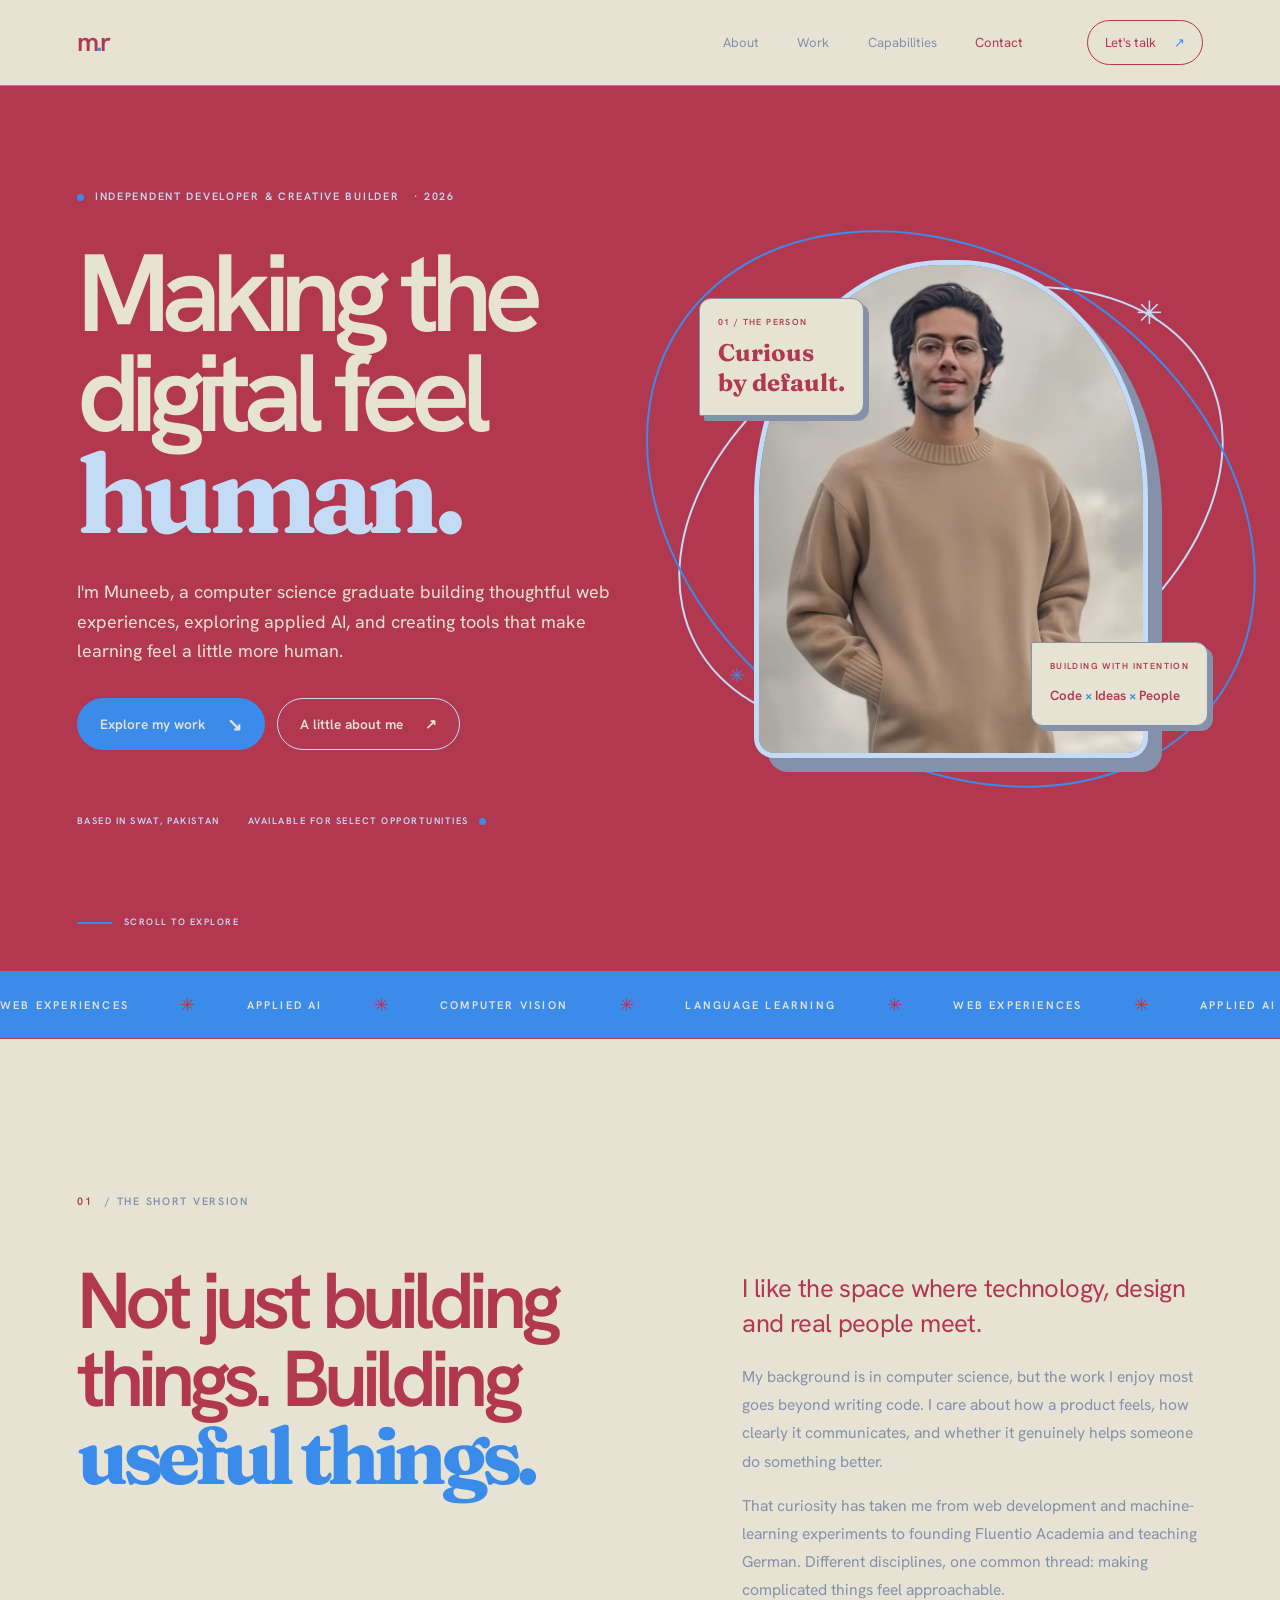
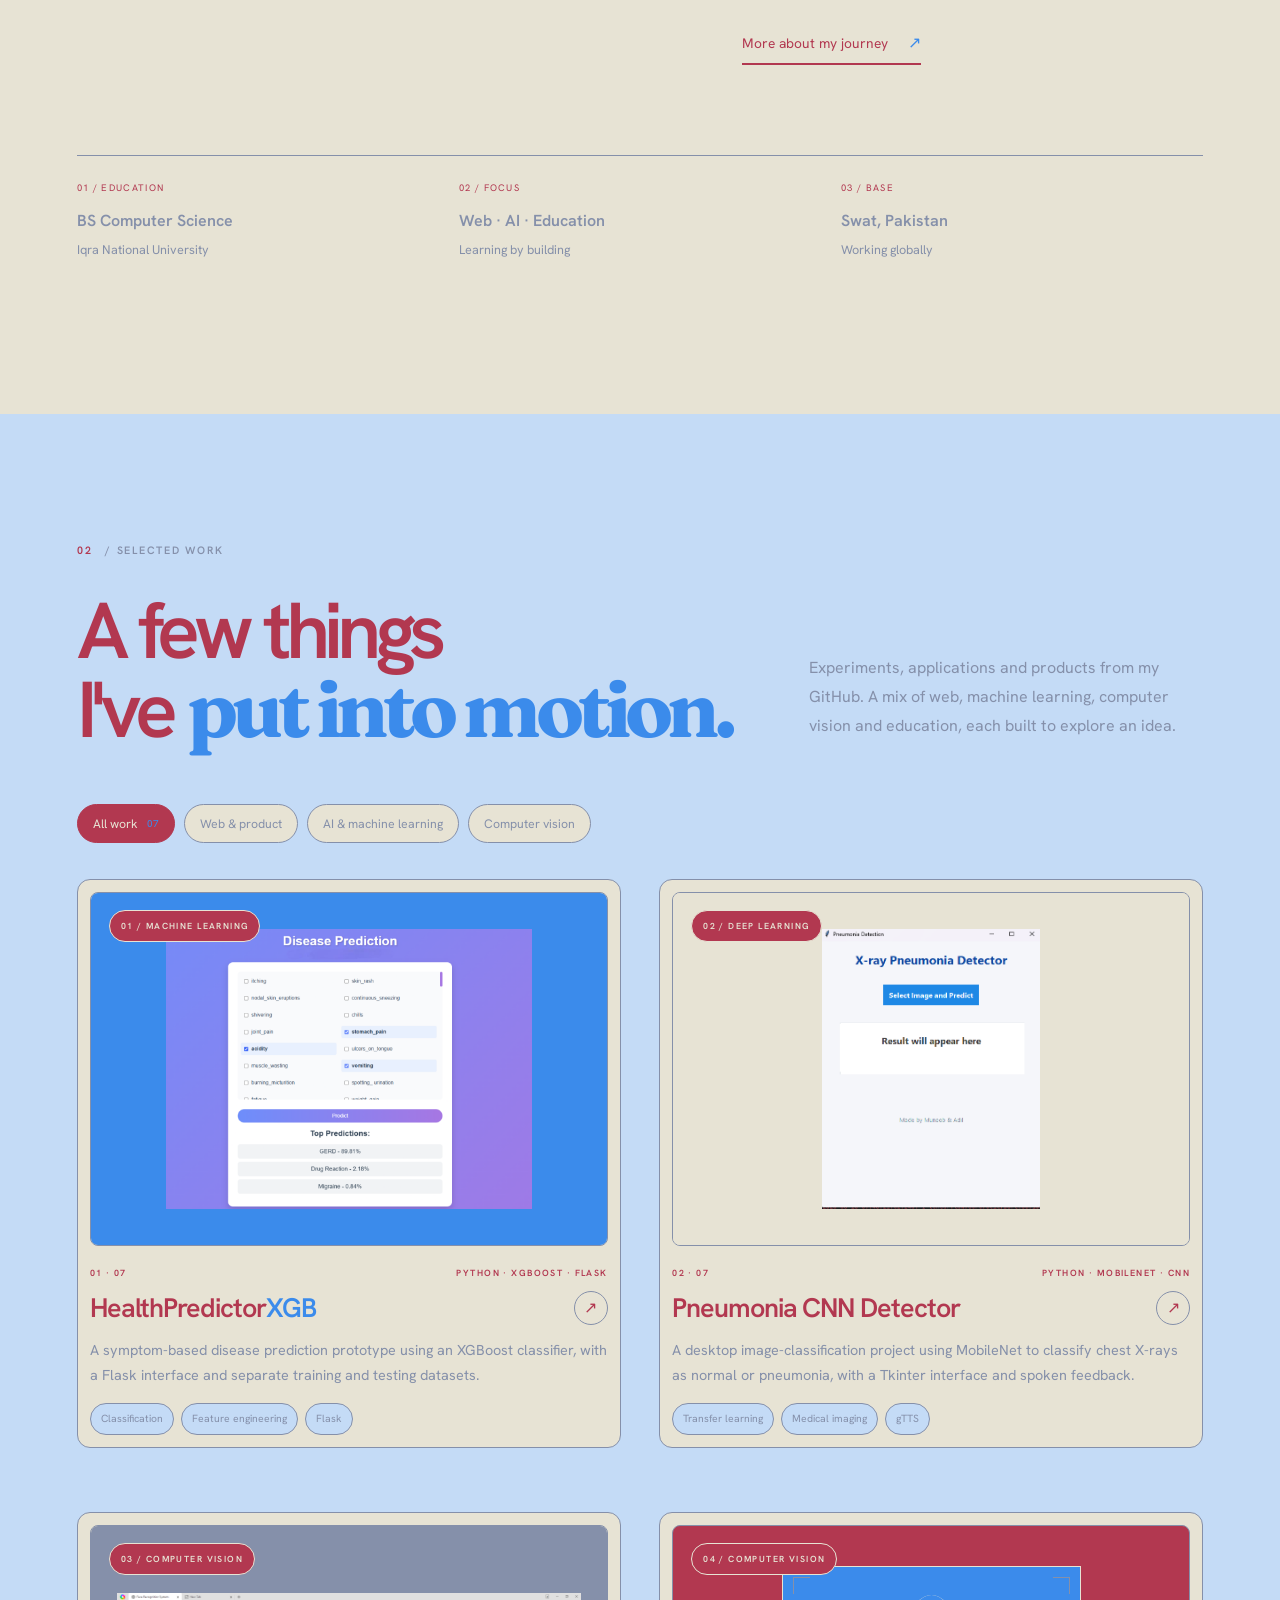
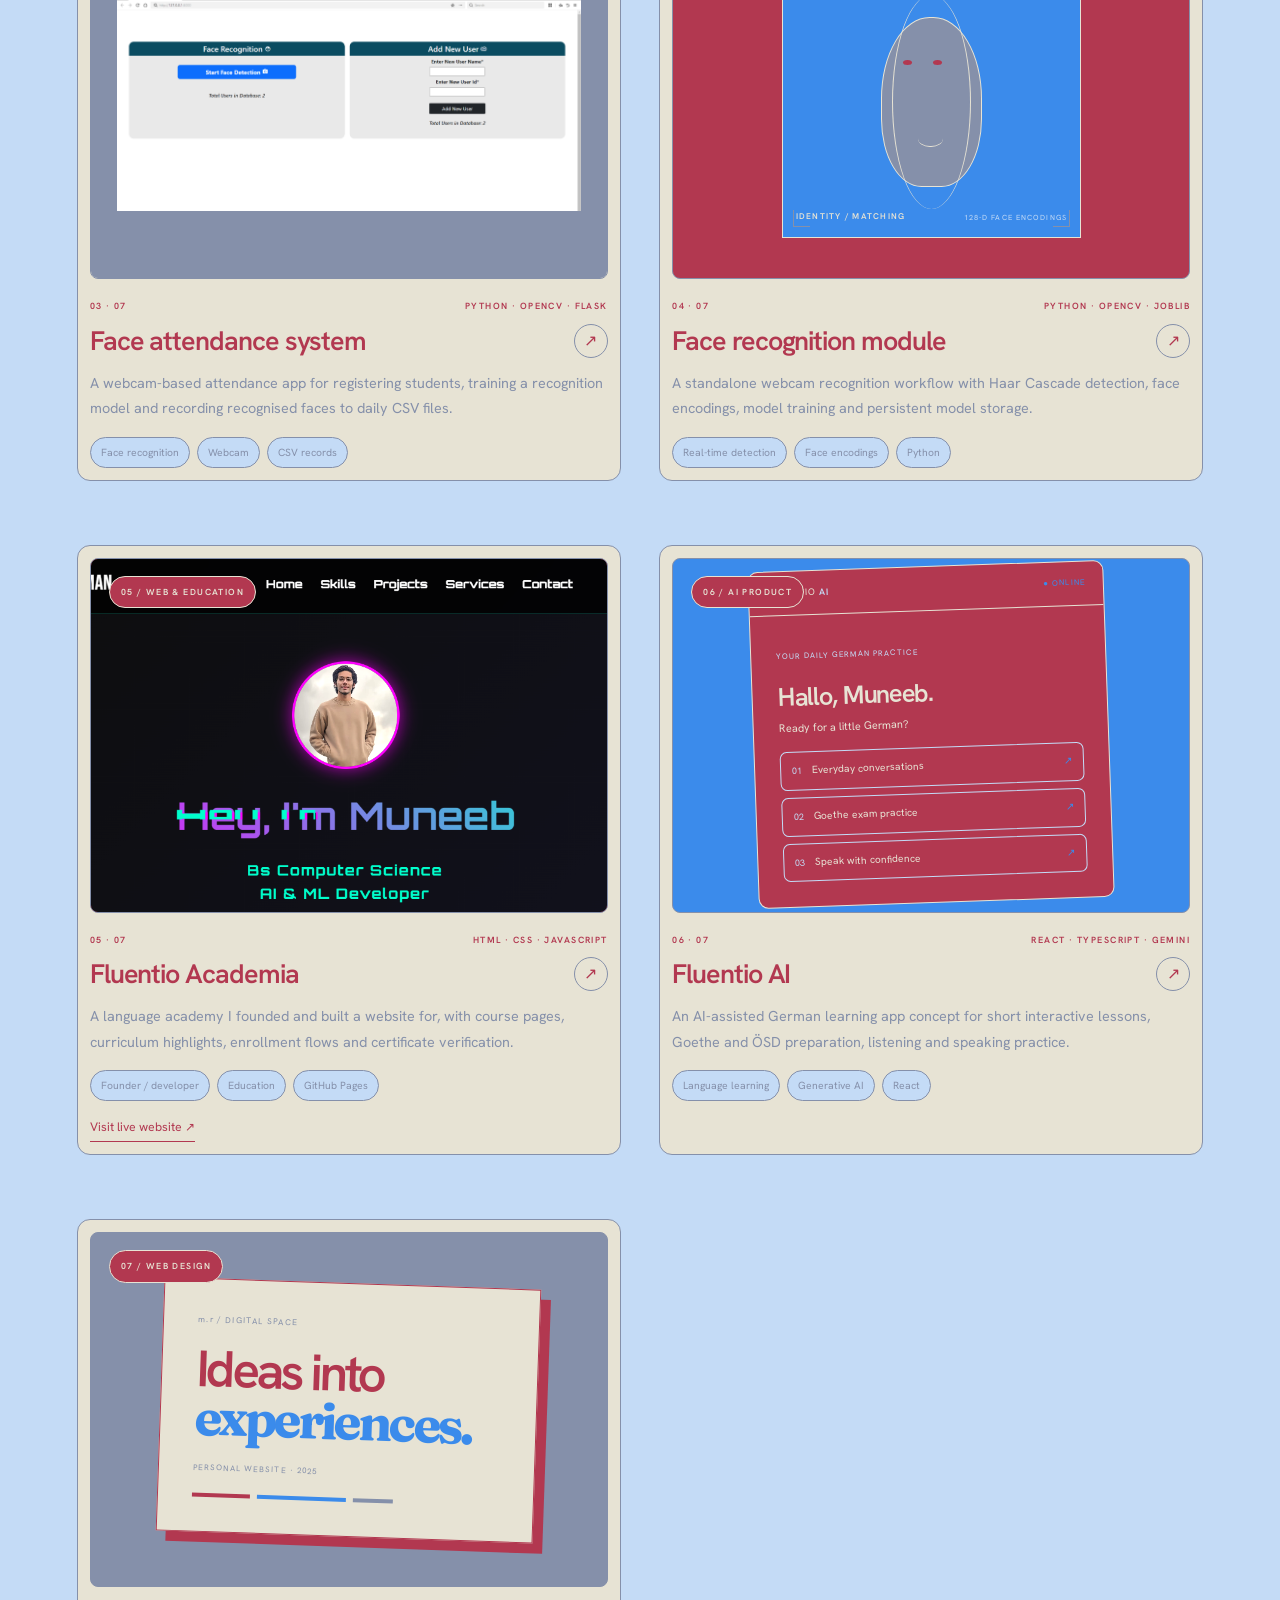
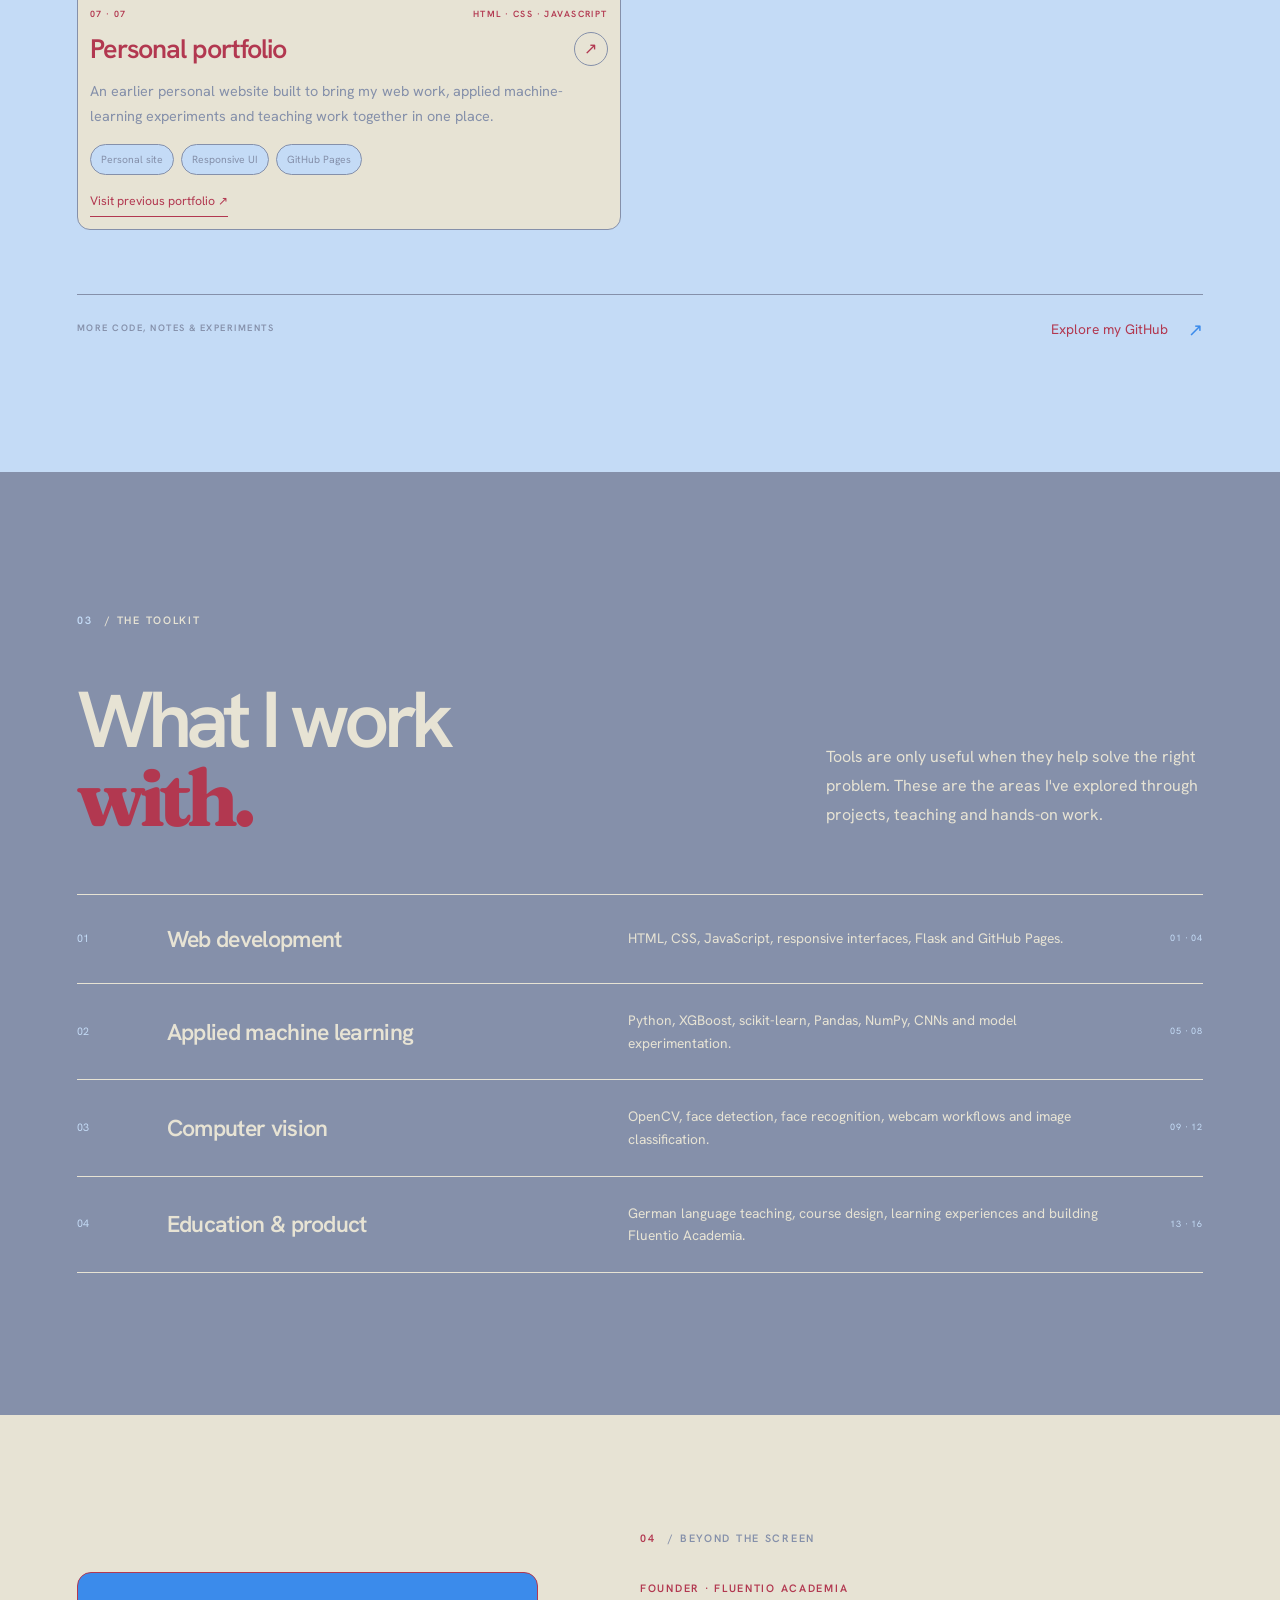
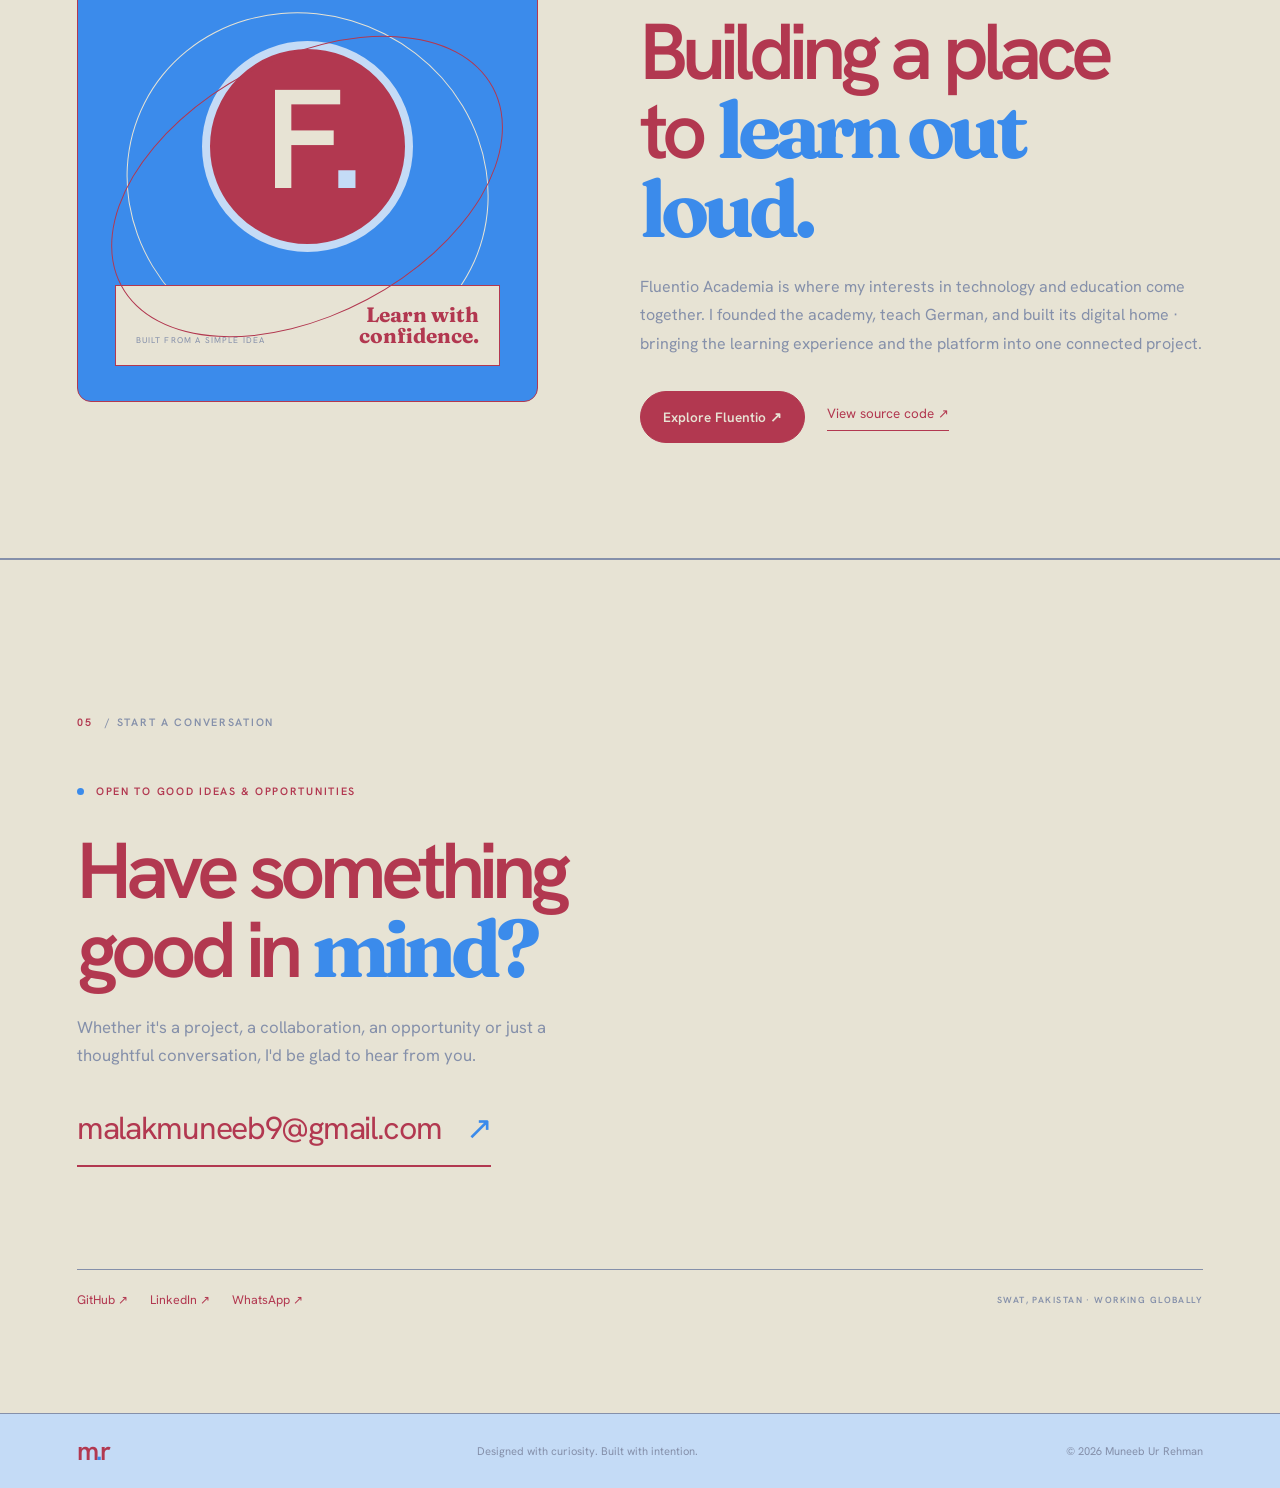
==== index.html @ 6ffa57eb "Remove em dashes and italic markup" ====
<!doctype html>
<html lang="en">
<head>
  <meta charset="utf-8">
  <meta name="viewport" content="width=device-width, initial-scale=1">
  <meta name="theme-color" content="#B23850">
  <title>Muneeb Ur Rehman · Developer, Builder & Educator</title>
  <meta name="description" content="Muneeb Ur Rehman is a developer, builder and educator working across web experiences, applied machine learning, computer vision and language learning.">
  <link rel="canonical" href="https://muneebinu.github.io/digital-me/">
  <meta name="robots" content="index,follow">
  <meta property="og:type" content="website">
  <meta property="og:title" content="Muneeb Ur Rehman · Developer, Builder & Educator">
  <meta property="og:description" content="A collection of digital products, experiments and ideas built with curiosity.">
  <meta property="og:url" content="https://muneebinu.github.io/digital-me/">
  <meta property="og:image" content="https://muneebinu.github.io/digital-me/assets/muneeb.jpg">
  <meta name="twitter:card" content="summary_large_image">
  <link rel="icon" href="favicon.svg" type="image/svg+xml">
  <link rel="preload" href="fonts/hanken-grotesk-latin-400-normal.woff2" as="font" type="font/woff2" crossorigin>
  <link rel="preload" href="fonts/hanken-grotesk-latin-600-normal.woff2" as="font" type="font/woff2" crossorigin>
  <link rel="stylesheet" href="css/main.css?v=20261109-7">
  <script type="application/ld+json">{"@context":"https://schema.org","@type":"Person","name":"Muneeb Ur Rehman","url":"https://muneebinu.github.io/digital-me/","email":"mailto:malakmuneeb9@gmail.com","jobTitle":"Web Developer","knowsAbout":["Web development","Machine learning","Computer vision","German language teaching"],"founder":{"@type":"Organization","name":"Fluentio Academia","url":"https://muneebinu.github.io/Fluentio-Academia/"},"sameAs":["https://github.com/muneebinu","https://www.linkedin.com/in/muneeb-ur-rehman-043624352/"]}</script>
  <script defer src="js/main.js?v=20261109-2"></script>
</head>
<body>
  <a class="skip-link" href="#main">Skip to content</a>
  <div class="noise" aria-hidden="true"></div>
  <header class="site-header">
    <a class="wordmark" href="#home" aria-label="Muneeb Ur Rehman home">m<span>.</span>r</a>
    <nav class="desktop-nav" aria-label="Main navigation">
      <a href="#about">About</a><a href="#work">Work</a><a href="#capabilities">Capabilities</a><a href="#contact">Contact</a>
    </nav>
    <a class="header-cta" href="#contact">Let's talk <span aria-hidden="true">↗</span></a>
    <button class="menu-toggle" type="button" aria-label="Open navigation" aria-expanded="false"><span></span><span></span></button>
  </header>
  <div class="mobile-menu" hidden>
    <a href="#about">About <span>01</span></a><a href="#work">Work <span>02</span></a><a href="#capabilities">Capabilities <span>03</span></a><a href="#contact">Contact <span>04</span></a>
  </div>

  <main id="main">
    <section class="hero section-shell" id="home">
      <div class="hero-copy">
        <p class="eyebrow"><span class="live-dot"></span> INDEPENDENT DEVELOPER & CREATIVE BUILDER <span class="eyebrow-index">· 2026</span></p>
        <h1>Making the<br>digital feel <span class="accent">human.</span></h1>
        <p class="hero-intro">I'm Muneeb, a computer science graduate building thoughtful web experiences, exploring applied AI, and creating tools that make learning feel a little more human.</p>
        <div class="hero-actions">
          <a class="button button-primary" href="#work">Explore my work <span>↘</span></a>
          <a class="button button-quiet" href="#about">A little about me <span>↗</span></a>
        </div>
        <div class="hero-footnote"><span>BASED IN SWAT, PAKISTAN</span><span>AVAILABLE FOR SELECT OPPORTUNITIES <i></i></span></div>
      </div>
      <div class="hero-visual" aria-label="Portrait of Muneeb Ur Rehman">
        <div class="visual-orbit orbit-one"></div><div class="visual-orbit orbit-two"></div>
        <div class="portrait-frame"><img src="assets/muneeb.jpg" alt="Muneeb Ur Rehman" fetchpriority="high"></div>
        <div class="portrait-tag tag-top"><span>01 / THE PERSON</span><b>Curious<br>by default.</b></div>
        <div class="portrait-tag tag-bottom"><span>BUILDING WITH INTENTION</span><b>Code <i>×</i> Ideas <i>×</i> People</b></div>
        <span class="visual-cross cross-one">✳</span><span class="visual-cross cross-two">✳</span>
      </div>
      <div class="hero-scroll"><span></span> SCROLL TO EXPLORE</div>
    </section>

    <div class="marquee" aria-label="Areas of interest"><div class="marquee-track">
      <span>WEB EXPERIENCES</span><i>✳</i><span>APPLIED AI</span><i>✳</i><span>COMPUTER VISION</span><i>✳</i><span>LANGUAGE LEARNING</span><i>✳</i><span>WEB EXPERIENCES</span><i>✳</i><span>APPLIED AI</span><i>✳</i><span>COMPUTER VISION</span><i>✳</i><span>LANGUAGE LEARNING</span><i>✳</i>
    </div></div>

    <section class="about section-shell" id="about">
      <div class="section-label"><span>01</span> / THE SHORT VERSION</div>
      <div class="about-grid">
        <h2>Not just building<br>things. Building<br><span class="accent">useful things.</span></h2>
        <div class="about-copy">
          <p class="about-lead">I like the space where technology, design and real people meet.</p>
          <p>My background is in computer science, but the work I enjoy most goes beyond writing code. I care about how a product feels, how clearly it communicates, and whether it genuinely helps someone do something better.</p>
          <p>That curiosity has taken me from web development and machine-learning experiments to founding Fluentio Academia and teaching German. Different disciplines, one common thread: making complicated things feel approachable.</p>
          <a class="inline-link" href="https://www.linkedin.com/in/muneeb-ur-rehman-043624352/" target="_blank" rel="noreferrer">More about my journey <span>↗</span></a>
        </div>
      </div>
      <div class="about-facts">
        <div><span>01 / EDUCATION</span><b>BS Computer Science</b><small>Iqra National University</small></div>
        <div><span>02 / FOCUS</span><b>Web · AI · Education</b><small>Learning by building</small></div>
        <div><span>03 / BASE</span><b>Swat, Pakistan</b><small>Working globally</small></div>
      </div>
    </section>

    <section class="work section-shell" id="work">
      <div class="work-heading">
        <div><div class="section-label"><span>02</span> / SELECTED WORK</div><h2>A few things<br>I've <span class="accent">put into motion.</span></h2></div>
        <p>Experiments, applications and products from my GitHub. A mix of web, machine learning, computer vision and education, each built to explore an idea.</p>
      </div>
      <div class="filter-row" role="group" aria-label="Filter projects">
        <button class="filter is-active" type="button" data-filter="all" aria-pressed="true">All work <span>07</span></button>
        <button class="filter" type="button" data-filter="web" aria-pressed="false">Web & product</button>
        <button class="filter" type="button" data-filter="ai" aria-pressed="false">AI & machine learning</button>
        <button class="filter" type="button" data-filter="vision" aria-pressed="false">Computer vision</button>
      </div>

      <div class="project-grid">
        <article class="project-card project-feature" data-category="ai">
          <a class="project-visual visual-health" href="https://github.com/muneebinu/HealthPredictorXGB" target="_blank" rel="noreferrer" aria-label="Open HealthPredictorXGB repository">
            <img src="assets/disese.png" alt="HealthPredictorXGB disease prediction application screenshot" loading="lazy">
            <span class="visual-label">01 / MACHINE LEARNING</span><span class="visual-arrow">↗</span>
          </a>
          <div class="project-meta"><span>01 · 07</span><span>PYTHON · XGBOOST · FLASK</span></div>
          <div class="project-title-row"><h3>HealthPredictor<span>XGB</span></h3><a href="https://github.com/muneebinu/HealthPredictorXGB" target="_blank" rel="noreferrer" aria-label="View HealthPredictorXGB on GitHub">↗</a></div>
          <p>A symptom-based disease prediction prototype using an XGBoost classifier, with a Flask interface and separate training and testing datasets.</p>
          <div class="project-tags"><span>Classification</span><span>Feature engineering</span><span>Flask</span></div>
        </article>

        <article class="project-card" data-category="ai">
          <a class="project-visual visual-pneumonia" href="https://github.com/muneebinu/Pneumonia-CNN-Detector" target="_blank" rel="noreferrer" aria-label="Open Pneumonia CNN Detector repository">
            <img src="assets/Pnemunia.png" alt="Pneumonia CNN detector project screenshot" loading="lazy">
            <span class="visual-label">02 / DEEP LEARNING</span><span class="visual-arrow">↗</span>
          </a>
          <div class="project-meta"><span>02 · 07</span><span>PYTHON · MOBILENET · CNN</span></div>
          <div class="project-title-row"><h3>Pneumonia CNN Detector</h3><a href="https://github.com/muneebinu/Pneumonia-CNN-Detector" target="_blank" rel="noreferrer" aria-label="View Pneumonia CNN Detector on GitHub">↗</a></div>
          <p>A desktop image-classification project using MobileNet to classify chest X-rays as normal or pneumonia, with a Tkinter interface and spoken feedback.</p>
          <div class="project-tags"><span>Transfer learning</span><span>Medical imaging</span><span>gTTS</span></div>
        </article>

        <article class="project-card" data-category="vision">
          <a class="project-visual visual-face" href="https://github.com/muneebinu/Face-detection-model" target="_blank" rel="noreferrer" aria-label="Open face attendance repository">
            <img src="assets/face.png" alt="Face recognition attendance system screenshot" loading="lazy">
            <span class="visual-label">03 / COMPUTER VISION</span><span class="visual-arrow">↗</span>
          </a>
          <div class="project-meta"><span>03 · 07</span><span>PYTHON · OPENCV · FLASK</span></div>
          <div class="project-title-row"><h3>Face attendance system</h3><a href="https://github.com/muneebinu/Face-detection-model" target="_blank" rel="noreferrer" aria-label="View face attendance system on GitHub">↗</a></div>
          <p>A webcam-based attendance app for registering students, training a recognition model and recording recognised faces to daily CSV files.</p>
          <div class="project-tags"><span>Face recognition</span><span>Webcam</span><span>CSV records</span></div>
        </article>

        <article class="project-card" data-category="vision">
          <div class="project-visual visual-recognition" aria-label="Abstract face recognition system visual">
            <div class="recognition-art"><div class="scan-grid"></div><div class="scan-face"><i></i></div><span class="scan-corner corner-a"></span><span class="scan-corner corner-b"></span><span class="scan-corner corner-c"></span><span class="scan-corner corner-d"></span><b>IDENTITY / MATCHING</b><small>128-D FACE ENCODINGS</small></div>
            <span class="visual-label">04 / COMPUTER VISION</span>
          </div>
          <div class="project-meta"><span>04 · 07</span><span>PYTHON · OPENCV · JOBLIB</span></div>
          <div class="project-title-row"><h3>Face recognition module</h3><a href="https://github.com/muneebinu/Face-Detection-2" target="_blank" rel="noreferrer" aria-label="View face recognition module on GitHub">↗</a></div>
          <p>A standalone webcam recognition workflow with Haar Cascade detection, face encodings, model training and persistent model storage.</p>
          <div class="project-tags"><span>Real-time detection</span><span>Face encodings</span><span>Python</span></div>
        </article>

        <article class="project-card project-feature" data-category="web">
          <a class="project-visual visual-fluentio" href="https://muneebinu.github.io/Fluentio-Academia/" target="_blank" rel="noreferrer" aria-label="Open Fluentio Academia live website">
            <img src="assets/webs.png" alt="Website screenshot from Muneeb's web projects" loading="lazy">
            <span class="visual-label">05 / WEB & EDUCATION</span><span class="visual-arrow">↗</span>
          </a>
          <div class="project-meta"><span>05 · 07</span><span>HTML · CSS · JAVASCRIPT</span></div>
          <div class="project-title-row"><h3>Fluentio Academia</h3><a href="https://github.com/muneebinu/Fluentio-Academia" target="_blank" rel="noreferrer" aria-label="View Fluentio Academia source on GitHub">↗</a></div>
          <p>A language academy I founded and built a website for, with course pages, curriculum highlights, enrollment flows and certificate verification.</p>
          <div class="project-tags"><span>Founder / developer</span><span>Education</span><span>GitHub Pages</span></div>
          <a class="project-live" href="https://muneebinu.github.io/Fluentio-Academia/" target="_blank" rel="noreferrer">Visit live website ↗</a>
        </article>

        <article class="project-card" data-category="web ai">
          <div class="project-visual visual-fluentio-ai" aria-label="Fluentio AI language learning product concept visual">
            <div class="ai-app">
              <div class="ai-app-top"><span>FLUENTIO <b>AI</b></span><i>● ONLINE</i></div>
              <div class="ai-app-content"><small>YOUR DAILY GERMAN PRACTICE</small><strong>Hallo, Muneeb.</strong><p>Ready for a little German?</p><div class="ai-lesson"><span>01</span><b>Everyday conversations</b><i>↗</i></div><div class="ai-lesson"><span>02</span><b>Goethe exam practice</b><i>↗</i></div><div class="ai-lesson"><span>03</span><b>Speak with confidence</b><i>↗</i></div></div>
            </div>
            <span class="visual-label">06 / AI PRODUCT</span>
          </div>
          <div class="project-meta"><span>06 · 07</span><span>REACT · TYPESCRIPT · GEMINI</span></div>
          <div class="project-title-row"><h3>Fluentio AI</h3><a href="https://github.com/muneebinu/Fluentio-Ai" target="_blank" rel="noreferrer" aria-label="View Fluentio AI on GitHub">↗</a></div>
          <p>An AI-assisted German learning app concept for short interactive lessons, Goethe and ÖSD preparation, listening and speaking practice.</p>
          <div class="project-tags"><span>Language learning</span><span>Generative AI</span><span>React</span></div>
        </article>

        <article class="project-card" data-category="web">
          <div class="project-visual visual-portfolio" aria-label="Personal portfolio website preview">
            <div class="portfolio-art"><span>m.r / DIGITAL SPACE</span><strong>Ideas into<br><span class="accent">experiences.</span></strong><small>PERSONAL WEBSITE · 2025</small><div class="portfolio-lines"><i></i><i></i><i></i></div></div>
            <span class="visual-label">07 / WEB DESIGN</span>
          </div>
          <div class="project-meta"><span>07 · 07</span><span>HTML · CSS · JAVASCRIPT</span></div>
          <div class="project-title-row"><h3>Personal portfolio</h3><a href="https://github.com/muneebinu/muneebinu.github.io" target="_blank" rel="noreferrer" aria-label="View previous portfolio source on GitHub">↗</a></div>
          <p>An earlier personal website built to bring my web work, applied machine-learning experiments and teaching work together in one place.</p>
          <div class="project-tags"><span>Personal site</span><span>Responsive UI</span><span>GitHub Pages</span></div>
          <a class="project-live" href="https://muneebinu.github.io/" target="_blank" rel="noreferrer">Visit previous portfolio ↗</a>
        </article>
      </div>
      <div class="work-outro"><span>MORE CODE, NOTES & EXPERIMENTS</span><a href="https://github.com/muneebinu" target="_blank" rel="noreferrer">Explore my GitHub <b>↗</b></a></div>
    </section>

    <section class="capabilities section-shell" id="capabilities">
      <div class="section-label"><span>03</span> / THE TOOLKIT</div>
      <div class="capabilities-head"><h2>What I work<br><span class="accent">with.</span></h2><p>Tools are only useful when they help solve the right problem. These are the areas I've explored through projects, teaching and hands-on work.</p></div>
      <div class="capability-list">
        <div class="capability"><span>01</span><h3>Web development</h3><p>HTML, CSS, JavaScript, responsive interfaces, Flask and GitHub Pages.</p><b>01 · 04</b></div>
        <div class="capability"><span>02</span><h3>Applied machine learning</h3><p>Python, XGBoost, scikit-learn, Pandas, NumPy, CNNs and model experimentation.</p><b>05 · 08</b></div>
        <div class="capability"><span>03</span><h3>Computer vision</h3><p>OpenCV, face detection, face recognition, webcam workflows and image classification.</p><b>09 · 12</b></div>
        <div class="capability"><span>04</span><h3>Education & product</h3><p>German language teaching, course design, learning experiences and building Fluentio Academia.</p><b>13 · 16</b></div>
      </div>
    </section>

    <section class="founder section-shell">
      <div class="founder-art">
        <div class="founder-orb"></div><div class="founder-monogram">F<span>.</span></div>
        <div class="founder-caption"><span>BUILT FROM A SIMPLE IDEA</span><b>Learn with<br>confidence.</b></div>
      </div>
      <div class="founder-copy">
        <div class="section-label"><span>04</span> / BEYOND THE SCREEN</div>
        <p class="founder-kicker">FOUNDER · FLUENTIO ACADEMIA</p>
        <h2>Building a place<br>to <span class="accent">learn out loud.</span></h2>
        <p>Fluentio Academia is where my interests in technology and education come together. I founded the academy, teach German, and built its digital home · bringing the learning experience and the platform into one connected project.</p>
        <div class="founder-links"><a class="button button-primary" href="https://muneebinu.github.io/Fluentio-Academia/" target="_blank" rel="noreferrer">Explore Fluentio ↗</a><a class="text-link" href="https://github.com/muneebinu/Fluentio-Academia" target="_blank" rel="noreferrer">View source code ↗</a></div>
      </div>
    </section>

    <section class="contact section-shell" id="contact">
      <div class="section-label"><span>05</span> / START A CONVERSATION</div>
      <p class="contact-kicker"><span class="live-dot"></span> OPEN TO GOOD IDEAS & OPPORTUNITIES</p>
      <h2>Have something<br>good in <span class="accent">mind?</span></h2>
      <p class="contact-copy">Whether it's a project, a collaboration, an opportunity or just a thoughtful conversation, I'd be glad to hear from you.</p>
      <a class="contact-email" href="mailto:malakmuneeb9@gmail.com">malakmuneeb9@gmail.com <span>↗</span></a>
      <div class="contact-bottom">
        <div class="social-links"><a href="https://github.com/muneebinu" target="_blank" rel="noreferrer">GitHub ↗</a><a href="https://www.linkedin.com/in/muneeb-ur-rehman-043624352/" target="_blank" rel="noreferrer">LinkedIn ↗</a><a href="https://wa.me/923189150911" target="_blank" rel="noreferrer">WhatsApp ↗</a></div>
        <span>SWAT, PAKISTAN · WORKING GLOBALLY</span>
      </div>
    </section>
  </main>
  <footer class="site-footer"><a class="wordmark" href="#home">m<span>.</span>r</a><span>Designed with curiosity. Built with intention.</span><span>© <span id="year">2026</span> Muneeb Ur Rehman</span></footer>
</body>
</html>
---- css/main.css ----
@font-face{font-family:Hanken;src:url(../fonts/hanken-grotesk-latin-400-normal.woff2) format("woff2");font-weight:400;font-display:swap}
@font-face{font-family:Hanken;src:url(../fonts/hanken-grotesk-latin-600-normal.woff2) format("woff2");font-weight:600;font-display:swap}
@font-face{font-family:Fraunces;src:url(../fonts/fraunces-latin-700-normal.woff2) format("woff2");font-weight:700;font-display:swap}
:root{color-scheme:light;--ruby:#B23850;--sky:#3B8BEB;--cream:#E7E3D4;--ice:#C4DBF6;--slate:#8590AA;--display:Fraunces,Georgia,serif;--body:Hanken,Arial,sans-serif;--pad:clamp(1.2rem,6vw,6.5rem);--max:1440px;--ease:cubic-bezier(.2,.75,.2,1)}
*{box-sizing:border-box}html{scroll-behavior:smooth;scroll-padding-top:100px;background:var(--cream)}body{margin:0;background:var(--cream);color:var(--slate);font:400 16px/1.65 var(--body);overflow-x:hidden}
::selection{background:var(--ruby);color:var(--cream)}a{color:inherit;text-decoration:none}button{font:inherit}img{display:block;max-width:100%}
.skip-link{position:absolute;top:-60px;left:16px;z-index:100;padding:12px 18px;background:var(--ruby);color:var(--cream);border-radius:8px}.skip-link:focus{top:16px}
.site-header{height:86px;position:sticky;top:0;z-index:50;display:flex;align-items:center;justify-content:space-between;padding:0 var(--pad);border-bottom:1px solid var(--slate);background:var(--cream);transition:background .3s,border-color .3s}.site-header.is-scrolled{background:var(--ice);border-color:var(--slate)}
.wordmark{font-size:1.65rem;font-weight:600;letter-spacing:-.09em;line-height:1;color:var(--ruby)}.wordmark span{color:var(--sky)}
.desktop-nav{display:flex;align-items:center;gap:clamp(1.4rem,3vw,3.2rem);margin-left:auto;margin-right:clamp(2rem,5vw,5rem)}.desktop-nav a{font-size:.82rem;color:var(--slate);transition:color .25s}.desktop-nav a:hover,.desktop-nav a[aria-current=location]{color:var(--ruby)}
.header-cta{display:flex;align-items:center;gap:18px;padding:11px 17px;border:1px solid var(--ruby);border-radius:999px;font-size:.82rem;color:var(--ruby);transition:background .25s,color .25s}.header-cta span{color:var(--sky)}.header-cta:hover{background:var(--ruby);color:var(--cream)}
.menu-toggle{display:none;border:1px solid var(--slate);background:transparent;border-radius:50%;width:46px;height:46px;padding:13px;cursor:pointer}.menu-toggle span{display:block;height:1px;background:var(--ruby);margin:6px 0;transition:transform .25s}
.mobile-menu{position:fixed;top:86px;left:0;right:0;z-index:49;padding:18px var(--pad) 28px;background:var(--ice);border-bottom:1px solid var(--slate);color:var(--slate)}.mobile-menu a{display:flex;justify-content:space-between;padding:15px 0;border-bottom:1px solid var(--slate);font-size:1.2rem}.mobile-menu span{font-size:.7rem;color:var(--ruby)}
.section-shell{width:100%;max-width:var(--max);margin:0 auto;padding-left:var(--pad);padding-right:var(--pad)}
.hero{min-height:calc(100svh - 86px);position:relative;display:grid;grid-template-columns:minmax(0,1.05fr) minmax(360px,.95fr);align-items:center;gap:clamp(2rem,5vw,6rem);padding-top:clamp(4.5rem,8vw,8rem);padding-bottom:clamp(7rem,11vw,10rem);background:var(--ruby);color:var(--cream)}
.hero-copy{position:relative;z-index:2}.eyebrow,.section-label,.hero-footnote,.hero-scroll,.visual-label,.portrait-tag>span,.project-meta,.work-outro>span,.contact-kicker,.contact-bottom>span,.founder-kicker{font-size:.67rem;font-weight:600;letter-spacing:.16em;text-transform:uppercase}
.eyebrow{display:flex;align-items:center;gap:11px;margin:0 0 2.3rem;color:var(--ice)}.live-dot,.hero-footnote i{width:7px;height:7px;display:inline-block;border-radius:50%;background:var(--sky);flex:none}.eyebrow-index{color:var(--ice);margin-left:4px}
h1,h2,h3,p{margin-top:0}.hero h1{font-size:clamp(4.5rem,8.6vw,9.2rem);font-weight:600;letter-spacing:-.085em;line-height:.91;margin:0 0 2rem;color:var(--cream)}.hero h1 .accent{font-family:var(--display);font-weight:700;letter-spacing:-.06em;color:var(--ice);font-style:normal}
.hero-intro{max-width:540px;color:var(--cream);font-size:clamp(1.05rem,1.4vw,1.28rem);line-height:1.65;margin-bottom:2rem}.hero-actions{display:flex;flex-wrap:wrap;gap:12px;margin-bottom:clamp(3rem,5vw,5.5rem)}
.button{display:inline-flex;align-items:center;justify-content:center;gap:22px;min-height:52px;padding:0 22px;border-radius:999px;font-size:.85rem;font-weight:600;transition:transform .3s var(--ease),background .3s,color .3s}.button:hover{transform:translateY(-3px)}
.button-primary{background:var(--sky);color:var(--cream);border:1px solid var(--sky)}.button-primary:hover{background:var(--cream);border-color:var(--cream);color:var(--ruby)}.button-primary span{font-size:1.1rem}.button-quiet{border:1px solid var(--ice);color:var(--cream)}.button-quiet:hover{background:var(--ice);color:var(--ruby)}
.hero-footnote{display:flex;flex-wrap:wrap;gap:14px 28px;font-size:.59rem;color:var(--ice)}.hero-footnote span:last-child{display:flex;align-items:center;gap:10px}
.hero-visual{min-height:570px;position:relative;display:grid;place-items:center;isolation:isolate}.portrait-frame{position:relative;z-index:2;width:min(78%,410px);aspect-ratio:.79;overflow:hidden;border-radius:48% 48% 20px 20px;border:5px solid var(--ice);background:var(--sky);box-shadow:14px 14px 0 var(--slate)}.portrait-frame::after{content:none}.portrait-frame img{width:100%;height:100%;object-fit:cover;object-position:center 35%;filter:none}
.visual-orbit{position:absolute;z-index:0;border:2px solid var(--ice);border-radius:50%;transform:rotate(-28deg)}.orbit-one{width:115%;height:70%}.orbit-two{width:130%;height:88%;border-color:var(--sky);transform:rotate(35deg)}
.portrait-tag{position:absolute;z-index:3;padding:16px 18px;border:1px solid var(--slate);background:var(--cream);color:var(--ruby);box-shadow:5px 5px 0 var(--slate)}.portrait-tag>span{display:block;font-size:.55rem;color:var(--ruby);margin-bottom:9px}.portrait-tag b{font-size:1rem;line-height:1.2;font-weight:600}
.tag-top{top:13%;left:0;border-radius:12px 12px 12px 2px}.tag-top b{font-family:var(--display);font-size:1.5rem}.tag-bottom{right:-1%;bottom:12%;border-radius:2px 12px 12px 12px}.tag-bottom b{font-size:.83rem}.tag-bottom i{font-style:normal;color:var(--sky)}
.visual-cross{position:absolute;color:var(--ice);font-size:2rem;animation:float 7s ease-in-out infinite}.cross-one{top:11%;right:8%}.cross-two{bottom:18%;left:6%;font-size:1.2rem;color:var(--sky);animation-delay:-3s}
.hero-scroll{position:absolute;left:var(--pad);bottom:2.5rem;display:flex;align-items:center;gap:12px;font-size:.58rem;color:var(--ice)}.hero-scroll span{display:block;width:35px;height:2px;background:var(--sky)}
@keyframes float{0%,100%{transform:translateY(0) rotate(0)}50%{transform:translateY(-12px) rotate(40deg)}}
.marquee{overflow:hidden;border-top:1px solid var(--ruby);border-bottom:1px solid var(--ruby);background:var(--sky)}.marquee-track{width:max-content;display:flex;align-items:center;gap:clamp(1.5rem,4vw,4rem);padding:19px 0;animation:marquee 34s linear infinite}.marquee-track span{font-size:.69rem;letter-spacing:.2em;font-weight:600;color:var(--cream);white-space:nowrap}.marquee-track i{font-style:normal;color:var(--ruby);font-size:1.1rem}@keyframes marquee{to{transform:translateX(-50%)}}
.section-label{display:flex;align-items:center;gap:13px;color:var(--slate);margin-bottom:clamp(2rem,4vw,3.5rem)}.section-label span{color:var(--ruby)}
.about{padding-top:clamp(6rem,12vw,11rem);padding-bottom:clamp(6rem,12vw,11rem);background:var(--cream);color:var(--slate)}.about-grid{display:grid;grid-template-columns:1.1fr .9fr;gap:clamp(2rem,8vw,9rem);align-items:start}
.about h2,.work h2,.capabilities h2,.founder h2,.contact h2{font-size:clamp(3.3rem,6.2vw,6.8rem);line-height:.98;letter-spacing:-.075em;font-weight:600;margin:0;color:var(--ruby)}.about h2 .accent,.work h2 .accent,.capabilities h2 .accent,.founder h2 .accent,.contact h2 .accent{color:var(--sky);font-family:var(--display);font-weight:700;font-style:normal}
.about-copy{padding-top:.6rem;max-width:550px}.about-lead{font-size:clamp(1.35rem,2vw,1.85rem);line-height:1.35;letter-spacing:-.025em;color:var(--ruby);margin-bottom:1.4rem}.about-copy p:not(.about-lead){color:var(--slate);font-size:.98rem;line-height:1.8}
.inline-link{display:inline-flex;align-items:center;gap:20px;margin-top:.6rem;padding-bottom:7px;border-bottom:2px solid var(--ruby);font-size:.86rem;color:var(--ruby)}.inline-link span{font-size:1rem;color:var(--sky)}
.about-facts{display:grid;grid-template-columns:repeat(3,1fr);gap:20px;margin-top:clamp(3rem,7vw,6rem);padding-top:25px;border-top:1px solid var(--slate)}.about-facts div{display:flex;flex-direction:column;gap:5px}.about-facts span{font-size:.59rem;letter-spacing:.14em;color:var(--ruby);margin-bottom:7px}.about-facts b{font-size:1rem;font-weight:600;color:var(--slate)}.about-facts small{font-size:.79rem;color:var(--slate)}
.work{padding-top:clamp(6rem,10vw,9rem);padding-bottom:clamp(6rem,10vw,9rem);background:var(--ice);color:var(--slate)}.work-heading{display:grid;grid-template-columns:1.1fr .65fr;gap:4rem;align-items:end;margin-bottom:3.5rem}.work-heading .section-label{margin-bottom:2rem}.work-heading>p{color:var(--slate);max-width:410px;margin:0 0 .5rem;line-height:1.8}
.filter-row{display:flex;flex-wrap:wrap;gap:9px;margin-bottom:2.2rem}.filter{display:flex;align-items:center;gap:9px;min-height:39px;padding:0 15px;border:1px solid var(--slate);border-radius:999px;background:var(--cream);color:var(--slate);font-size:.77rem;cursor:pointer;transition:background .25s,color .25s}.filter:hover,.filter.is-active{border-color:var(--ruby);background:var(--ruby);color:var(--cream)}.filter span{font-size:.62rem;color:var(--sky)}
.project-grid{display:grid;grid-template-columns:repeat(2,minmax(0,1fr));gap:clamp(2.5rem,5vw,5rem) clamp(1.25rem,3vw,3rem)}.project-card{min-width:0;padding:12px;background:var(--cream);border:1px solid var(--slate);border-radius:13px;transition:transform .25s}.project-card:hover{transform:translateY(-4px)}.project-card.is-hidden{display:none}
.project-visual{position:relative;display:block;aspect-ratio:1.46;overflow:hidden;border:1px solid var(--slate);border-radius:8px;background:var(--sky);isolation:isolate}.project-visual img{width:100%;height:100%;object-fit:cover;transition:transform .8s var(--ease);filter:none}.project-card:hover .project-visual img{transform:scale(1.035)}
.visual-health{background:var(--sky)}.visual-health img{object-fit:contain;padding:7%;background:var(--sky)}.visual-pneumonia{background:var(--cream)}.visual-pneumonia img{object-fit:contain;padding:7%;background:var(--cream)}.visual-face{background:var(--slate)}.visual-face img{object-fit:contain;padding:5%;background:var(--slate)}.visual-fluentio{background:var(--ruby)}.visual-fluentio img{object-fit:cover;object-position:top center}
.visual-label{position:absolute;top:17px;left:18px;z-index:2;padding:8px 11px;border:1px solid var(--cream);border-radius:999px;background:var(--ruby);font-size:.55rem;color:var(--cream)}.visual-arrow{position:absolute;right:16px;bottom:15px;z-index:2;display:grid;place-items:center;width:40px;height:40px;border-radius:50%;background:var(--sky);color:var(--cream);font-size:1.1rem;transform:translateY(7px);opacity:0;transition:all .3s}.project-card:hover .visual-arrow{opacity:1;transform:translateY(0)}
.project-meta{display:flex;justify-content:space-between;gap:12px;margin:20px 0 10px;font-size:.56rem;color:var(--ruby)}.project-title-row{display:flex;align-items:center;justify-content:space-between;gap:15px}.project-title-row h3{margin:0;font-size:clamp(1.35rem,2.1vw,2rem);letter-spacing:-.04em;font-weight:600;line-height:1.2;color:var(--ruby)}.project-title-row h3 span{color:var(--sky)}
.project-title-row>a{display:grid;place-items:center;width:34px;height:34px;border:1px solid var(--slate);border-radius:50%;color:var(--ruby);transition:all .25s;flex:none}.project-title-row>a:hover{background:var(--ruby);color:var(--cream);transform:rotate(45deg)}
.project-card>p{max-width:590px;margin:13px 0 15px;color:var(--slate);font-size:.9rem;line-height:1.75}.project-tags{display:flex;flex-wrap:wrap;gap:7px}.project-tags span{padding:6px 10px;border:1px solid var(--slate);border-radius:999px;background:var(--ice);color:var(--slate);font-size:.65rem}.project-live{display:inline-flex;margin-top:16px;padding-bottom:4px;border-bottom:1px solid var(--ruby);color:var(--ruby);font-size:.77rem}
.visual-recognition{display:grid;place-items:center;background:var(--ruby)}.recognition-art{position:relative;width:58%;height:77%;display:grid;place-items:center;border:1px solid var(--cream);background:var(--sky);overflow:hidden}.scan-grid{display:none}
.scan-face{position:relative;width:34%;height:63%;border:1px solid var(--cream);border-radius:48% 48% 40% 40%;background:var(--slate);box-shadow:none}.scan-face::before{content:"";position:absolute;top:25%;left:22%;width:9px;height:5px;border-radius:50%;background:var(--ruby);box-shadow:30px 0 var(--ruby)}.scan-face::after{content:"";position:absolute;left:37%;bottom:23%;width:25%;height:10%;border-bottom:1px solid var(--cream);border-radius:50%}.scan-face i{position:absolute;top:-14%;left:10%;width:80%;height:128%;border-left:1px solid var(--cream);border-right:1px solid var(--cream);border-radius:50%}
.recognition-art>b,.recognition-art>small{position:absolute;left:13px;bottom:13px;font-size:.52rem;letter-spacing:.15em;color:var(--cream)}.recognition-art>small{left:auto;right:13px;color:var(--ice);font-size:.46rem}.scan-corner{position:absolute;width:17px;height:17px;border-color:var(--ruby)}
.corner-a{top:10px;left:10px;border-top:1px solid;border-left:1px solid}.corner-b{top:10px;right:10px;border-top:1px solid;border-right:1px solid}.corner-c{bottom:10px;left:10px;border-bottom:1px solid;border-left:1px solid}.corner-d{bottom:10px;right:10px;border-bottom:1px solid;border-right:1px solid}
.visual-fluentio-ai{display:grid;place-items:center;background:var(--sky)}.ai-app{width:69%;min-width:230px;max-width:390px;border:1px solid var(--cream);border-radius:10px;background:var(--ruby);color:var(--cream);overflow:hidden;transform:rotate(-2deg);transition:transform .5s var(--ease)}.project-card:hover .ai-app{transform:rotate(0) translateY(-5px)}
.ai-app-top{display:flex;justify-content:space-between;padding:14px 17px;border-bottom:1px solid var(--cream);font-size:.58rem;letter-spacing:.12em;color:var(--cream)}.ai-app-top b,.ai-lesson span{color:var(--ice)}.ai-app-top i{font-style:normal;color:var(--sky);font-size:.5rem}.ai-app-content{padding:clamp(14px,2vw,25px)}
.ai-app-content>small{font-size:.49rem;letter-spacing:.12em;color:var(--ice)}.ai-app-content>strong{display:block;margin:8px 0 2px;font-size:clamp(1.2rem,2vw,1.8rem);letter-spacing:-.05em}.ai-app-content>p{font-size:.68rem;color:var(--cream);margin-bottom:14px}
.ai-lesson{display:flex;align-items:center;gap:10px;padding:10px 11px;margin-top:7px;border:1px solid var(--ice);border-radius:7px;font-size:.64rem}.ai-lesson span{color:var(--ice);font-size:.57rem}.ai-lesson b{font-weight:400}.ai-lesson i{margin-left:auto;font-style:normal;color:var(--sky)}
.visual-portfolio{display:grid;place-items:center;background:var(--slate)}.portfolio-art{position:relative;width:73%;height:72%;padding:clamp(18px,3vw,34px);display:flex;flex-direction:column;justify-content:space-between;border:1px solid var(--ruby);background:var(--cream);box-shadow:10px 10px 0 var(--ruby);transform:rotate(2deg);transition:transform .5s;color:var(--ruby)}.project-card:hover .portfolio-art{transform:rotate(0) translateY(-5px)}
.portfolio-art>span{font-size:.52rem;letter-spacing:.16em;color:var(--slate)}.portfolio-art>strong{font-size:clamp(1.8rem,4vw,3.6rem);line-height:.94;letter-spacing:-.07em}.portfolio-art .accent{font-family:var(--display);font-weight:700;color:var(--sky);font-style:normal}.portfolio-art>small{font-size:.5rem;letter-spacing:.14em;color:var(--slate)}
.portfolio-lines{display:flex;gap:7px}.portfolio-lines i{height:4px;width:19%;background:var(--ruby)}.portfolio-lines i:nth-child(2){width:29%;background:var(--sky)}.portfolio-lines i:nth-child(3){width:13%;background:var(--slate)}
.work-outro{display:flex;align-items:center;justify-content:space-between;gap:20px;margin-top:4rem;padding-top:20px;border-top:1px solid var(--slate)}.work-outro>span{font-size:.58rem;color:var(--slate)}.work-outro>a{display:flex;align-items:center;gap:20px;color:var(--ruby);font-size:.86rem}.work-outro b{font-size:1.1rem;font-weight:400;color:var(--sky)}
.capabilities{padding-top:clamp(6rem,11vw,10rem);padding-bottom:clamp(6rem,11vw,10rem);background:var(--slate);color:var(--cream)}.capabilities .section-label{color:var(--cream)}.capabilities .section-label span{color:var(--ice)}.capabilities h2{color:var(--cream)}.capabilities h2 .accent{color:var(--ruby)}
.capabilities-head{display:grid;grid-template-columns:1fr .55fr;gap:4rem;align-items:end;margin-bottom:3.5rem}.capabilities-head>p{max-width:390px;color:var(--cream);line-height:1.8;margin:0 0 .5rem}
.capability-list{border-top:1px solid var(--cream)}.capability{display:grid;grid-template-columns:65px 1fr 1.1fr 70px;align-items:center;gap:25px;padding:25px 0;border-bottom:1px solid var(--cream);transition:padding .3s,background .3s}.capability:hover{padding-left:13px;padding-right:13px;background:var(--ruby)}
.capability>span{font-size:.67rem;color:var(--ice)}.capability h3{font-size:clamp(1.15rem,1.8vw,1.6rem);font-weight:600;letter-spacing:-.03em;margin:0;color:var(--cream)}.capability p{font-size:.86rem;color:var(--cream);line-height:1.65;margin:0;max-width:490px}.capability>b{font-size:.57rem;letter-spacing:.1em;color:var(--ice);font-weight:400;text-align:right}
.founder{display:grid;grid-template-columns:.9fr 1.1fr;gap:clamp(3rem,8vw,8rem);align-items:center;padding-top:clamp(5rem,9vw,8rem);padding-bottom:clamp(5rem,9vw,8rem);border-top:1px solid var(--slate);border-bottom:1px solid var(--slate);background:var(--cream);color:var(--slate)}
.founder-art{position:relative;min-height:430px;overflow:hidden;border:1px solid var(--ruby);border-radius:14px;background:var(--sky);color:var(--cream)}.founder-art::before,.founder-art::after{content:"";position:absolute;inset:10%;border:1px solid var(--cream);border-radius:50%;transform:rotate(27deg)}.founder-art::after{inset:20% 4%;transform:rotate(-28deg);border-color:var(--ruby)}
.founder-orb{position:absolute;width:46%;aspect-ratio:1;border-radius:50%;left:27%;top:16%;background:var(--ruby);border:8px solid var(--ice);box-shadow:none;animation:orb 8s ease-in-out infinite}@keyframes orb{0%,100%{transform:translateY(0)}50%{transform:translateY(-13px)}}
.founder-monogram{position:absolute;left:50%;top:39%;transform:translate(-50%,-50%);font-size:clamp(5rem,11vw,9rem);font-weight:600;letter-spacing:-.1em;color:var(--cream);z-index:1}.founder-monogram span{color:var(--ice)}
.founder-caption{position:absolute;left:8%;right:8%;bottom:8%;display:flex;justify-content:space-between;align-items:end;gap:20px;padding:18px 20px;background:var(--cream);color:var(--ruby);border:1px solid var(--ruby)}.founder-caption>span{font-size:.52rem;letter-spacing:.14em;color:var(--slate)}.founder-caption>b{font-family:var(--display);font-size:1.3rem;line-height:1.05;text-align:right}
.founder-copy{max-width:620px}.founder-copy .section-label{margin-bottom:2rem}.founder-kicker{color:var(--ruby);margin-bottom:1rem}.founder h2{margin-bottom:1.5rem}.founder-copy>p:not(.founder-kicker){color:var(--slate);line-height:1.8}
.founder-links{display:flex;align-items:center;flex-wrap:wrap;gap:22px;margin-top:2rem}.founder .button-primary{background:var(--ruby);border-color:var(--ruby);color:var(--cream)}.founder .button-primary:hover{background:var(--sky);border-color:var(--sky);color:var(--cream)}.text-link{color:var(--ruby);font-size:.84rem;border-bottom:1px solid var(--ruby);padding-bottom:5px}
.contact{padding-top:clamp(6rem,12vw,11rem);padding-bottom:clamp(5rem,8vw,8rem);background:var(--cream);color:var(--slate);border-top:1px solid var(--slate)}.contact .section-label{color:var(--slate)}.contact-kicker{display:flex;align-items:center;gap:12px;color:var(--ruby);margin-bottom:2rem}.contact h2{color:var(--ruby)}.contact h2 .accent{color:var(--sky)}
.contact-copy{max-width:500px;color:var(--slate);font-size:1.05rem;margin:1.6rem 0 2rem}.contact-email{display:inline-flex;align-items:center;gap:24px;padding-bottom:10px;border-bottom:2px solid var(--ruby);font-size:clamp(1.1rem,3vw,2rem);letter-spacing:-.04em;color:var(--ruby)}.contact-email span{color:var(--sky)}
.contact-bottom{display:flex;align-items:center;justify-content:space-between;gap:20px;margin-top:clamp(4rem,8vw,7rem);padding-top:20px;border-top:1px solid var(--slate)}.social-links{display:flex;flex-wrap:wrap;gap:22px}.social-links a{font-size:.78rem;color:var(--ruby)}.contact-bottom>span{font-size:.56rem;color:var(--slate)}
.site-footer{display:flex;align-items:center;justify-content:space-between;gap:20px;padding:24px var(--pad);border-top:1px solid var(--slate);background:var(--ice);color:var(--slate);font-size:.7rem}.site-footer .wordmark{color:var(--ruby)}.site-footer>span:nth-child(2){color:var(--slate)}
@media(max-width:1000px){.hero{grid-template-columns:1fr .8fr;gap:1rem}.hero-visual{min-height:480px}.portrait-frame{width:82%}.tag-top{left:-3%}.tag-bottom{right:-4%}.work-heading{grid-template-columns:1fr .7fr;gap:2rem}.founder{gap:3rem}.founder-art{min-height:370px}}
@media(max-width:760px){.site-header{height:74px}.desktop-nav,.header-cta{display:none}.menu-toggle{display:block}.mobile-menu{top:74px}.hero{min-height:auto;grid-template-columns:1fr;padding-top:5rem;padding-bottom:6rem;gap:1rem}.hero h1{font-size:clamp(4.2rem,15vw,7rem)}.hero-visual{min-height:440px;margin-top:1rem}.portrait-frame{width:min(68%,330px)}.tag-top{left:5%;top:8%}.tag-bottom{right:3%;bottom:7%}.hero-scroll{bottom:2rem}.about-grid,.work-heading,.capabilities-head,.founder{grid-template-columns:1fr;gap:2rem}.about-grid{gap:2.5rem}.about h2,.work h2,.capabilities h2{font-size:clamp(3.5rem,11vw,5.5rem)}.about-facts{grid-template-columns:1fr 1fr}.about-facts div:last-child{grid-column:1/-1}.work-heading{margin-bottom:2.5rem}.work-heading>p{max-width:560px}.founder-art{min-height:340px;order:2}.founder-copy{order:1}.capabilities-head{gap:1.5rem}.capability{grid-template-columns:35px 1fr 50px;gap:13px;padding:21px 0}.capability p{grid-column:2/3;grid-row:2}.capability>b{grid-column:3;grid-row:1}.contact-bottom{align-items:flex-start;flex-direction:column}.site-footer{flex-wrap:wrap}.site-footer>span:nth-child(2){order:3;width:100%}}
@media(max-width:540px){:root{--pad:1.15rem}.hero{padding-top:4rem}.eyebrow{font-size:.54rem;letter-spacing:.1em;flex-wrap:wrap;margin-bottom:1.7rem}.hero-intro{font-size:1rem}.hero-actions{gap:9px}.button{min-height:48px;padding:0 16px;font-size:.78rem;gap:12px}.hero-visual{min-height:390px}.portrait-frame{width:72%}.portrait-tag{padding:12px}.tag-top b{font-size:1.2rem}.tag-bottom b{font-size:.72rem}.hero-footnote{font-size:.52rem;gap:12px}.about,.work,.capabilities{padding-top:5rem;padding-bottom:5rem}.about h2,.work h2,.capabilities h2{font-size:clamp(3.1rem,13vw,4.5rem)}.about-facts{gap:18px 12px}.about-facts b{font-size:.88rem}.about-facts small{font-size:.7rem}.project-grid{grid-template-columns:1fr;gap:2.7rem}.project-visual{aspect-ratio:1.38}.project-meta{font-size:.5rem}.project-title-row h3{font-size:1.45rem}.project-card>p{font-size:.86rem}.filter-row{gap:7px}.filter{min-height:35px;padding:0 11px;font-size:.69rem}.founder-art{min-height:290px}.founder h2{font-size:clamp(2.9rem,12vw,4.2rem)}.founder-links{gap:15px}.contact h2{font-size:clamp(3.7rem,14vw,6rem)}.contact-email{font-size:clamp(1.05rem,5vw,1.5rem)}.contact-bottom>span{font-size:.5rem}.work-outro{align-items:flex-start;flex-direction:column}.site-footer{font-size:.64rem}}
@media(prefers-reduced-motion:reduce){*,*::before,*::after{scroll-behavior:auto!important;animation-duration:.01ms!important;animation-iteration-count:1!important;transition-duration:.01ms!important}.js-reveal{opacity:1;transform:none}.marquee-track{animation:none}}
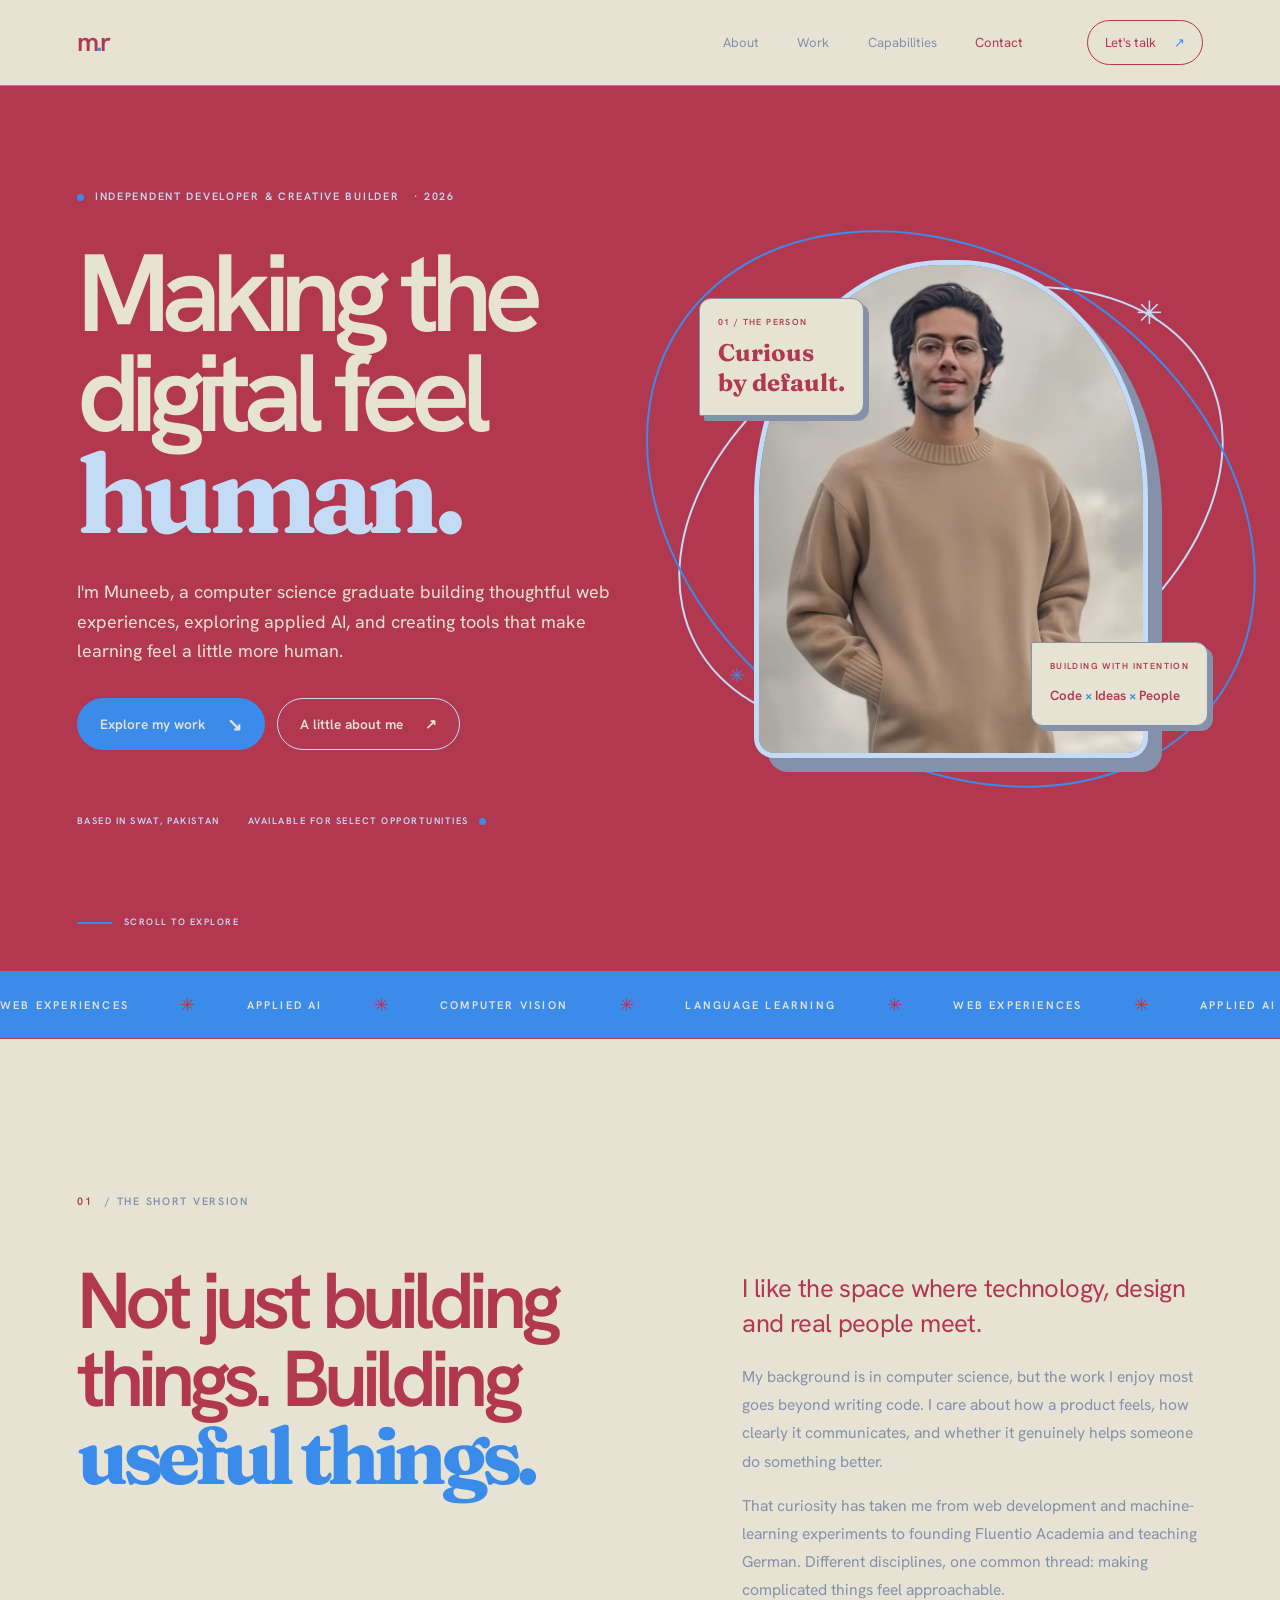
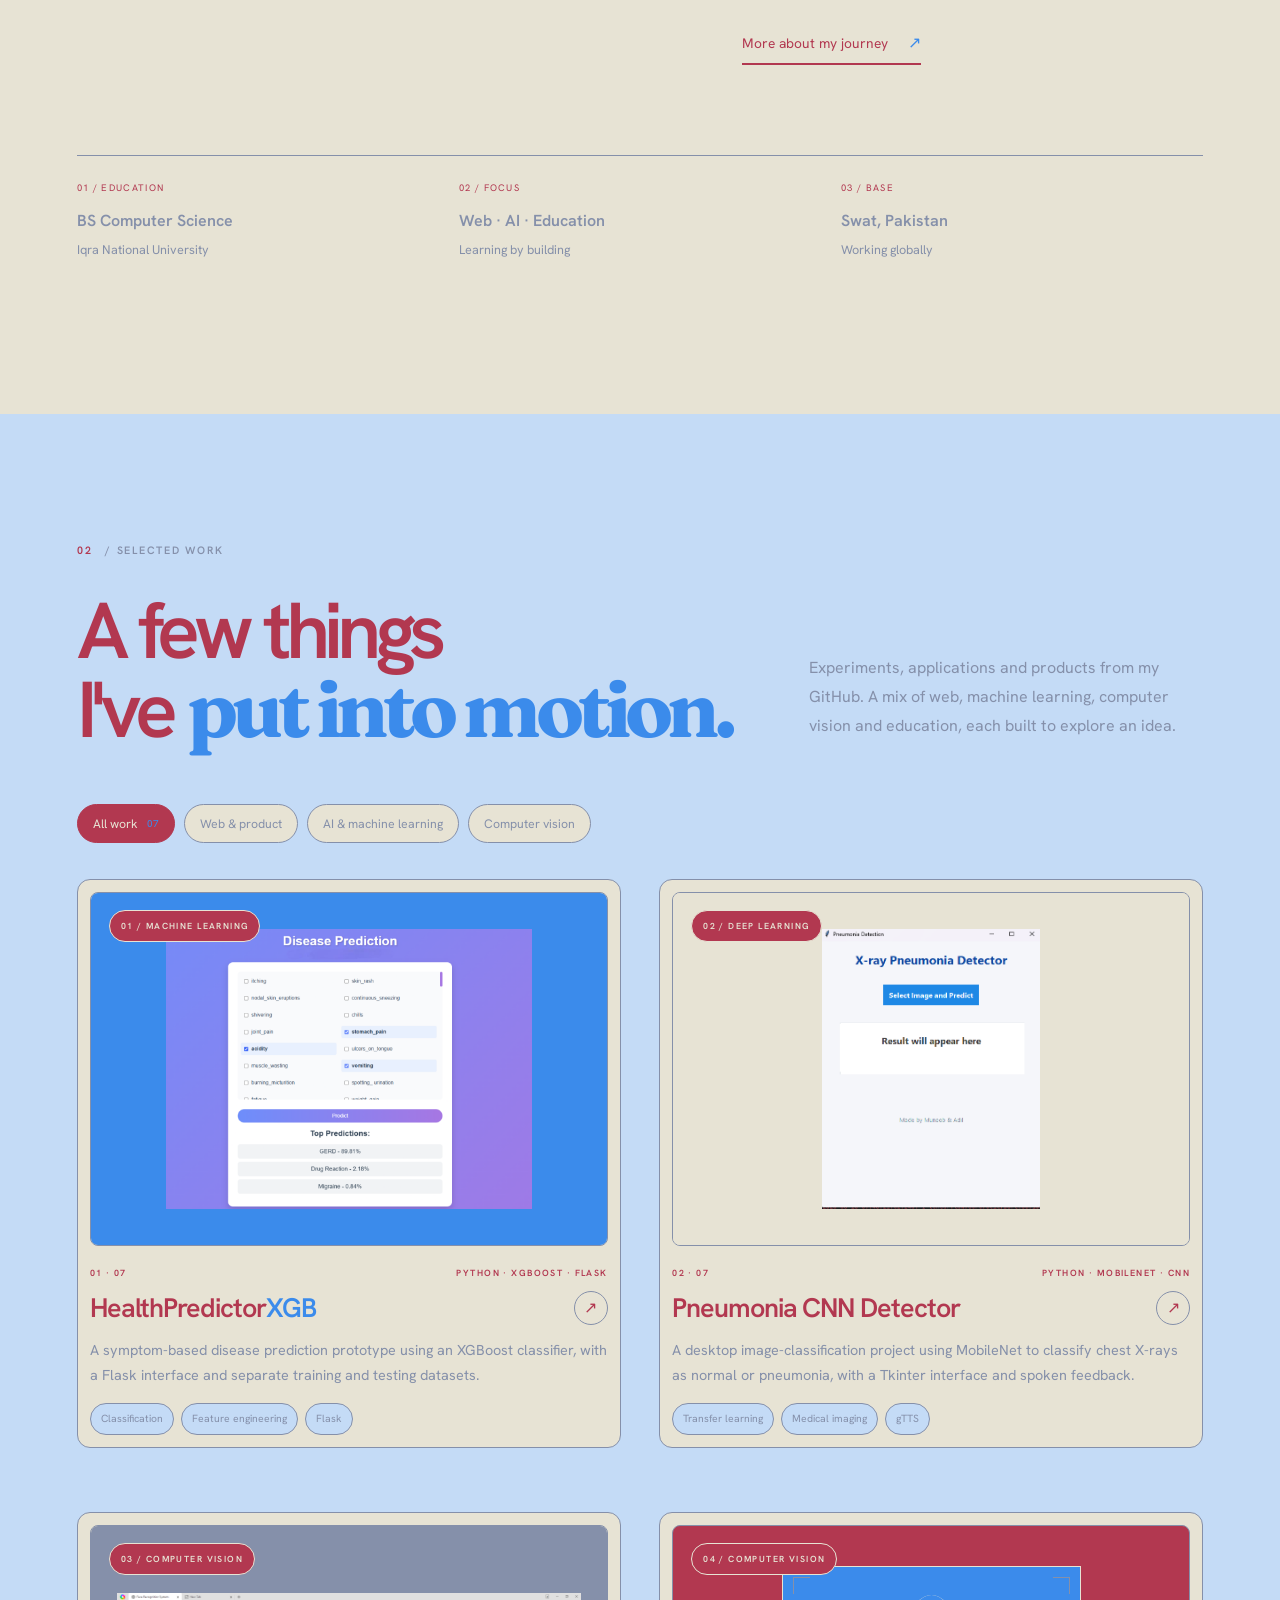
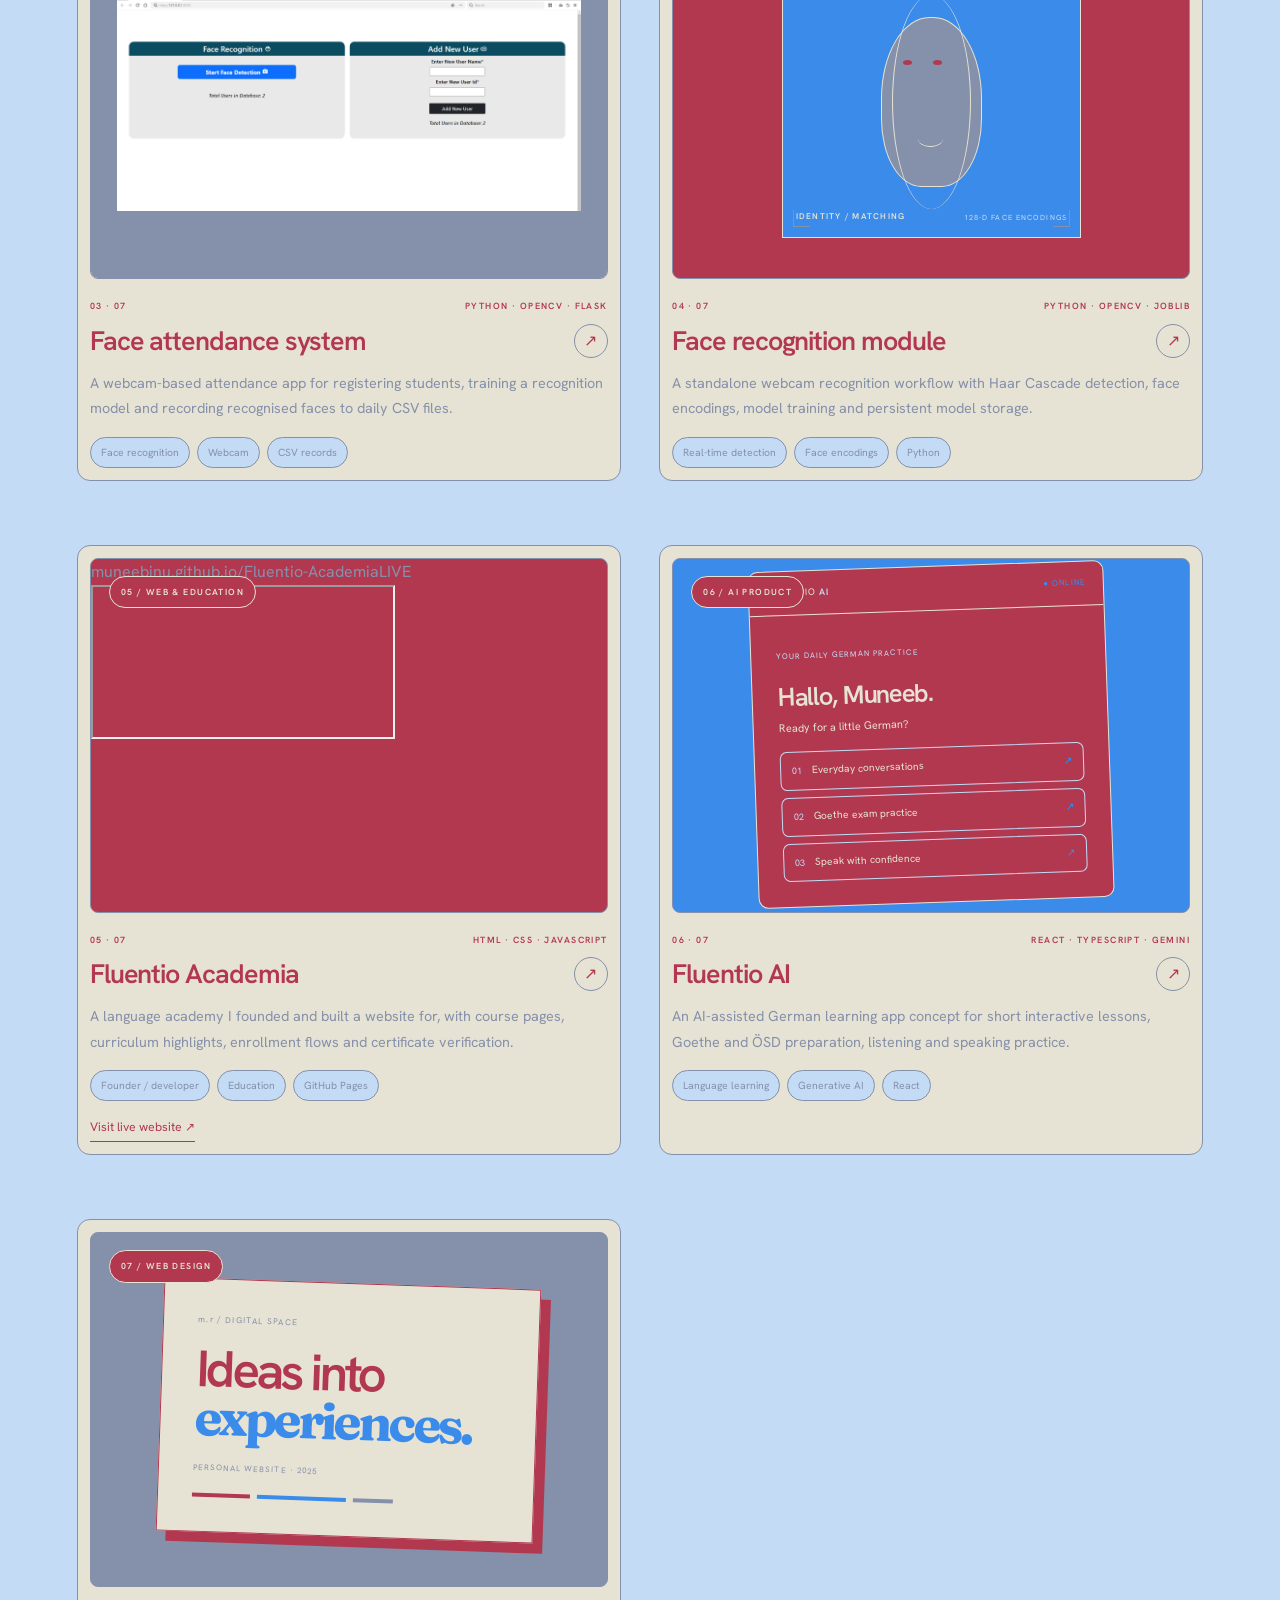
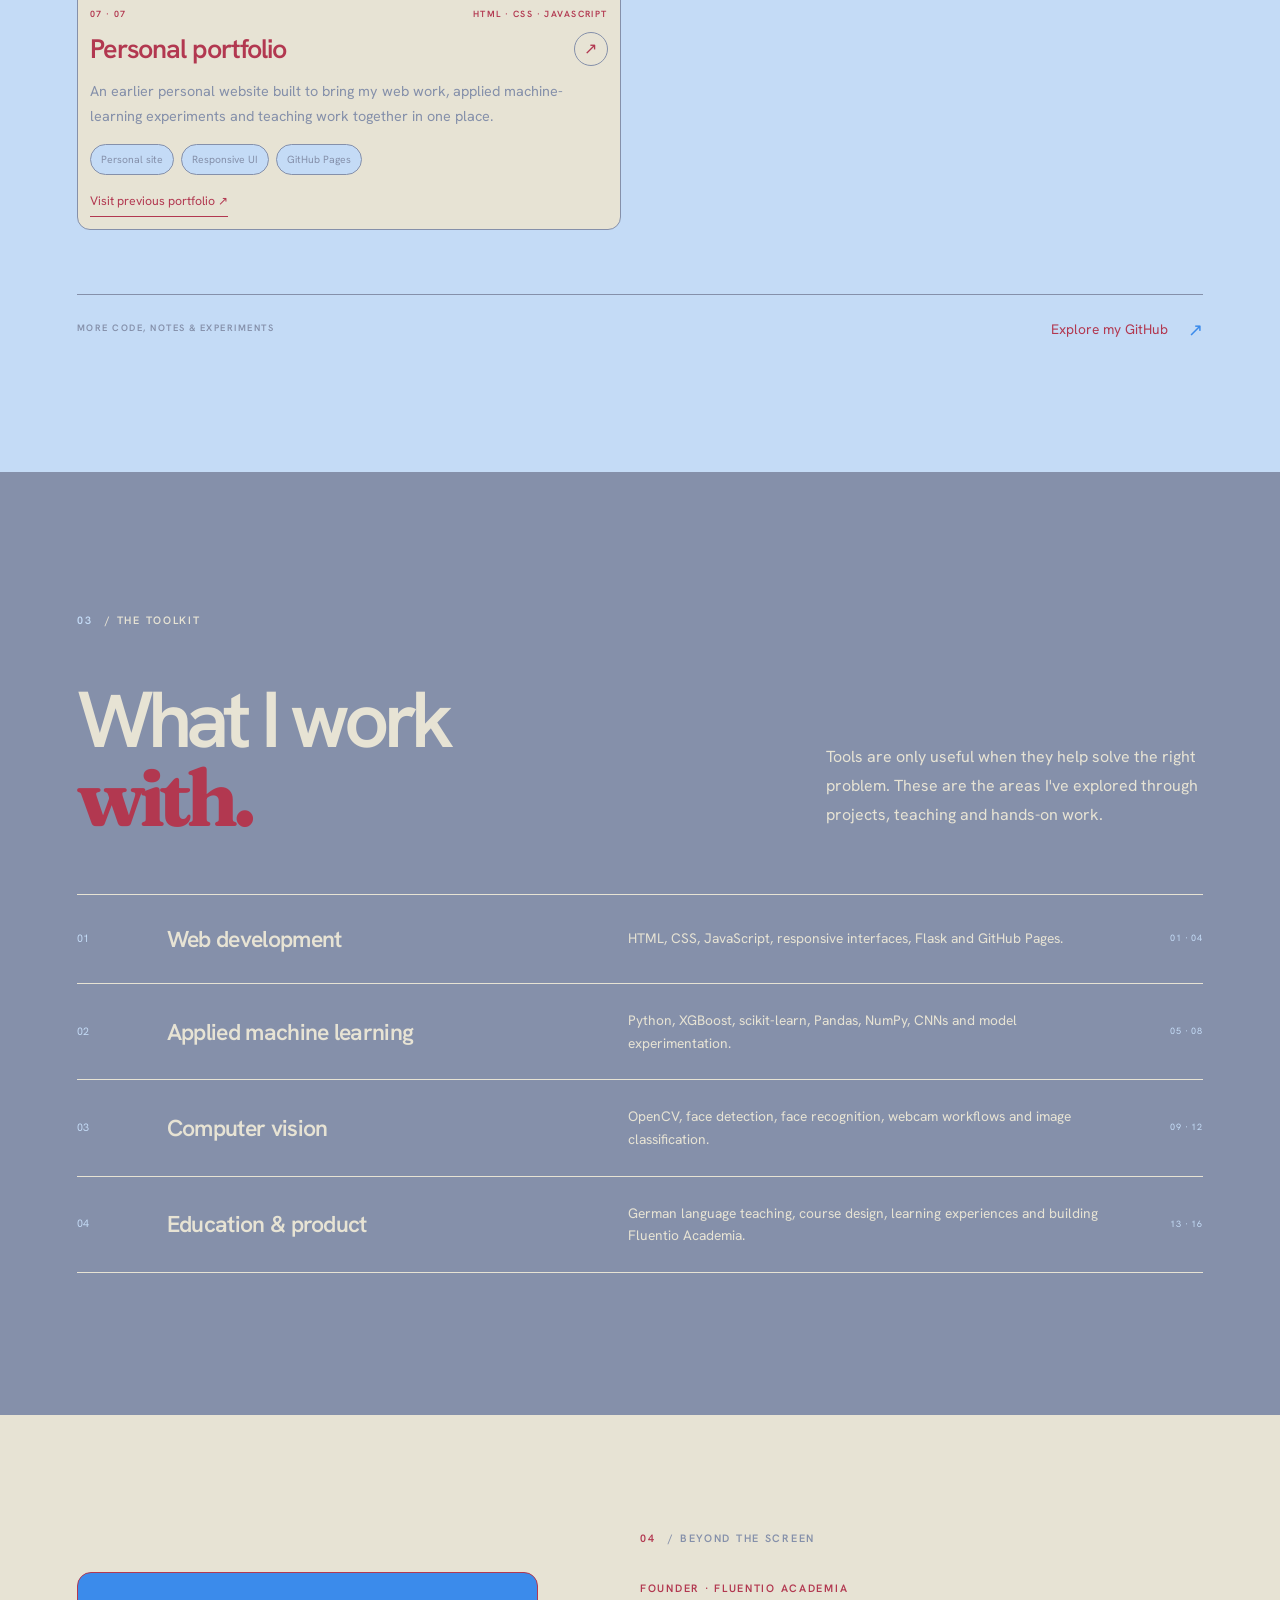
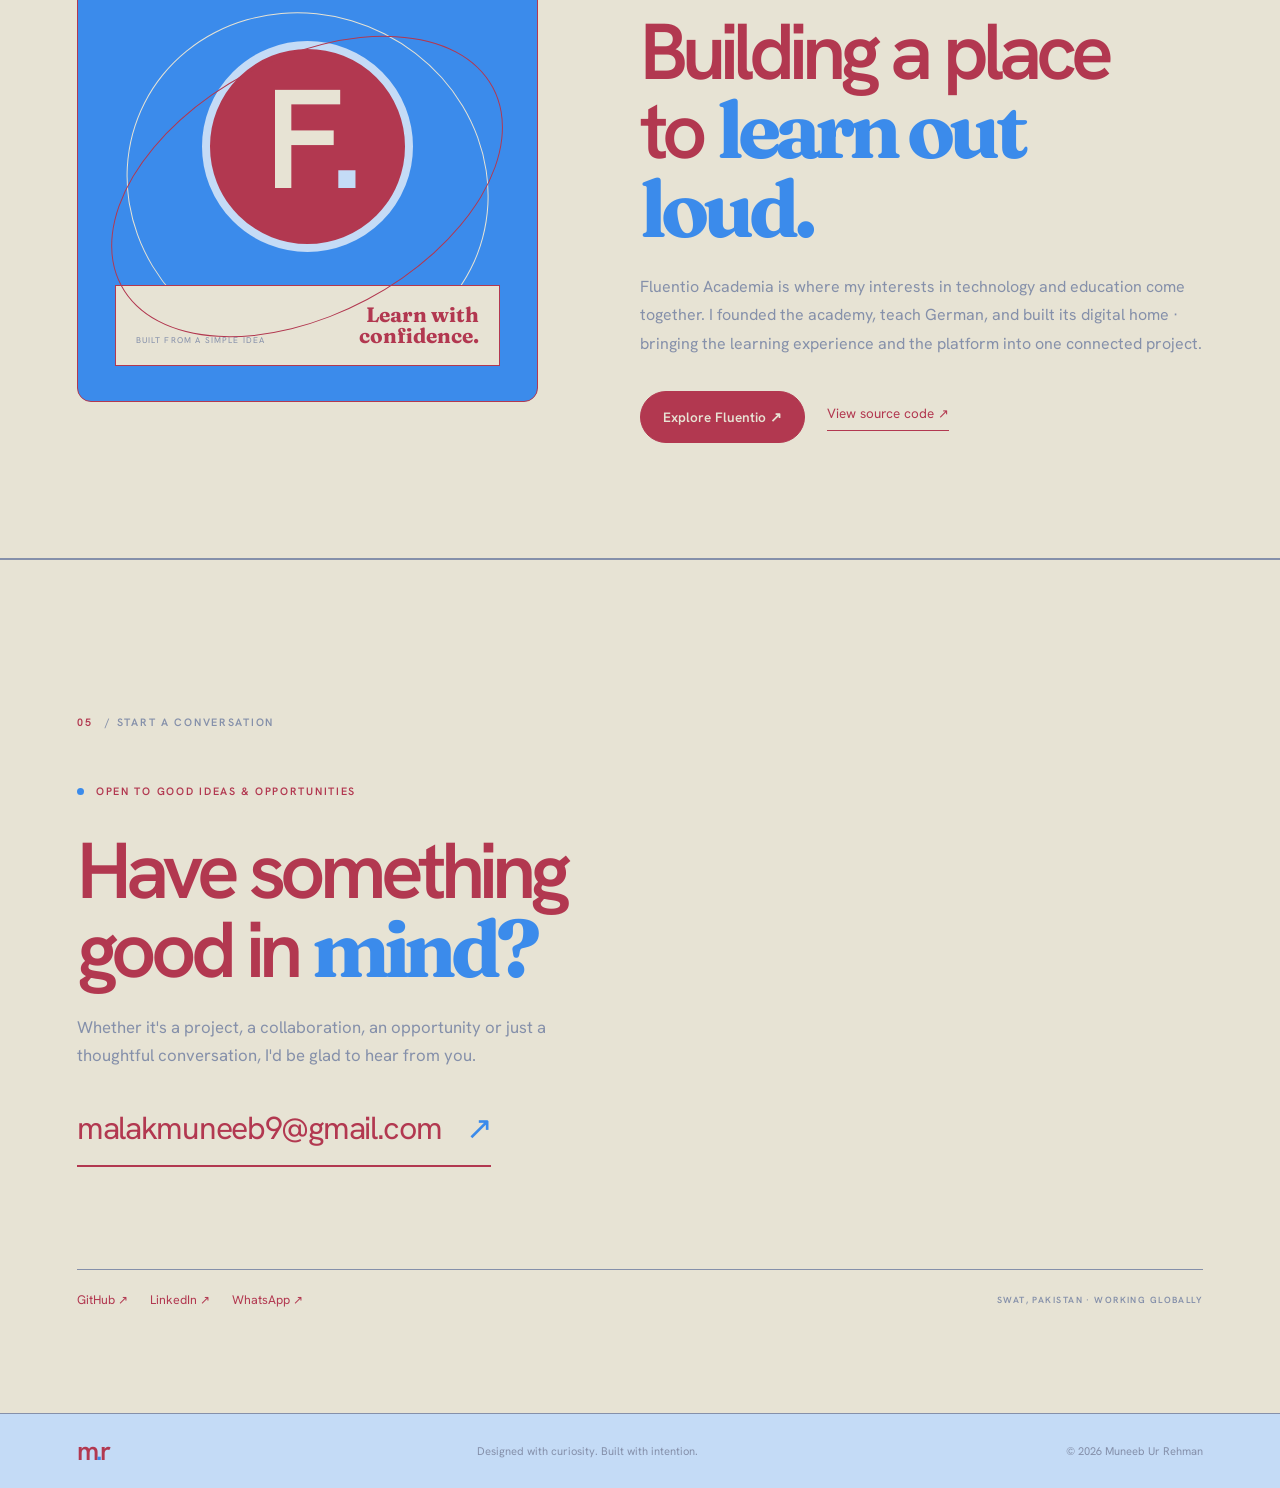
==== commit 4fecef9c: "Replace Fluentio project image with live website preview" ====
--- a/index.html
+++ b/index.html
@@ -17,7 +17,7 @@
   <link rel="icon" href="favicon.svg" type="image/svg+xml">
   <link rel="preload" href="fonts/hanken-grotesk-latin-400-normal.woff2" as="font" type="font/woff2" crossorigin>
   <link rel="preload" href="fonts/hanken-grotesk-latin-600-normal.woff2" as="font" type="font/woff2" crossorigin>
-  <link rel="stylesheet" href="css/main.css?v=20261109-7">
+  <link rel="stylesheet" href="css/main.css?v=20261109-8">
   <script type="application/ld+json">{"@context":"https://schema.org","@type":"Person","name":"Muneeb Ur Rehman","url":"https://muneebinu.github.io/digital-me/","email":"mailto:malakmuneeb9@gmail.com","jobTitle":"Web Developer","knowsAbout":["Web development","Machine learning","Computer vision","German language teaching"],"founder":{"@type":"Organization","name":"Fluentio Academia","url":"https://muneebinu.github.io/Fluentio-Academia/"},"sameAs":["https://github.com/muneebinu","https://www.linkedin.com/in/muneeb-ur-rehman-043624352/"]}</script>
   <script defer src="js/main.js?v=20261109-2"></script>
 </head>
@@ -138,10 +138,12 @@
         </article>
 
         <article class="project-card project-feature" data-category="web">
-          <a class="project-visual visual-fluentio" href="https://muneebinu.github.io/Fluentio-Academia/" target="_blank" rel="noreferrer" aria-label="Open Fluentio Academia live website">
-            <img src="assets/webs.png" alt="Website screenshot from Muneeb's web projects" loading="lazy">
+          <div class="project-visual visual-fluentio live-fluentio-preview" aria-label="Live preview of the Fluentio Academia website">
+            <div class="live-browser-bar"><span class="browser-dots"><i></i><i></i><i></i></span><span class="browser-address">muneebinu.github.io/Fluentio-Academia</span><span class="browser-live">LIVE</span></div>
+            <iframe src="https://muneebinu.github.io/Fluentio-Academia/" title="Live Fluentio Academia website preview" loading="lazy" tabindex="-1" aria-hidden="true"></iframe>
+            <a class="live-preview-overlay" href="https://muneebinu.github.io/Fluentio-Academia/" target="_blank" rel="noreferrer" aria-label="Open the live Fluentio Academia website"></a>
             <span class="visual-label">05 / WEB & EDUCATION</span><span class="visual-arrow">↗</span>
-          </a>
+          </div>
           <div class="project-meta"><span>05 · 07</span><span>HTML · CSS · JAVASCRIPT</span></div>
           <div class="project-title-row"><h3>Fluentio Academia</h3><a href="https://github.com/muneebinu/Fluentio-Academia" target="_blank" rel="noreferrer" aria-label="View Fluentio Academia source on GitHub">↗</a></div>
           <p>A language academy I founded and built a website for, with course pages, curriculum highlights, enrollment flows and certificate verification.</p>
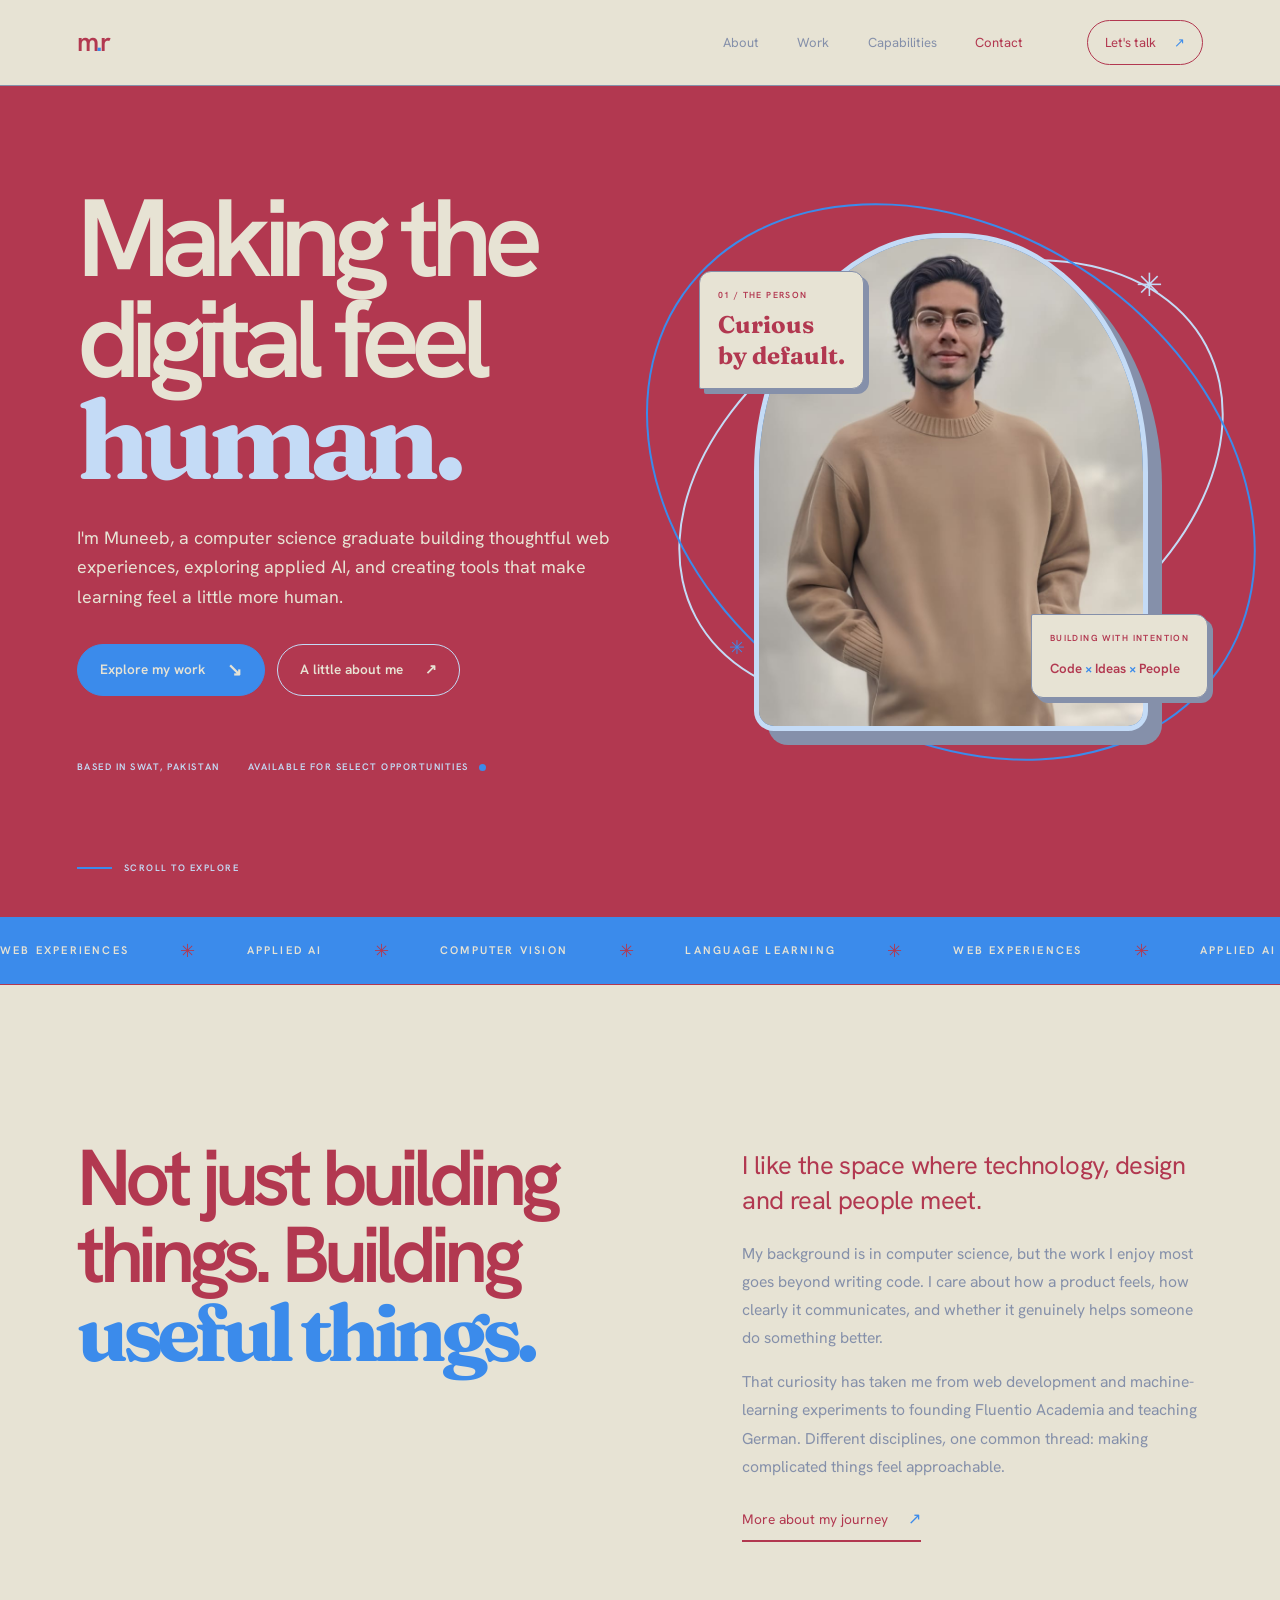
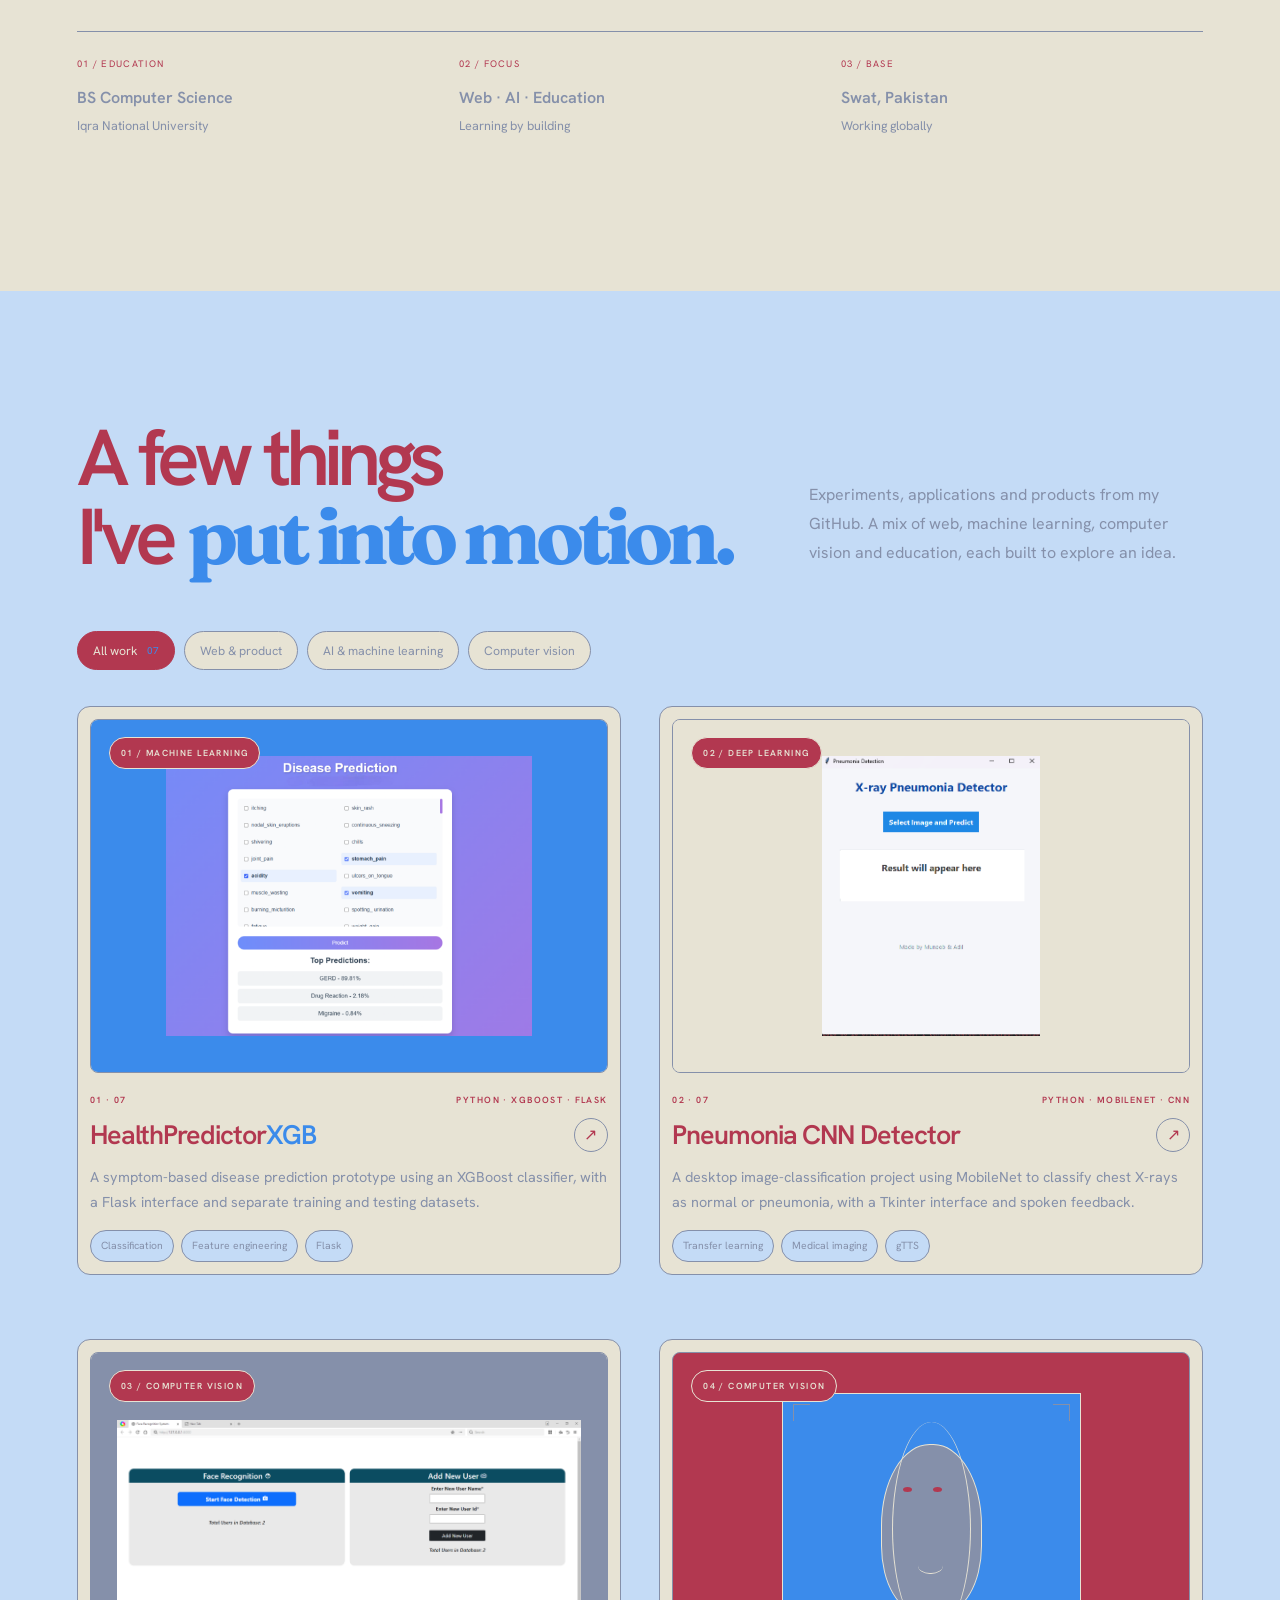
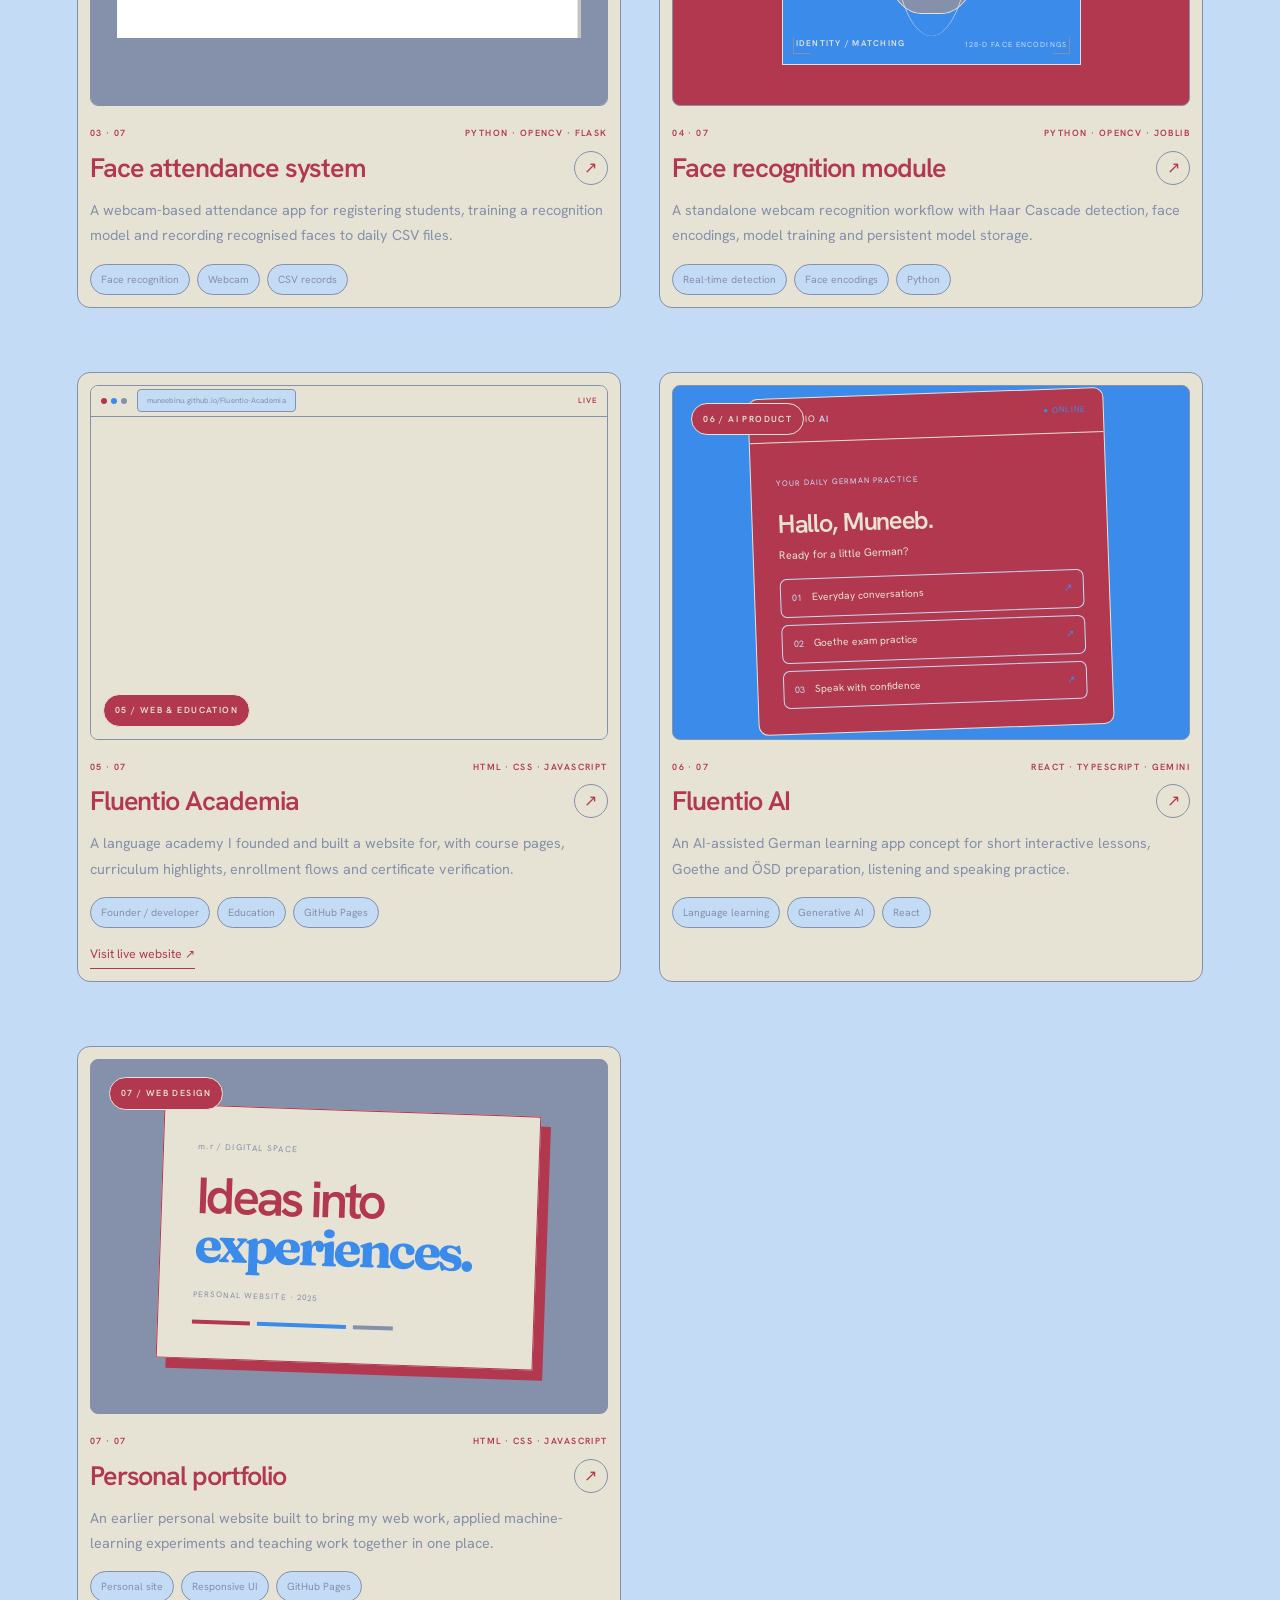
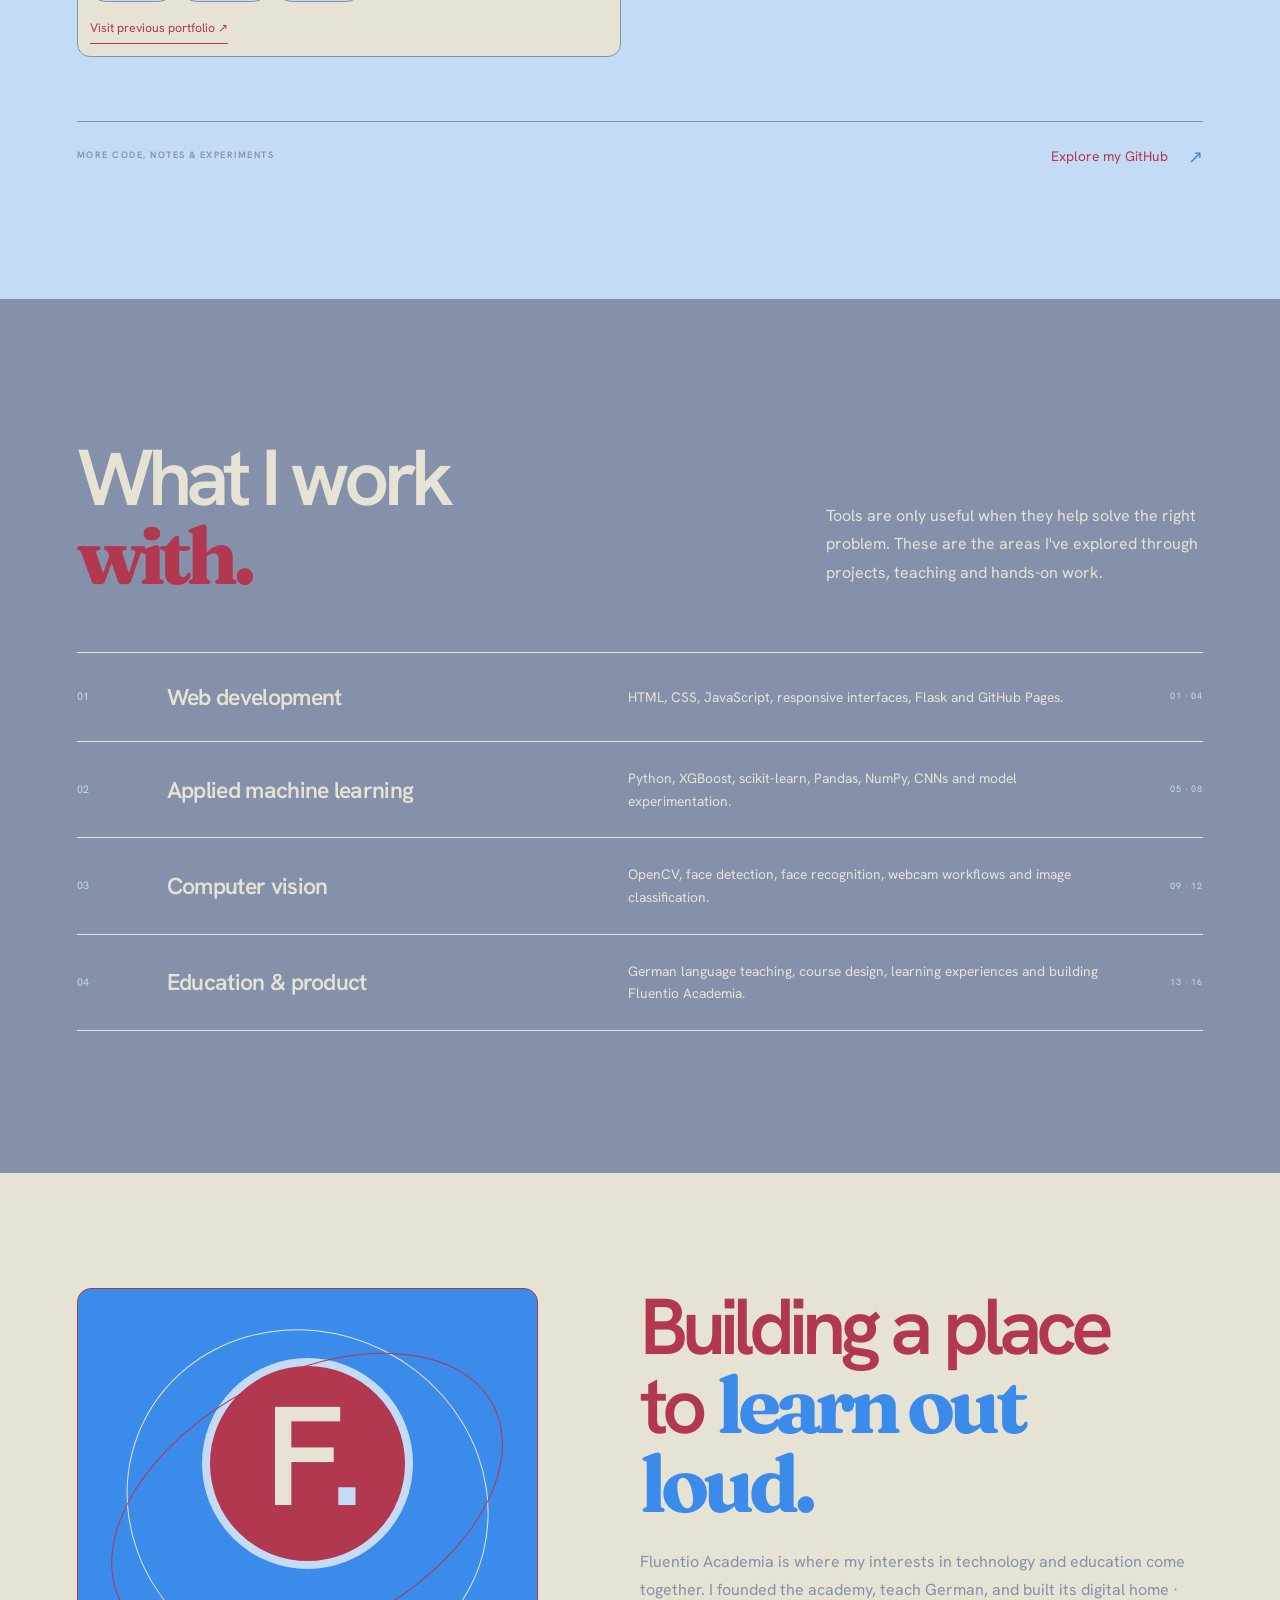
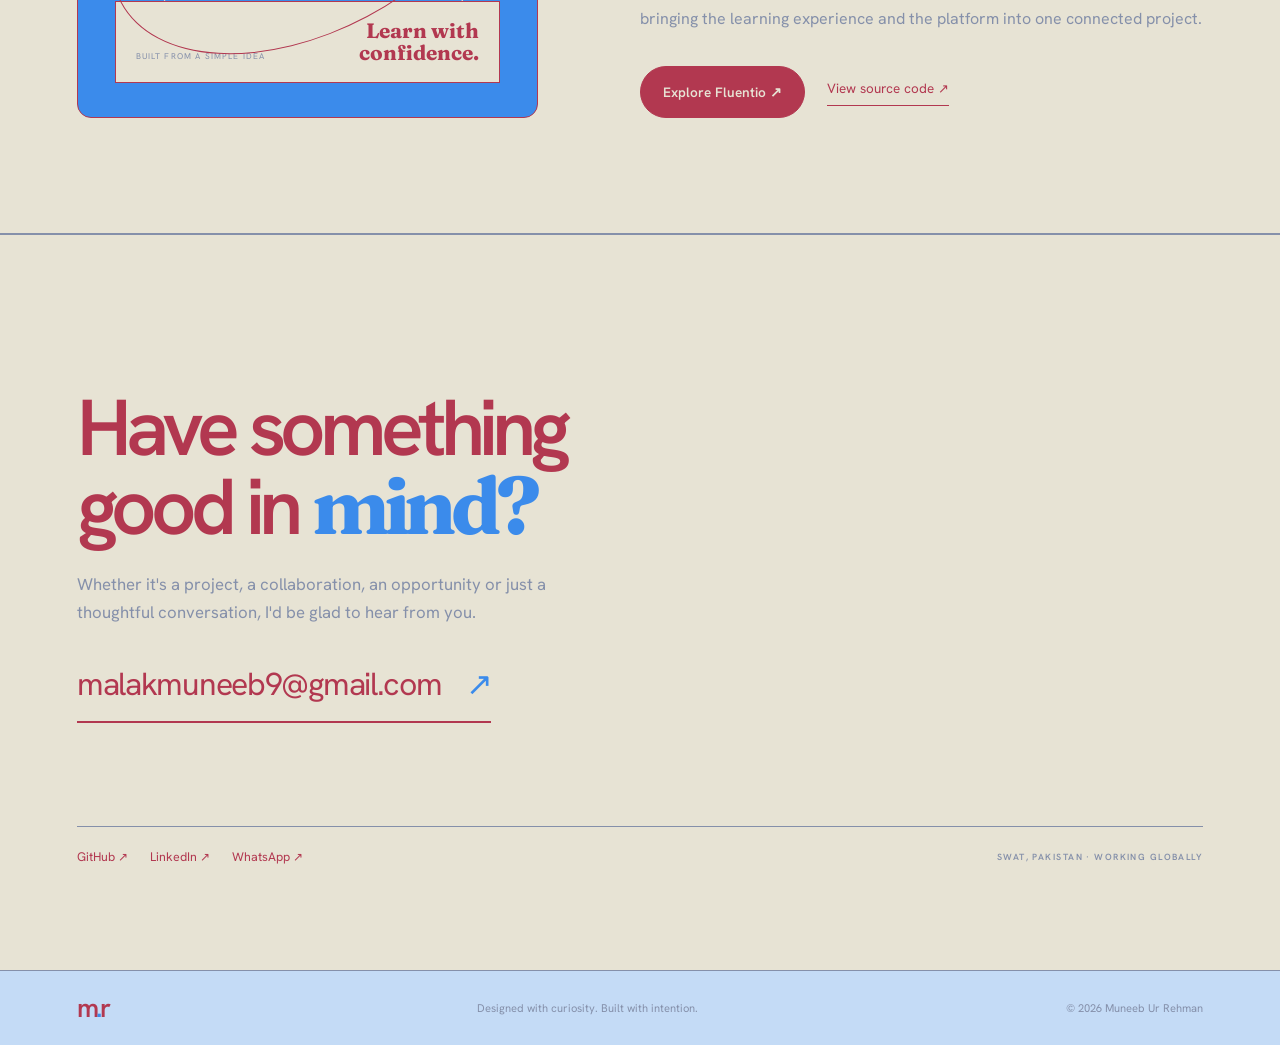
==== commit 1e7cc29d: "Remove generic section eyebrow labels" ====
--- a/index.html
+++ b/index.html
@@ -17,7 +17,7 @@
   <link rel="icon" href="favicon.svg" type="image/svg+xml">
   <link rel="preload" href="fonts/hanken-grotesk-latin-400-normal.woff2" as="font" type="font/woff2" crossorigin>
   <link rel="preload" href="fonts/hanken-grotesk-latin-600-normal.woff2" as="font" type="font/woff2" crossorigin>
-  <link rel="stylesheet" href="css/main.css?v=20261109-8">
+  <link rel="stylesheet" href="css/main.css?v=20261109-9">
   <script type="application/ld+json">{"@context":"https://schema.org","@type":"Person","name":"Muneeb Ur Rehman","url":"https://muneebinu.github.io/digital-me/","email":"mailto:malakmuneeb9@gmail.com","jobTitle":"Web Developer","knowsAbout":["Web development","Machine learning","Computer vision","German language teaching"],"founder":{"@type":"Organization","name":"Fluentio Academia","url":"https://muneebinu.github.io/Fluentio-Academia/"},"sameAs":["https://github.com/muneebinu","https://www.linkedin.com/in/muneeb-ur-rehman-043624352/"]}</script>
   <script defer src="js/main.js?v=20261109-2"></script>
 </head>
@@ -39,7 +39,6 @@
   <main id="main">
     <section class="hero section-shell" id="home">
       <div class="hero-copy">
-        <p class="eyebrow"><span class="live-dot"></span> INDEPENDENT DEVELOPER & CREATIVE BUILDER <span class="eyebrow-index">· 2026</span></p>
         <h1>Making the<br>digital feel <span class="accent">human.</span></h1>
         <p class="hero-intro">I'm Muneeb, a computer science graduate building thoughtful web experiences, exploring applied AI, and creating tools that make learning feel a little more human.</p>
         <div class="hero-actions">
@@ -63,7 +62,6 @@
     </div></div>
 
     <section class="about section-shell" id="about">
-      <div class="section-label"><span>01</span> / THE SHORT VERSION</div>
       <div class="about-grid">
         <h2>Not just building<br>things. Building<br><span class="accent">useful things.</span></h2>
         <div class="about-copy">
@@ -82,7 +80,7 @@
 
     <section class="work section-shell" id="work">
       <div class="work-heading">
-        <div><div class="section-label"><span>02</span> / SELECTED WORK</div><h2>A few things<br>I've <span class="accent">put into motion.</span></h2></div>
+        <div><h2>A few things<br>I've <span class="accent">put into motion.</span></h2></div>
         <p>Experiments, applications and products from my GitHub. A mix of web, machine learning, computer vision and education, each built to explore an idea.</p>
       </div>
       <div class="filter-row" role="group" aria-label="Filter projects">
@@ -181,7 +179,6 @@
     </section>
 
     <section class="capabilities section-shell" id="capabilities">
-      <div class="section-label"><span>03</span> / THE TOOLKIT</div>
       <div class="capabilities-head"><h2>What I work<br><span class="accent">with.</span></h2><p>Tools are only useful when they help solve the right problem. These are the areas I've explored through projects, teaching and hands-on work.</p></div>
       <div class="capability-list">
         <div class="capability"><span>01</span><h3>Web development</h3><p>HTML, CSS, JavaScript, responsive interfaces, Flask and GitHub Pages.</p><b>01 · 04</b></div>
@@ -197,8 +194,6 @@
         <div class="founder-caption"><span>BUILT FROM A SIMPLE IDEA</span><b>Learn with<br>confidence.</b></div>
       </div>
       <div class="founder-copy">
-        <div class="section-label"><span>04</span> / BEYOND THE SCREEN</div>
-        <p class="founder-kicker">FOUNDER · FLUENTIO ACADEMIA</p>
         <h2>Building a place<br>to <span class="accent">learn out loud.</span></h2>
         <p>Fluentio Academia is where my interests in technology and education come together. I founded the academy, teach German, and built its digital home · bringing the learning experience and the platform into one connected project.</p>
         <div class="founder-links"><a class="button button-primary" href="https://muneebinu.github.io/Fluentio-Academia/" target="_blank" rel="noreferrer">Explore Fluentio ↗</a><a class="text-link" href="https://github.com/muneebinu/Fluentio-Academia" target="_blank" rel="noreferrer">View source code ↗</a></div>
@@ -206,8 +201,6 @@
     </section>
 
     <section class="contact section-shell" id="contact">
-      <div class="section-label"><span>05</span> / START A CONVERSATION</div>
-      <p class="contact-kicker"><span class="live-dot"></span> OPEN TO GOOD IDEAS & OPPORTUNITIES</p>
       <h2>Have something<br>good in <span class="accent">mind?</span></h2>
       <p class="contact-copy">Whether it's a project, a collaboration, an opportunity or just a thoughtful conversation, I'd be glad to hear from you.</p>
       <a class="contact-email" href="mailto:malakmuneeb9@gmail.com">malakmuneeb9@gmail.com <span>↗</span></a>
--- a/css/main.css
+++ b/css/main.css
@@ -39,6 +39,16 @@
 .project-grid{display:grid;grid-template-columns:repeat(2,minmax(0,1fr));gap:clamp(2.5rem,5vw,5rem) clamp(1.25rem,3vw,3rem)}.project-card{min-width:0;padding:12px;background:var(--cream);border:1px solid var(--slate);border-radius:13px;transition:transform .25s}.project-card:hover{transform:translateY(-4px)}.project-card.is-hidden{display:none}
 .project-visual{position:relative;display:block;aspect-ratio:1.46;overflow:hidden;border:1px solid var(--slate);border-radius:8px;background:var(--sky);isolation:isolate}.project-visual img{width:100%;height:100%;object-fit:cover;transition:transform .8s var(--ease);filter:none}.project-card:hover .project-visual img{transform:scale(1.035)}
 .visual-health{background:var(--sky)}.visual-health img{object-fit:contain;padding:7%;background:var(--sky)}.visual-pneumonia{background:var(--cream)}.visual-pneumonia img{object-fit:contain;padding:7%;background:var(--cream)}.visual-face{background:var(--slate)}.visual-face img{object-fit:contain;padding:5%;background:var(--slate)}.visual-fluentio{background:var(--ruby)}.visual-fluentio img{object-fit:cover;object-position:top center}
+.live-fluentio-preview{background:var(--cream);border-color:var(--slate);cursor:pointer}
+.live-browser-bar{position:absolute;z-index:3;inset:0 0 auto;height:31px;display:flex;align-items:center;gap:10px;padding:0 10px;background:var(--cream);border-bottom:1px solid var(--slate);color:var(--slate)}
+.browser-dots{display:flex;gap:4px;flex:none}.browser-dots i{width:6px;height:6px;border-radius:50%;background:var(--ruby)}.browser-dots i:nth-child(2){background:var(--sky)}.browser-dots i:nth-child(3){background:var(--slate)}
+.browser-address{min-width:0;overflow:hidden;text-overflow:ellipsis;white-space:nowrap;padding:4px 9px;border:1px solid var(--slate);border-radius:4px;background:var(--ice);font-size:.48rem;letter-spacing:.01em}
+.browser-live{margin-left:auto;font-size:.48rem;font-weight:700;letter-spacing:.12em;color:var(--ruby)}
+.live-fluentio-preview iframe{position:absolute;top:31px;left:0;width:290%;height:290%;border:0;transform:scale(.345);transform-origin:top left;pointer-events:none;background:var(--cream)}
+.live-preview-overlay{position:absolute;z-index:4;inset:31px 0 0;display:block}
+.live-fluentio-preview .visual-label{top:auto;left:12px;bottom:12px;z-index:5}
+.live-fluentio-preview .visual-arrow{z-index:5}
+
 .visual-label{position:absolute;top:17px;left:18px;z-index:2;padding:8px 11px;border:1px solid var(--cream);border-radius:999px;background:var(--ruby);font-size:.55rem;color:var(--cream)}.visual-arrow{position:absolute;right:16px;bottom:15px;z-index:2;display:grid;place-items:center;width:40px;height:40px;border-radius:50%;background:var(--sky);color:var(--cream);font-size:1.1rem;transform:translateY(7px);opacity:0;transition:all .3s}.project-card:hover .visual-arrow{opacity:1;transform:translateY(0)}
 .project-meta{display:flex;justify-content:space-between;gap:12px;margin:20px 0 10px;font-size:.56rem;color:var(--ruby)}.project-title-row{display:flex;align-items:center;justify-content:space-between;gap:15px}.project-title-row h3{margin:0;font-size:clamp(1.35rem,2.1vw,2rem);letter-spacing:-.04em;font-weight:600;line-height:1.2;color:var(--ruby)}.project-title-row h3 span{color:var(--sky)}
 .project-title-row>a{display:grid;place-items:center;width:34px;height:34px;border:1px solid var(--slate);border-radius:50%;color:var(--ruby);transition:all .25s;flex:none}.project-title-row>a:hover{background:var(--ruby);color:var(--cream);transform:rotate(45deg)}
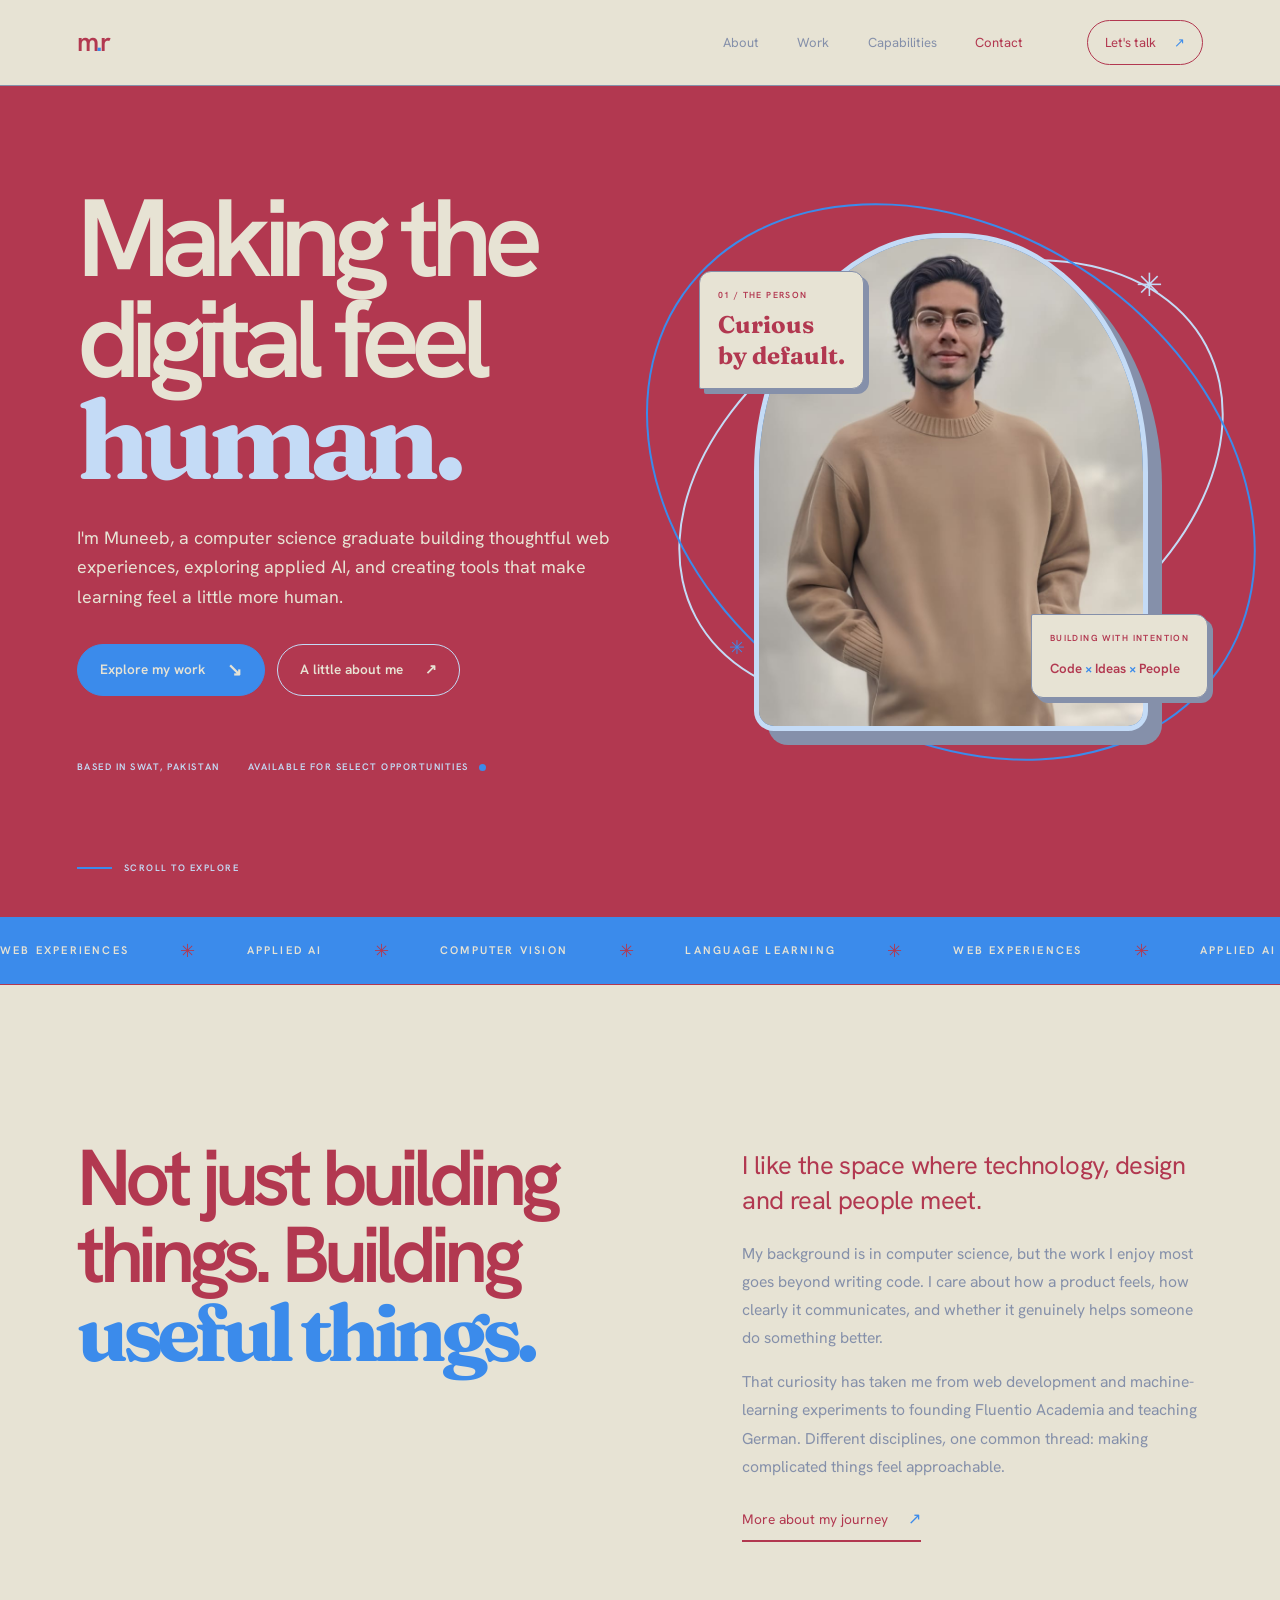
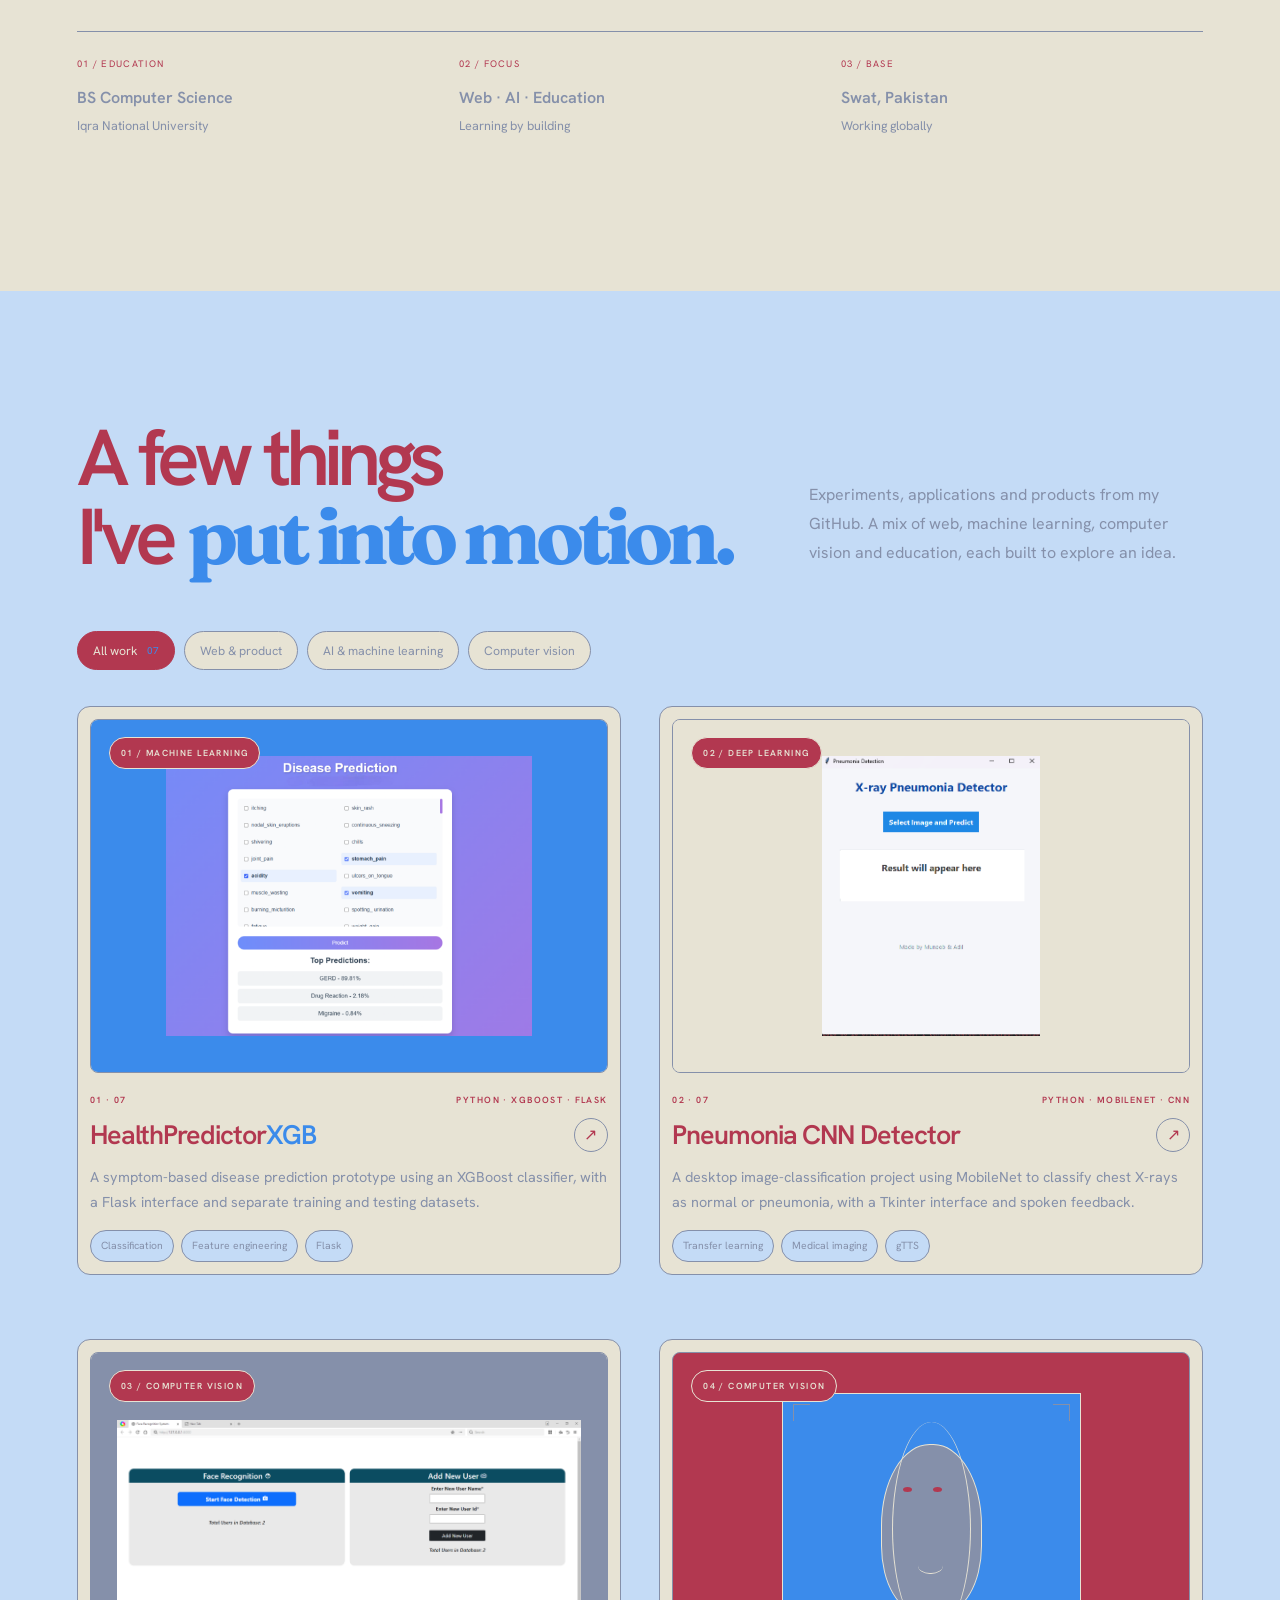
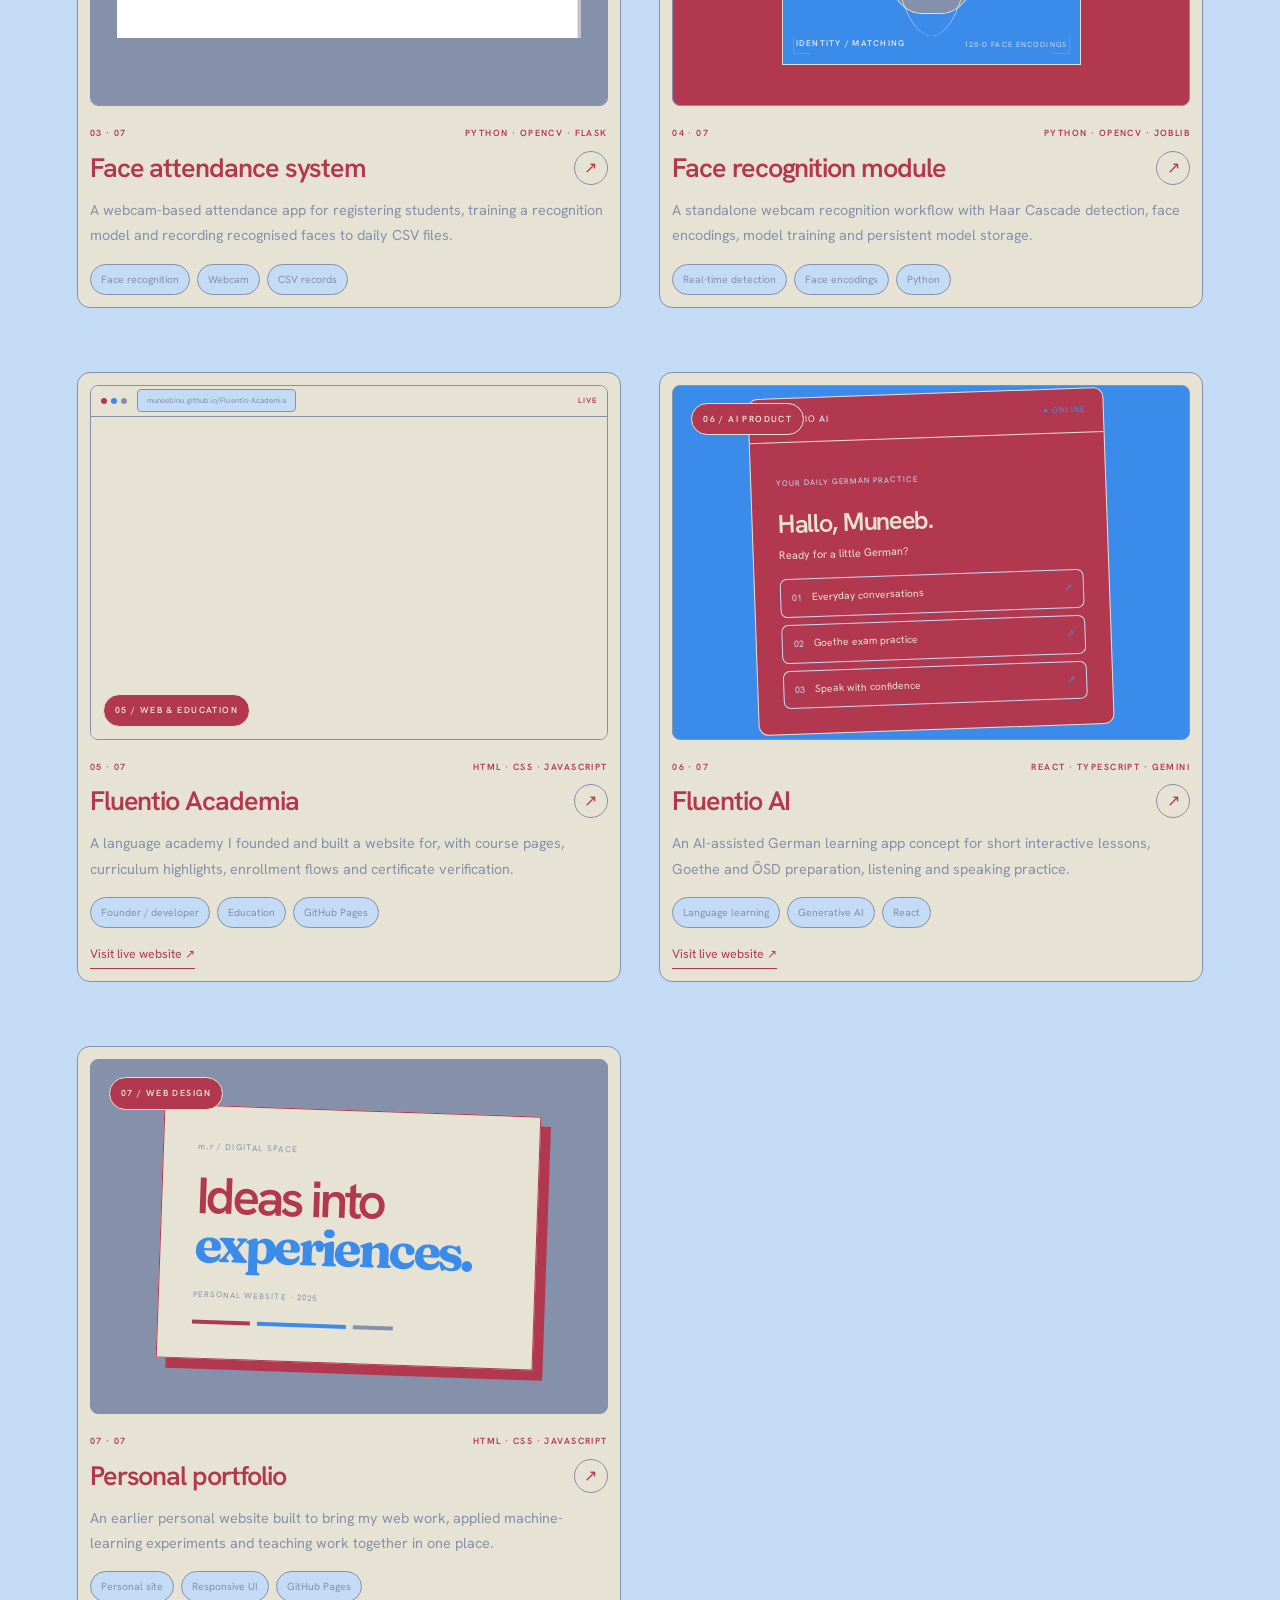
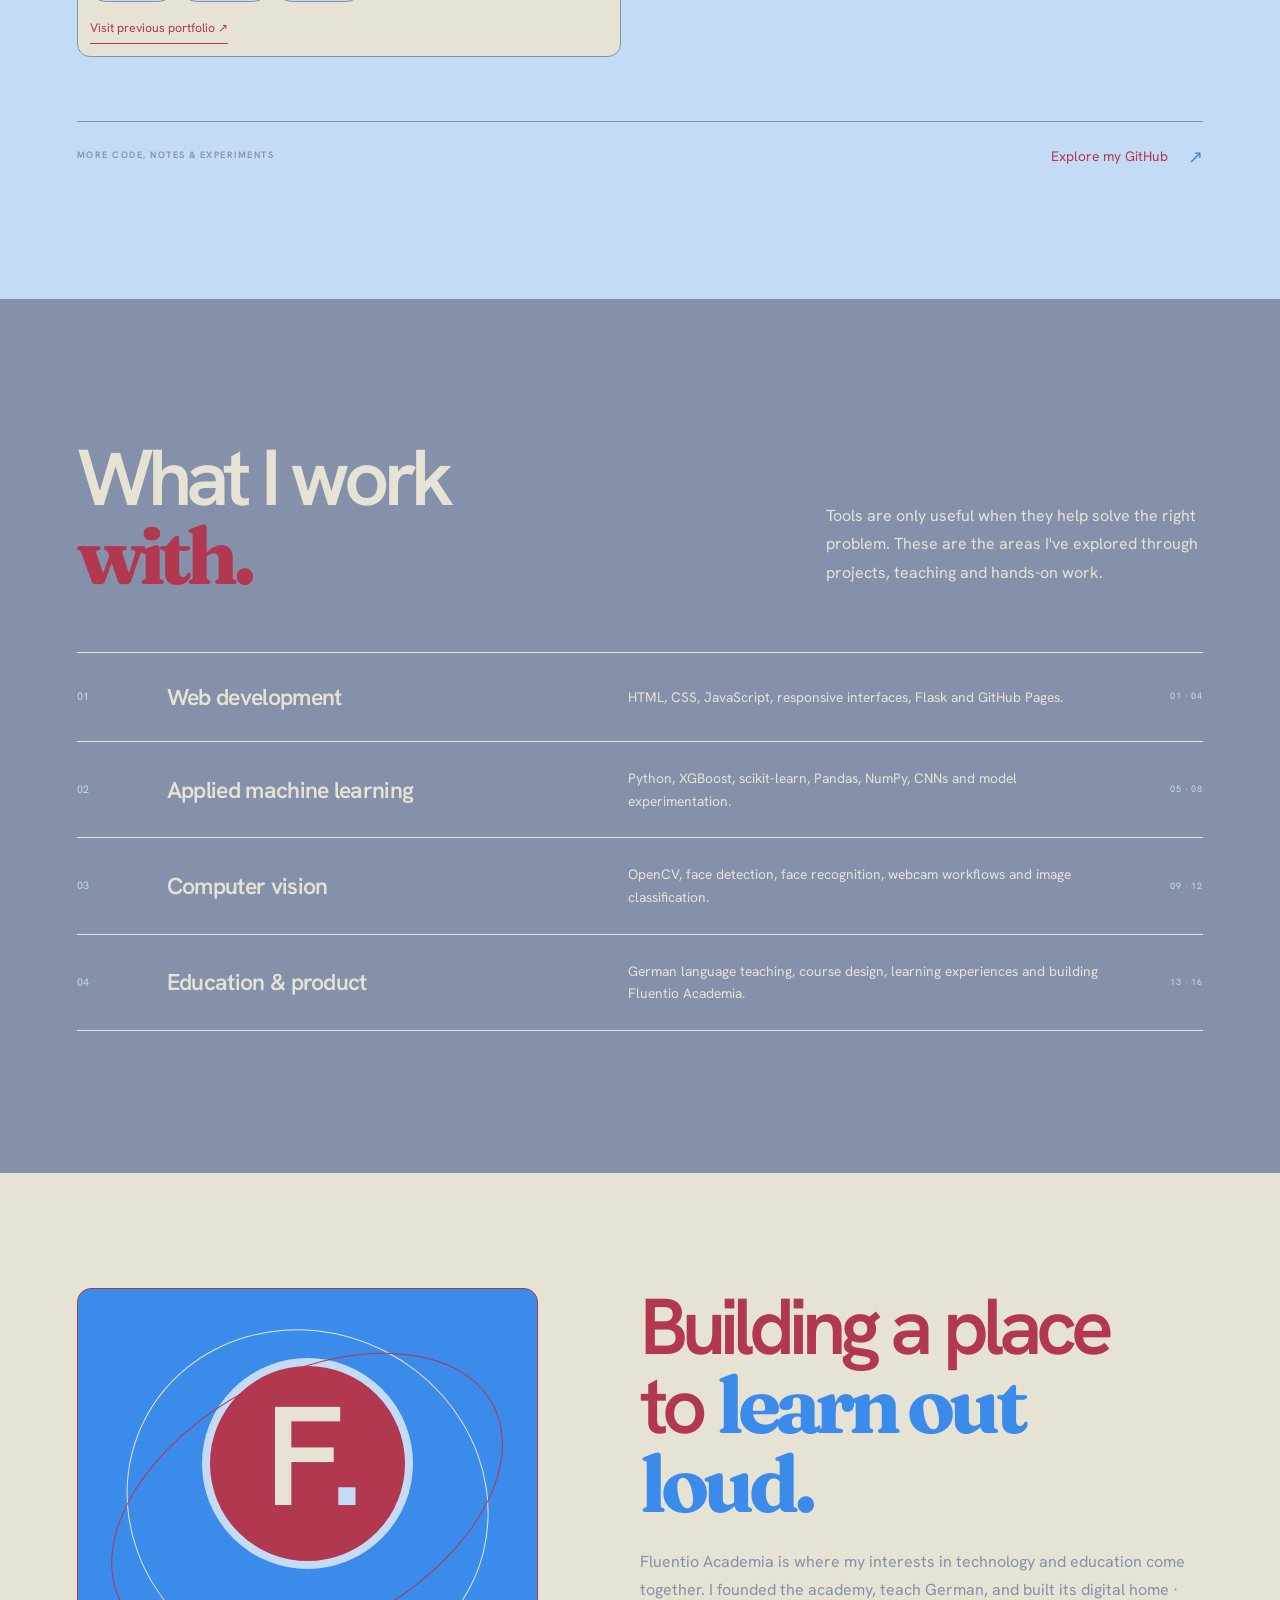
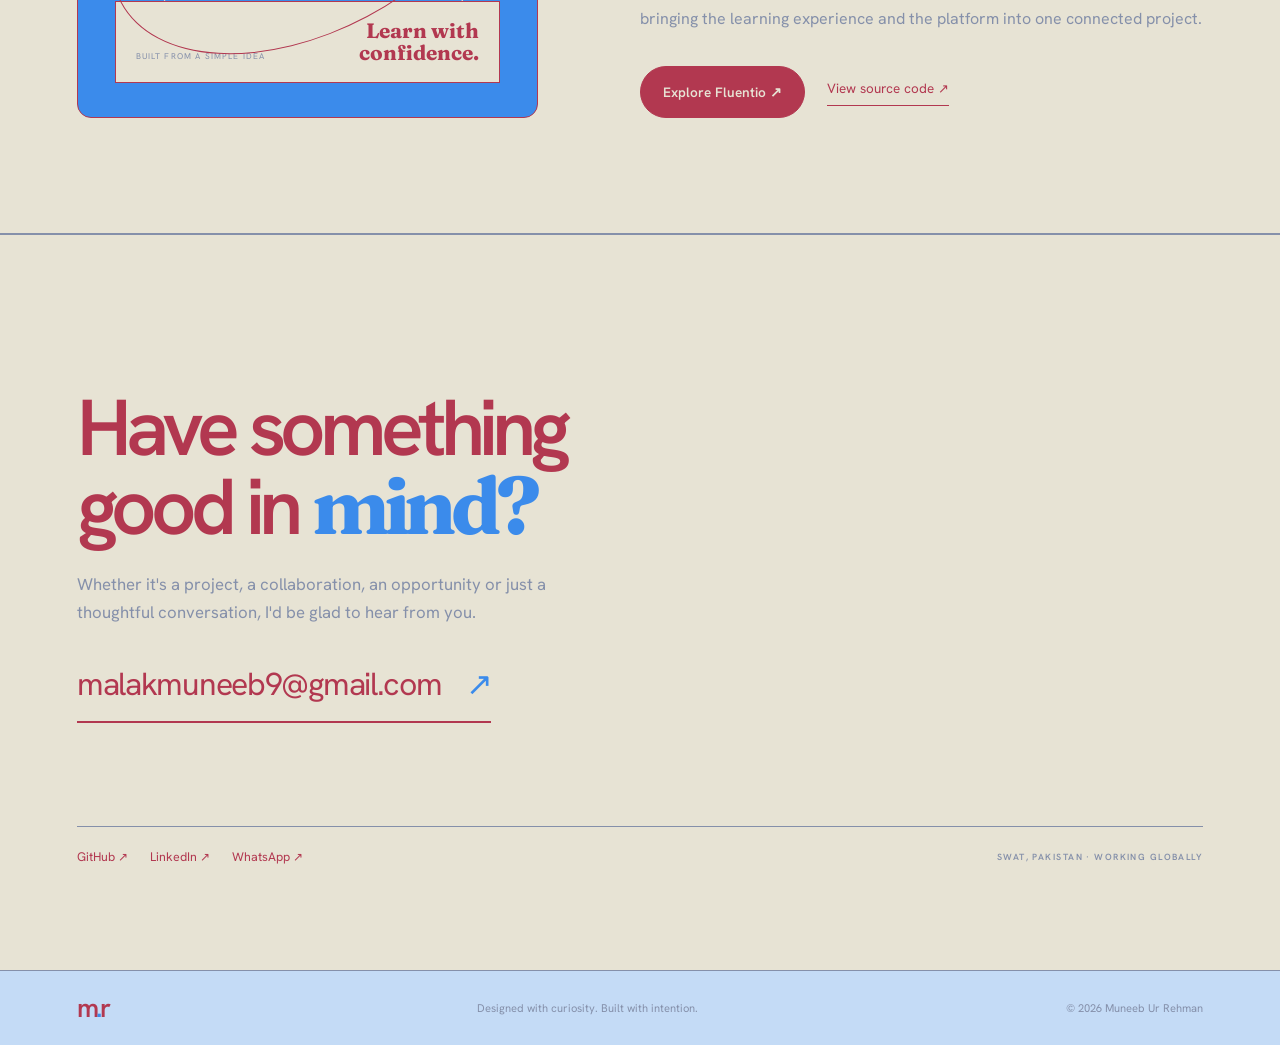
==== commit d05dc387: "Add Fluentio AI live website link" ====
--- a/index.html
+++ b/index.html
@@ -161,6 +161,7 @@
           <div class="project-title-row"><h3>Fluentio AI</h3><a href="https://github.com/muneebinu/Fluentio-Ai" target="_blank" rel="noreferrer" aria-label="View Fluentio AI on GitHub">↗</a></div>
           <p>An AI-assisted German learning app concept for short interactive lessons, Goethe and ÖSD preparation, listening and speaking practice.</p>
           <div class="project-tags"><span>Language learning</span><span>Generative AI</span><span>React</span></div>
+          <a class="project-live" href="https://fluentioacademia.ai.studio" target="_blank" rel="noreferrer">Visit live website ↗</a>
         </article>
 
         <article class="project-card" data-category="web">
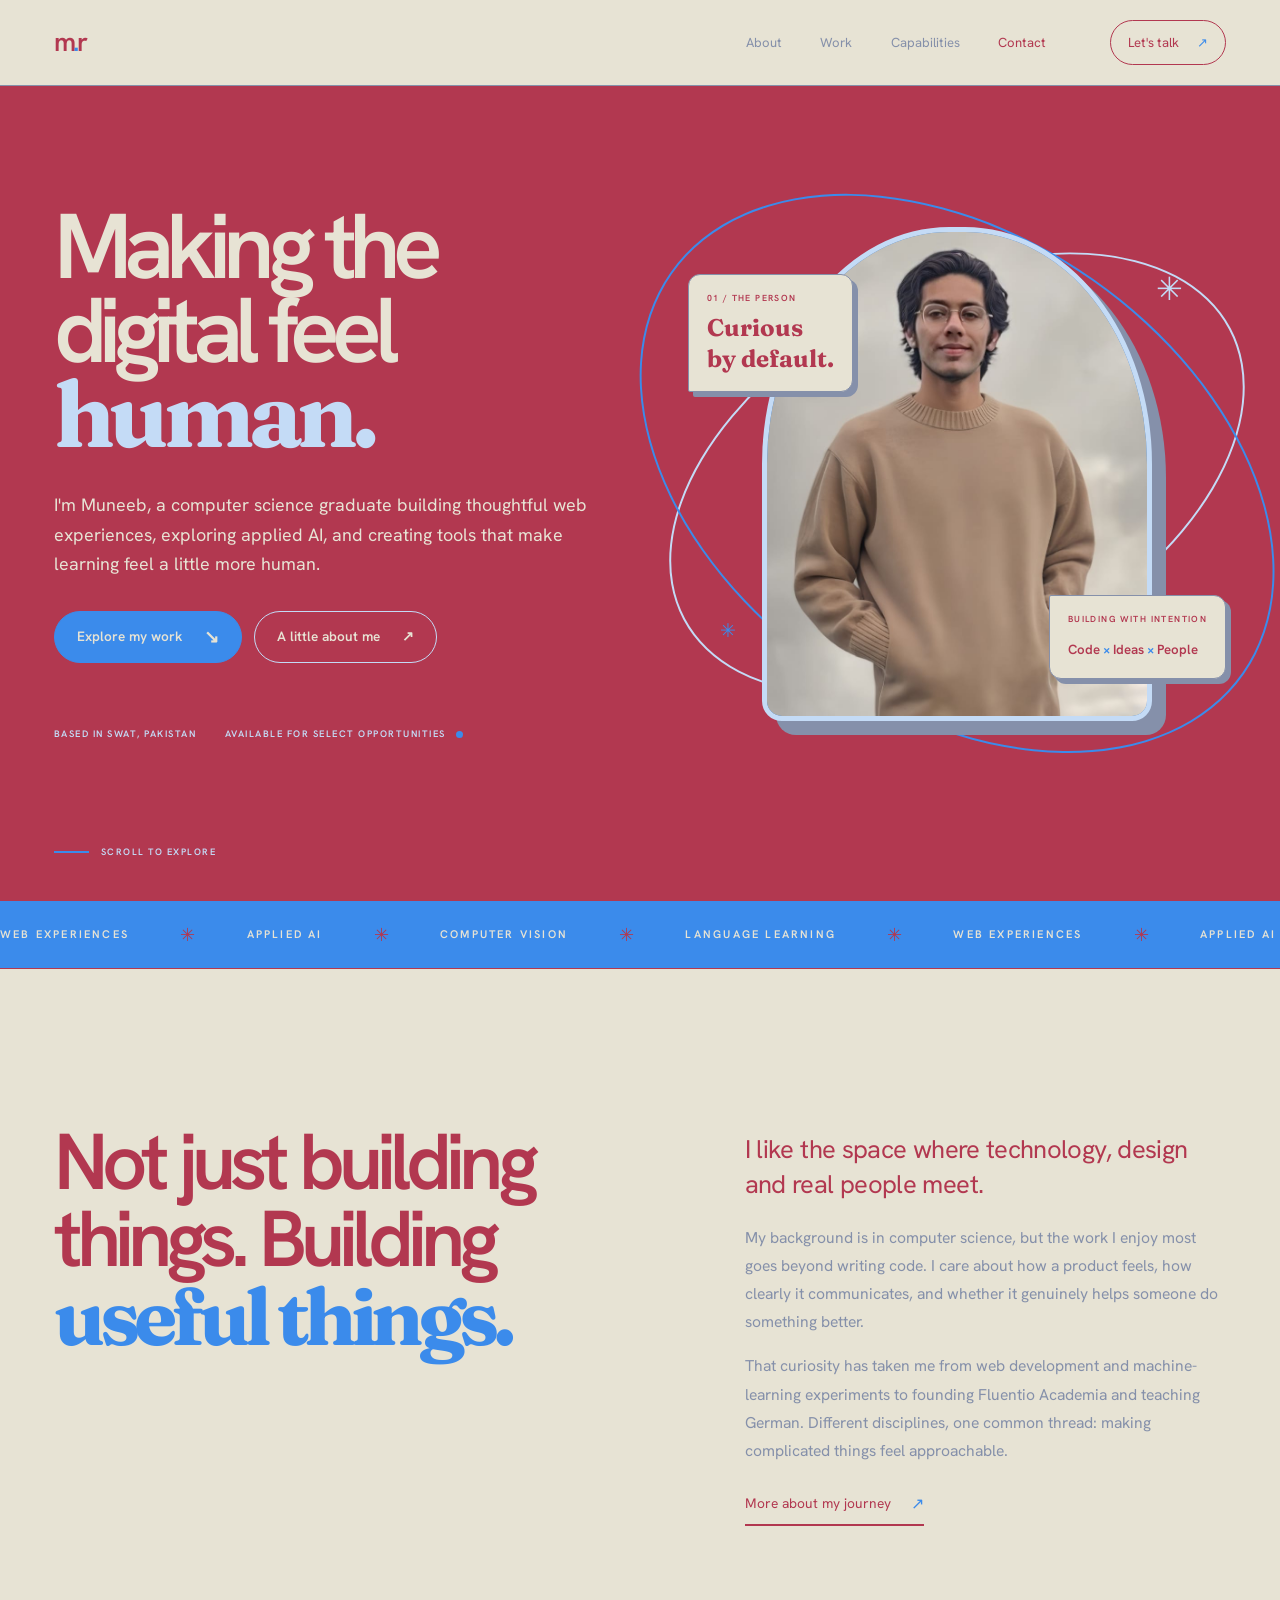
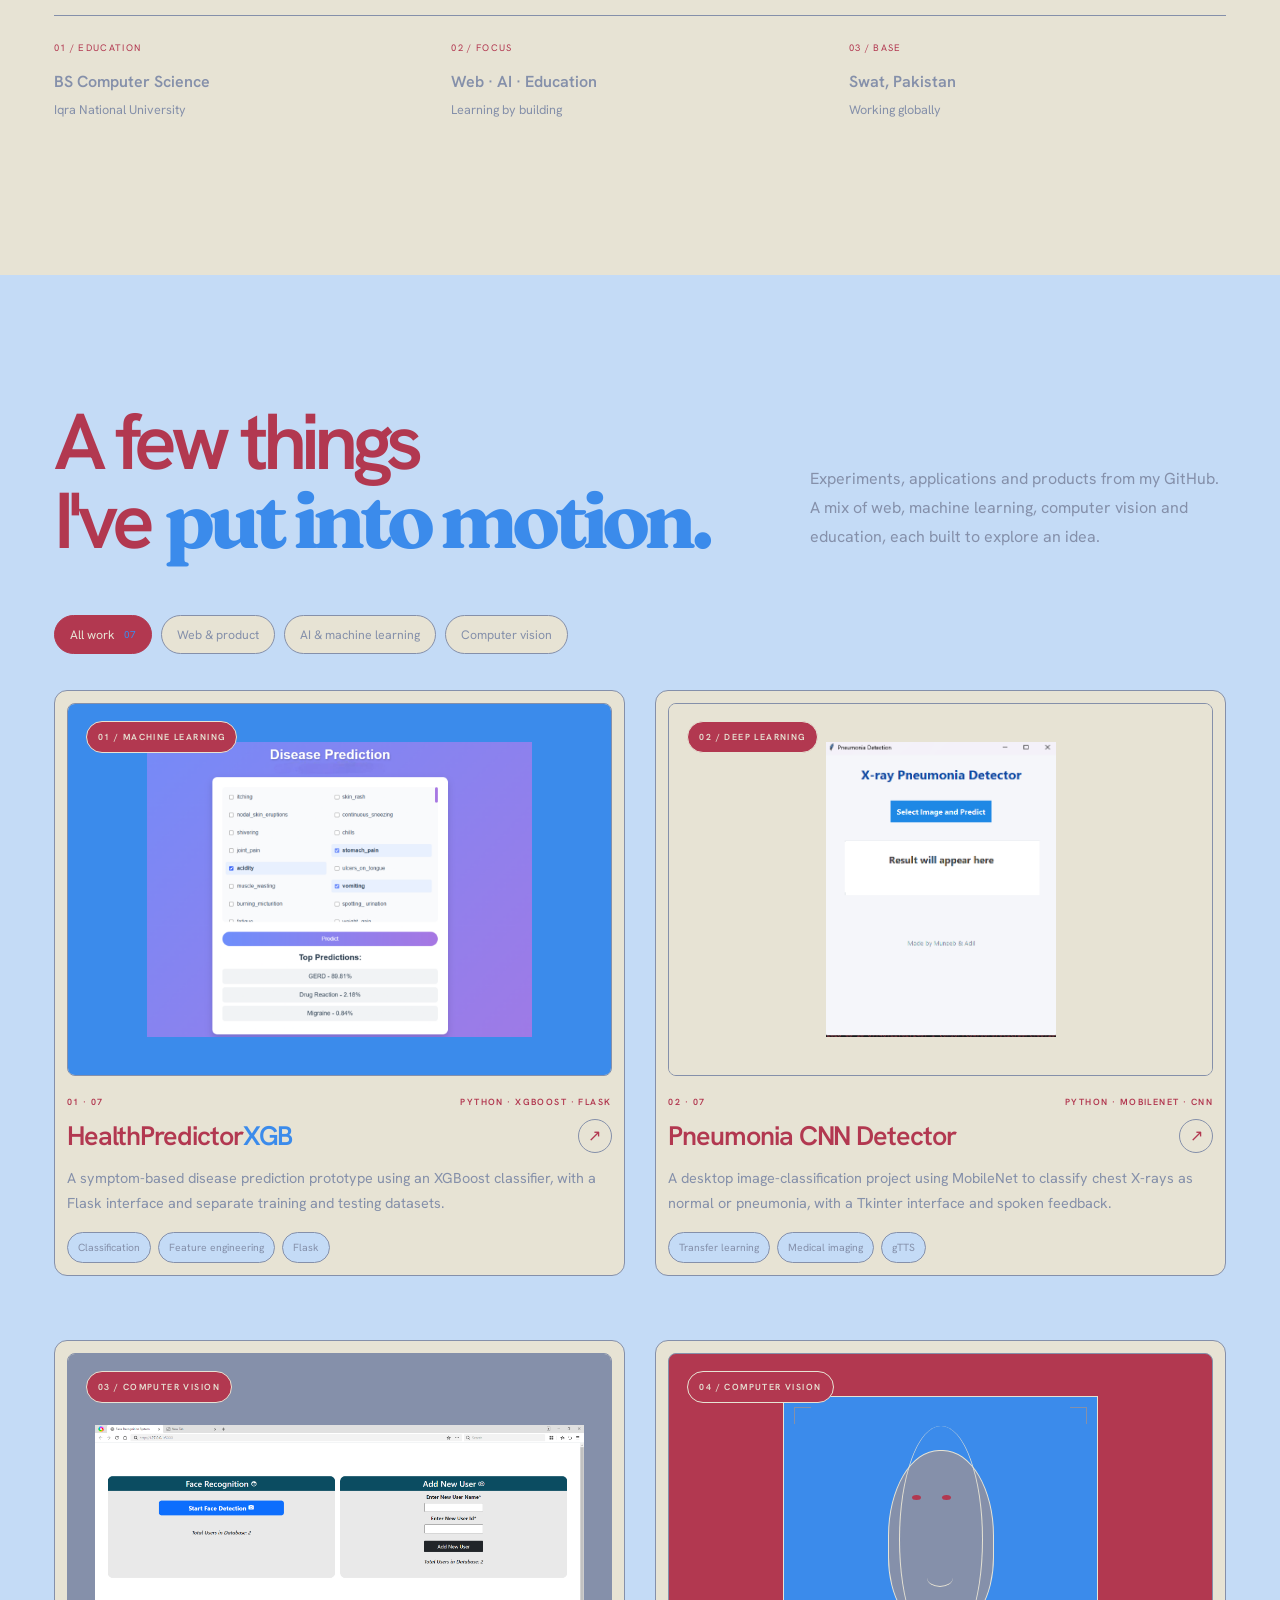
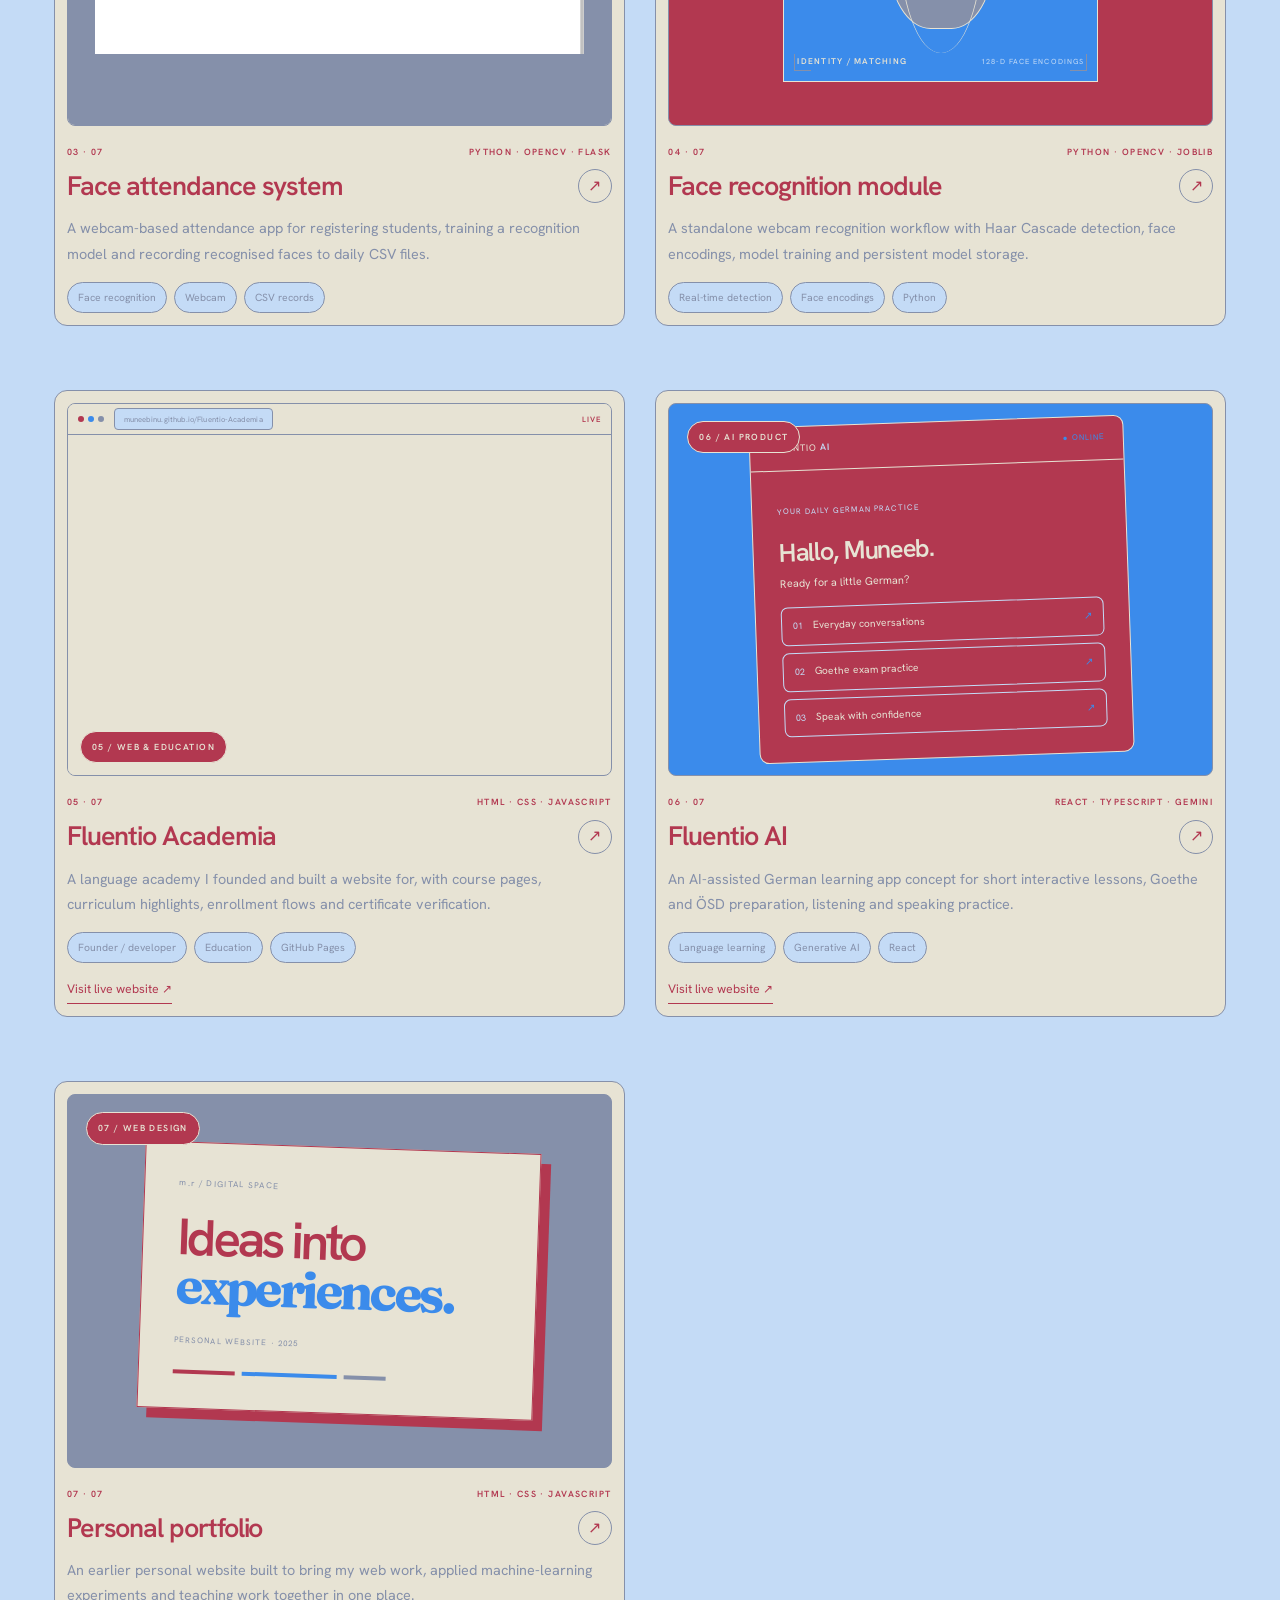
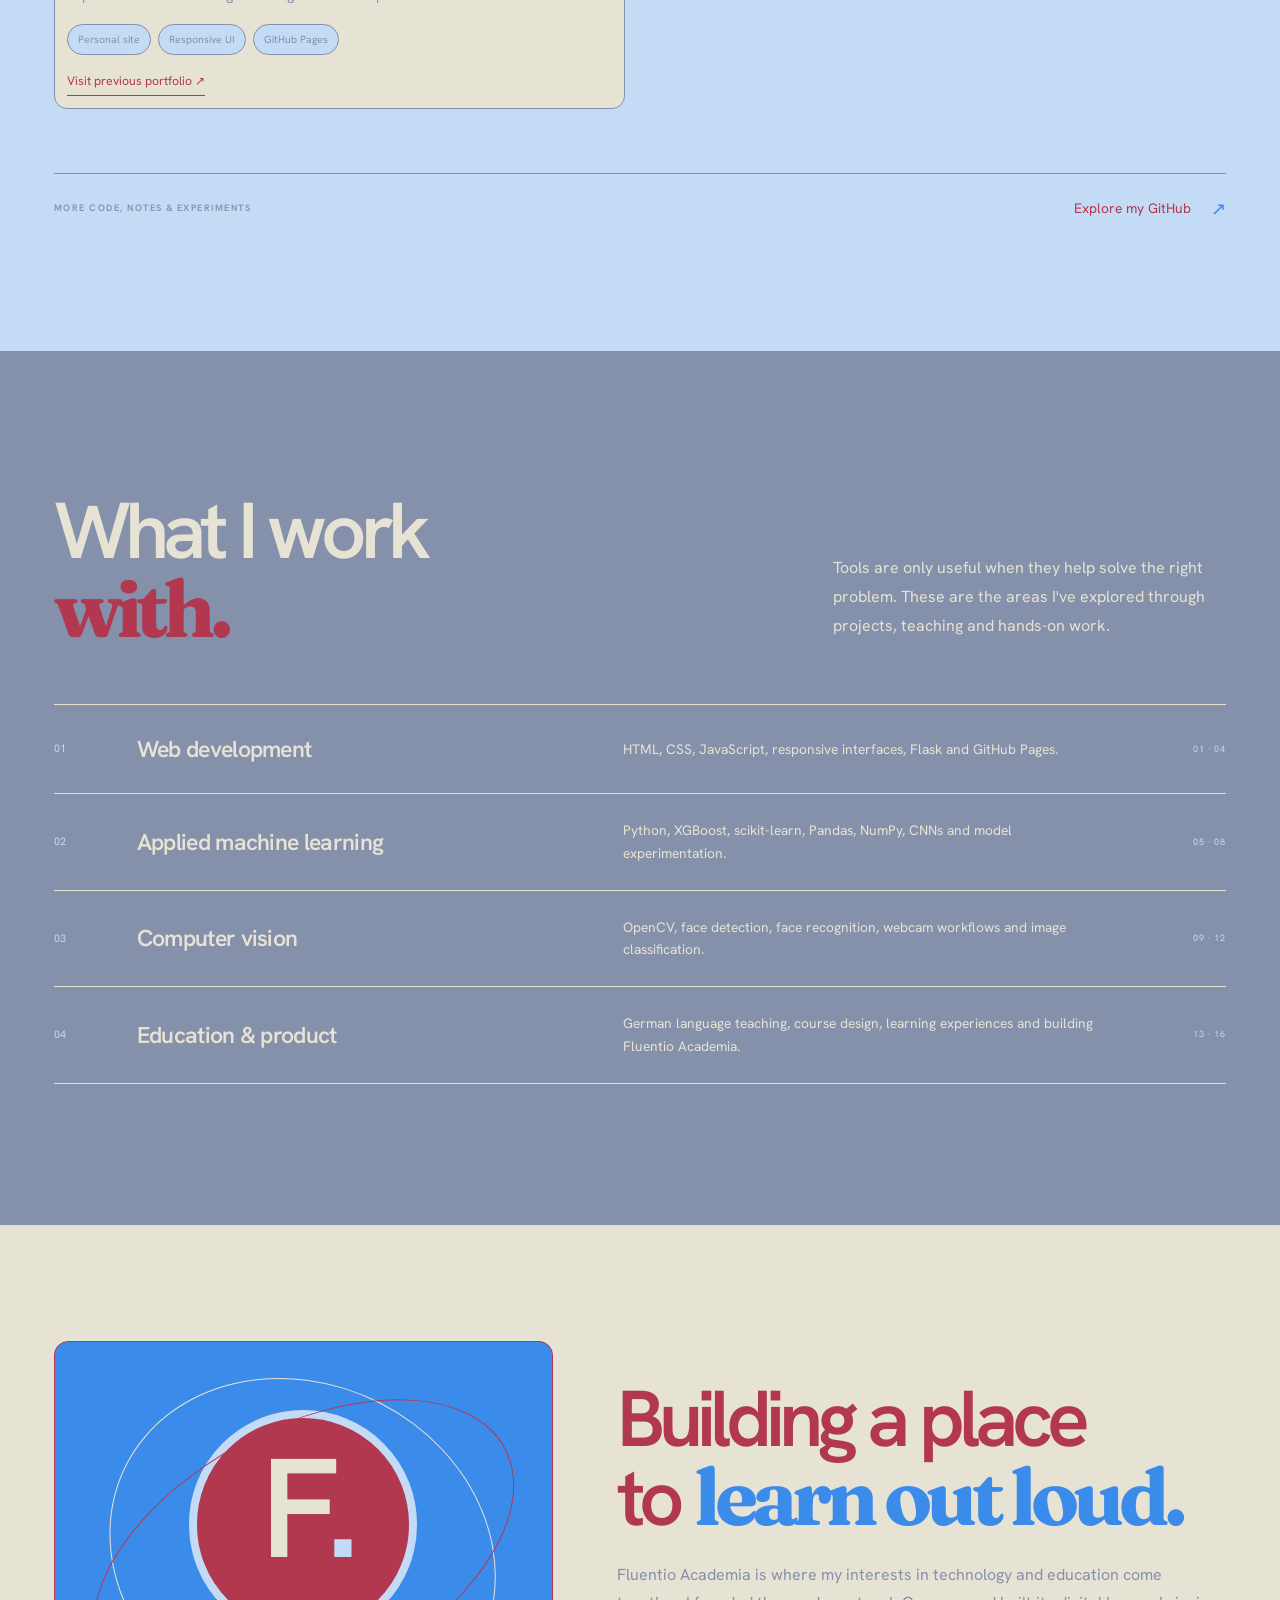
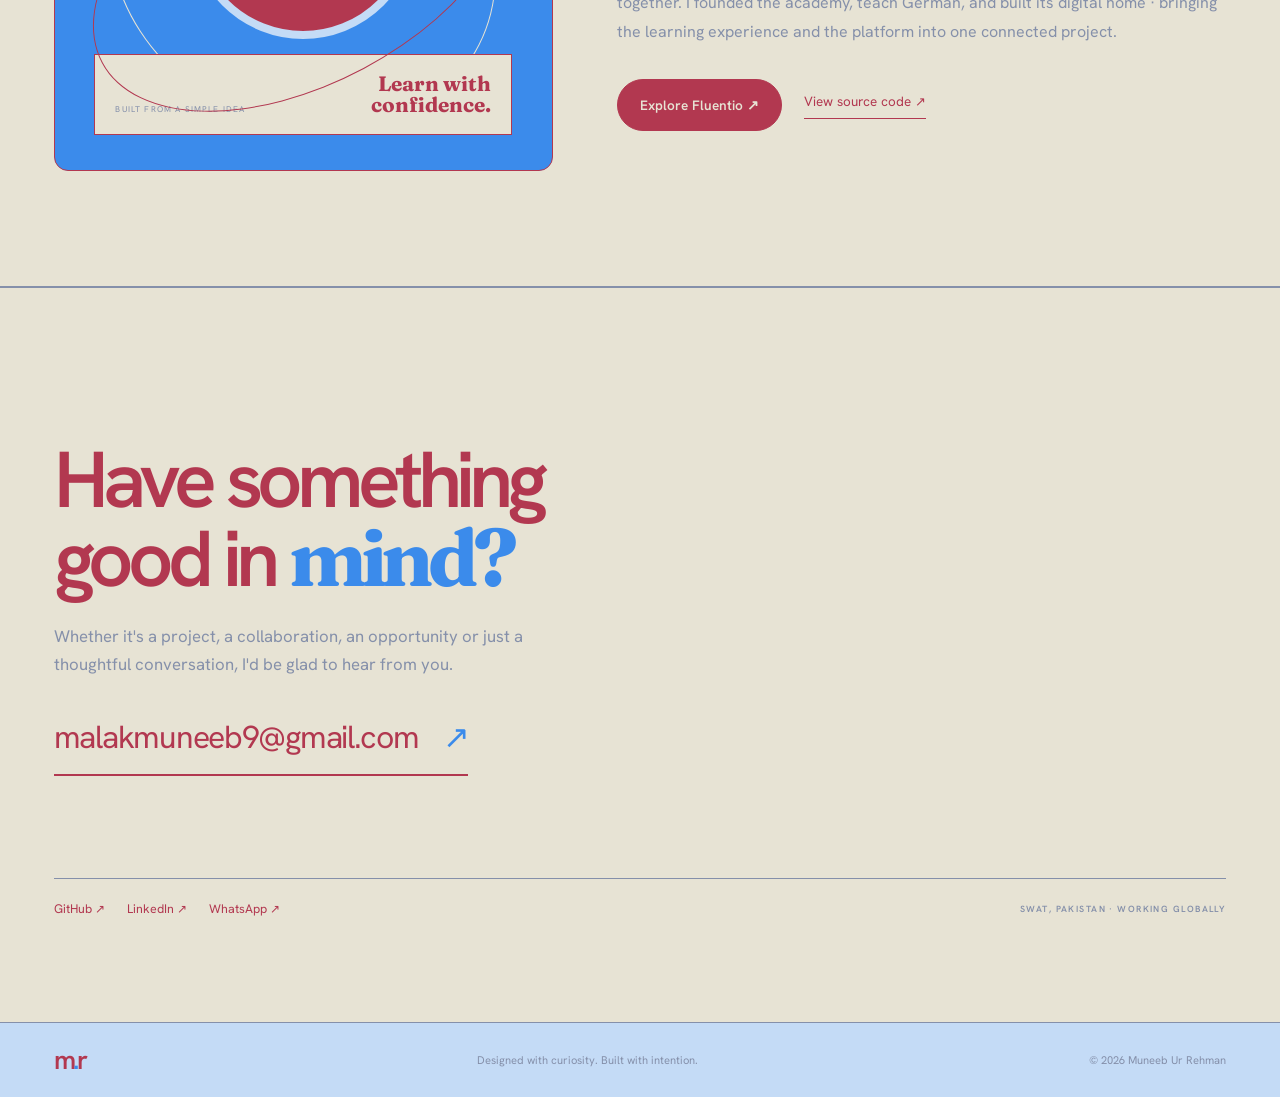
==== commit 2b4ef784: "Refresh responsive stylesheet cache version" ====
--- a/index.html
+++ b/index.html
@@ -17,7 +17,7 @@
   <link rel="icon" href="favicon.svg" type="image/svg+xml">
   <link rel="preload" href="fonts/hanken-grotesk-latin-400-normal.woff2" as="font" type="font/woff2" crossorigin>
   <link rel="preload" href="fonts/hanken-grotesk-latin-600-normal.woff2" as="font" type="font/woff2" crossorigin>
-  <link rel="stylesheet" href="css/main.css?v=20261109-9">
+  <link rel="stylesheet" href="css/main.css?v=20261109-10">
   <script type="application/ld+json">{"@context":"https://schema.org","@type":"Person","name":"Muneeb Ur Rehman","url":"https://muneebinu.github.io/digital-me/","email":"mailto:malakmuneeb9@gmail.com","jobTitle":"Web Developer","knowsAbout":["Web development","Machine learning","Computer vision","German language teaching"],"founder":{"@type":"Organization","name":"Fluentio Academia","url":"https://muneebinu.github.io/Fluentio-Academia/"},"sameAs":["https://github.com/muneebinu","https://www.linkedin.com/in/muneeb-ur-rehman-043624352/"]}</script>
   <script defer src="js/main.js?v=20261109-2"></script>
 </head>
--- a/css/main.css
+++ b/css/main.css
@@ -84,3 +84,217 @@
 @media(max-width:760px){.site-header{height:74px}.desktop-nav,.header-cta{display:none}.menu-toggle{display:block}.mobile-menu{top:74px}.hero{min-height:auto;grid-template-columns:1fr;padding-top:5rem;padding-bottom:6rem;gap:1rem}.hero h1{font-size:clamp(4.2rem,15vw,7rem)}.hero-visual{min-height:440px;margin-top:1rem}.portrait-frame{width:min(68%,330px)}.tag-top{left:5%;top:8%}.tag-bottom{right:3%;bottom:7%}.hero-scroll{bottom:2rem}.about-grid,.work-heading,.capabilities-head,.founder{grid-template-columns:1fr;gap:2rem}.about-grid{gap:2.5rem}.about h2,.work h2,.capabilities h2{font-size:clamp(3.5rem,11vw,5.5rem)}.about-facts{grid-template-columns:1fr 1fr}.about-facts div:last-child{grid-column:1/-1}.work-heading{margin-bottom:2.5rem}.work-heading>p{max-width:560px}.founder-art{min-height:340px;order:2}.founder-copy{order:1}.capabilities-head{gap:1.5rem}.capability{grid-template-columns:35px 1fr 50px;gap:13px;padding:21px 0}.capability p{grid-column:2/3;grid-row:2}.capability>b{grid-column:3;grid-row:1}.contact-bottom{align-items:flex-start;flex-direction:column}.site-footer{flex-wrap:wrap}.site-footer>span:nth-child(2){order:3;width:100%}}
 @media(max-width:540px){:root{--pad:1.15rem}.hero{padding-top:4rem}.eyebrow{font-size:.54rem;letter-spacing:.1em;flex-wrap:wrap;margin-bottom:1.7rem}.hero-intro{font-size:1rem}.hero-actions{gap:9px}.button{min-height:48px;padding:0 16px;font-size:.78rem;gap:12px}.hero-visual{min-height:390px}.portrait-frame{width:72%}.portrait-tag{padding:12px}.tag-top b{font-size:1.2rem}.tag-bottom b{font-size:.72rem}.hero-footnote{font-size:.52rem;gap:12px}.about,.work,.capabilities{padding-top:5rem;padding-bottom:5rem}.about h2,.work h2,.capabilities h2{font-size:clamp(3.1rem,13vw,4.5rem)}.about-facts{gap:18px 12px}.about-facts b{font-size:.88rem}.about-facts small{font-size:.7rem}.project-grid{grid-template-columns:1fr;gap:2.7rem}.project-visual{aspect-ratio:1.38}.project-meta{font-size:.5rem}.project-title-row h3{font-size:1.45rem}.project-card>p{font-size:.86rem}.filter-row{gap:7px}.filter{min-height:35px;padding:0 11px;font-size:.69rem}.founder-art{min-height:290px}.founder h2{font-size:clamp(2.9rem,12vw,4.2rem)}.founder-links{gap:15px}.contact h2{font-size:clamp(3.7rem,14vw,6rem)}.contact-email{font-size:clamp(1.05rem,5vw,1.5rem)}.contact-bottom>span{font-size:.5rem}.work-outro{align-items:flex-start;flex-direction:column}.site-footer{font-size:.64rem}}
 @media(prefers-reduced-motion:reduce){*,*::before,*::after{scroll-behavior:auto!important;animation-duration:.01ms!important;animation-iteration-count:1!important;transition-duration:.01ms!important}.js-reveal{opacity:1;transform:none}.marquee-track{animation:none}}
+
+
+/* Responsive layout pass: laptop, tablet and small-screen proportions. */
+.section-shell,
+.site-header,
+.site-footer,
+.project-card,
+.project-visual,
+.hero-copy,
+.hero-visual,
+.about-grid > *,
+.work-heading > *,
+.capabilities-head > *,
+.founder > * {
+  min-width: 0;
+}
+img,
+iframe {
+  max-width: 100%;
+}
+h1, h2, h3, p, a, span, small, b {
+  overflow-wrap: break-word;
+}
+.project-card > p,
+.about-copy,
+.founder-copy,
+.contact-copy {
+  overflow-wrap: anywhere;
+}
+.project-meta {
+  flex-wrap: wrap;
+  line-height: 1.5;
+}
+.project-title-row h3 {
+  min-width: 0;
+  overflow-wrap: anywhere;
+}
+.contact-email {
+  max-width: 100%;
+  overflow-wrap: anywhere;
+  word-break: break-word;
+}
+.site-footer > span {
+  min-width: 0;
+}
+
+/* Standard laptop and compact desktop widths. */
+@media (min-width: 1001px) and (max-width: 1280px) {
+  :root { --pad: clamp(2rem, 4.2vw, 3.6rem); }
+  .hero {
+    grid-template-columns: minmax(0, 1.05fr) minmax(330px, .95fr);
+    gap: clamp(1.5rem, 3vw, 3rem);
+  }
+  .hero h1 { font-size: clamp(4.4rem, 7.2vw, 6.6rem); }
+  .hero-visual { min-height: clamp(440px, 43vw, 540px); }
+  .portrait-frame { width: min(76%, 390px); }
+  .tag-top { left: 0; }
+  .tag-bottom { right: 0; }
+  .work-heading { gap: clamp(2rem, 4vw, 3.5rem); }
+  .project-grid { column-gap: clamp(1.2rem, 2.4vw, 2rem); }
+  .capability { gap: 18px; }
+  .founder { gap: clamp(2.5rem, 5vw, 4.5rem); }
+}
+
+/* Tablet and narrow laptop widths. */
+@media (min-width: 761px) and (max-width: 1000px) {
+  :root { --pad: clamp(1.5rem, 4vw, 2.5rem); }
+  .site-header { height: 78px; }
+  .hero {
+    min-height: auto;
+    grid-template-columns: minmax(0, 1.08fr) minmax(280px, .92fr);
+    gap: 1.25rem;
+    padding-top: 4.5rem;
+    padding-bottom: 6.5rem;
+  }
+  .hero h1 { font-size: clamp(3.8rem, 7.1vw, 5.6rem); }
+  .hero-intro { font-size: 1rem; }
+  .hero-actions { gap: 9px; }
+  .button { gap: 13px; padding-inline: 17px; }
+  .hero-visual { min-height: 420px; }
+  .portrait-frame { width: 78%; }
+  .tag-top { left: -1%; top: 10%; }
+  .tag-bottom { right: -1%; bottom: 9%; }
+  .portrait-tag { padding: 12px 13px; }
+  .tag-top b { font-size: 1.25rem; }
+  .tag-bottom b { font-size: .72rem; }
+  .hero-scroll { bottom: 2rem; }
+  .about-grid { grid-template-columns: minmax(0, 1fr) minmax(0, .9fr); gap: 2.5rem; }
+  .about h2, .work h2, .capabilities h2, .founder h2, .contact h2 {
+    font-size: clamp(3rem, 6vw, 4.7rem);
+  }
+  .work-heading { grid-template-columns: minmax(0, 1fr) minmax(240px, .75fr); gap: 2rem; }
+  .project-grid { grid-template-columns: repeat(2, minmax(0, 1fr)); gap: 1.6rem; }
+  .project-card { padding: 9px; }
+  .project-meta { font-size: .49rem; gap: 5px 9px; }
+  .project-title-row h3 { font-size: clamp(1.15rem, 2vw, 1.55rem); }
+  .project-card > p { font-size: .82rem; }
+  .project-tags { gap: 5px; }
+  .project-tags span { font-size: .59rem; padding: 5px 8px; }
+  .capabilities-head { grid-template-columns: minmax(0, 1fr) minmax(240px, .75fr); gap: 2rem; }
+  .capability {
+    grid-template-columns: 42px minmax(0, 1fr) 54px;
+    gap: 13px;
+    padding: 20px 0;
+  }
+  .capability p { grid-column: 2; grid-row: 2; }
+  .capability > b { grid-column: 3; grid-row: 1; }
+  .founder { grid-template-columns: minmax(0, .9fr) minmax(0, 1.1fr); gap: 2rem; }
+  .founder-art { min-height: 330px; }
+  .founder-caption { gap: 10px; padding: 13px; }
+  .founder-caption > span { font-size: .45rem; }
+  .founder-caption > b { font-size: 1.05rem; }
+  .contact-email { font-size: clamp(1.2rem, 2.6vw, 1.8rem); }
+}
+
+/* Phones and compact portrait tablets. */
+@media (max-width: 760px) {
+  :root { --pad: clamp(1.1rem, 5vw, 1.65rem); }
+  .site-header { height: 72px; }
+  .mobile-menu { top: 72px; }
+  .hero {
+    min-height: 0;
+    padding-top: clamp(3.5rem, 9vw, 4.8rem);
+    padding-bottom: 6rem;
+  }
+  .hero h1 {
+    max-width: 100%;
+    font-size: clamp(3.45rem, 12.5vw, 5.4rem);
+    line-height: .94;
+    letter-spacing: -.075em;
+    text-wrap: balance;
+  }
+  .hero-intro { max-width: 38rem; }
+  .hero-visual {
+    width: 100%;
+    max-width: 34rem;
+    min-height: clamp(340px, 95vw, 440px);
+    margin-inline: auto;
+  }
+  .portrait-frame { width: min(68%, 310px); }
+  .tag-top { left: 3%; }
+  .tag-bottom { right: 2%; }
+  .hero-footnote { gap: 10px 18px; }
+  .hero-footnote span { max-width: 100%; }
+  .about-grid, .work-heading, .capabilities-head, .founder {
+    grid-template-columns: minmax(0, 1fr);
+  }
+  .about h2, .work h2, .capabilities h2 {
+    font-size: clamp(2.9rem, 10.5vw, 4.8rem);
+  }
+  .about-facts { grid-template-columns: repeat(2, minmax(0, 1fr)); }
+  .project-grid { grid-template-columns: minmax(0, 1fr); }
+  .project-card { width: 100%; }
+  .project-visual { aspect-ratio: 1.5; }
+  .project-title-row h3 { font-size: clamp(1.35rem, 5vw, 1.75rem); }
+  .capability {
+    grid-template-columns: 35px minmax(0, 1fr) 48px;
+    gap: 12px;
+  }
+  .capability h3 { overflow-wrap: anywhere; }
+  .founder-art { width: 100%; min-height: clamp(280px, 78vw, 350px); }
+  .founder-copy { max-width: 100%; }
+  .contact h2 { font-size: clamp(3.1rem, 11.5vw, 5rem); }
+  .contact-email { font-size: clamp(1.05rem, 4.8vw, 1.5rem); gap: 12px; }
+  .contact-bottom { align-items: flex-start; flex-direction: column; }
+  .site-footer { align-items: flex-start; flex-wrap: wrap; }
+}
+
+/* Small phones: prevent oversized headings, buttons and metadata from clipping. */
+@media (max-width: 420px) {
+  :root { --pad: 1rem; }
+  .hero { padding-top: 3.25rem; padding-bottom: 5.5rem; }
+  .hero h1 { font-size: clamp(3.1rem, 12vw, 3.8rem); }
+  .hero-actions { align-items: stretch; flex-direction: column; max-width: 17rem; }
+  .hero-actions .button { width: 100%; justify-content: space-between; }
+  .hero-visual { min-height: 330px; }
+  .portrait-frame { width: 70%; }
+  .portrait-tag { max-width: 46%; padding: 10px; }
+  .portrait-tag > span { font-size: .43rem; letter-spacing: .1em; }
+  .tag-top b { font-size: 1.05rem; }
+  .tag-bottom b { font-size: .65rem; }
+  .hero-footnote { flex-direction: column; align-items: flex-start; font-size: .5rem; }
+  .about h2, .work h2, .capabilities h2 { font-size: clamp(2.65rem, 11vw, 3.6rem); }
+  .about-facts { gap: 16px 10px; }
+  .about-facts b { font-size: .82rem; }
+  .about-facts small { font-size: .68rem; }
+  .filter-row { gap: 7px; }
+  .filter { max-width: 100%; min-height: 36px; padding-inline: 10px; font-size: .67rem; }
+  .project-card { padding: 8px; }
+  .project-visual { aspect-ratio: 1.32; }
+  .project-meta { font-size: .46rem; }
+  .project-title-row { align-items: flex-start; }
+  .project-title-row h3 { font-size: 1.3rem; }
+  .project-card > p { font-size: .83rem; }
+  .project-tags span { font-size: .58rem; }
+  .recognition-art { width: 70%; }
+  .recognition-art > small { font-size: .38rem; }
+  .founder-caption { left: 6%; right: 6%; gap: 8px; padding: 12px; }
+  .founder-caption > span { font-size: .43rem; }
+  .founder-caption > b { font-size: 1rem; }
+  .founder h2 { font-size: clamp(2.6rem, 10.5vw, 3.7rem); }
+  .founder-links { align-items: flex-start; flex-direction: column; }
+  .contact h2 { font-size: clamp(2.85rem, 11.5vw, 3.8rem); }
+  .contact-email { font-size: clamp(.98rem, 4.5vw, 1.2rem); }
+  .contact-bottom > span { font-size: .48rem; }
+  .site-footer { gap: 12px; }
+  .site-footer > span:last-child { margin-left: auto; text-align: right; }
+}
+
+/* Wider screens should retain a deliberate reading width. */
+@media (min-width: 1600px) {
+  :root { --pad: clamp(6rem, 8vw, 8rem); }
+  .hero { gap: 6rem; }
+}
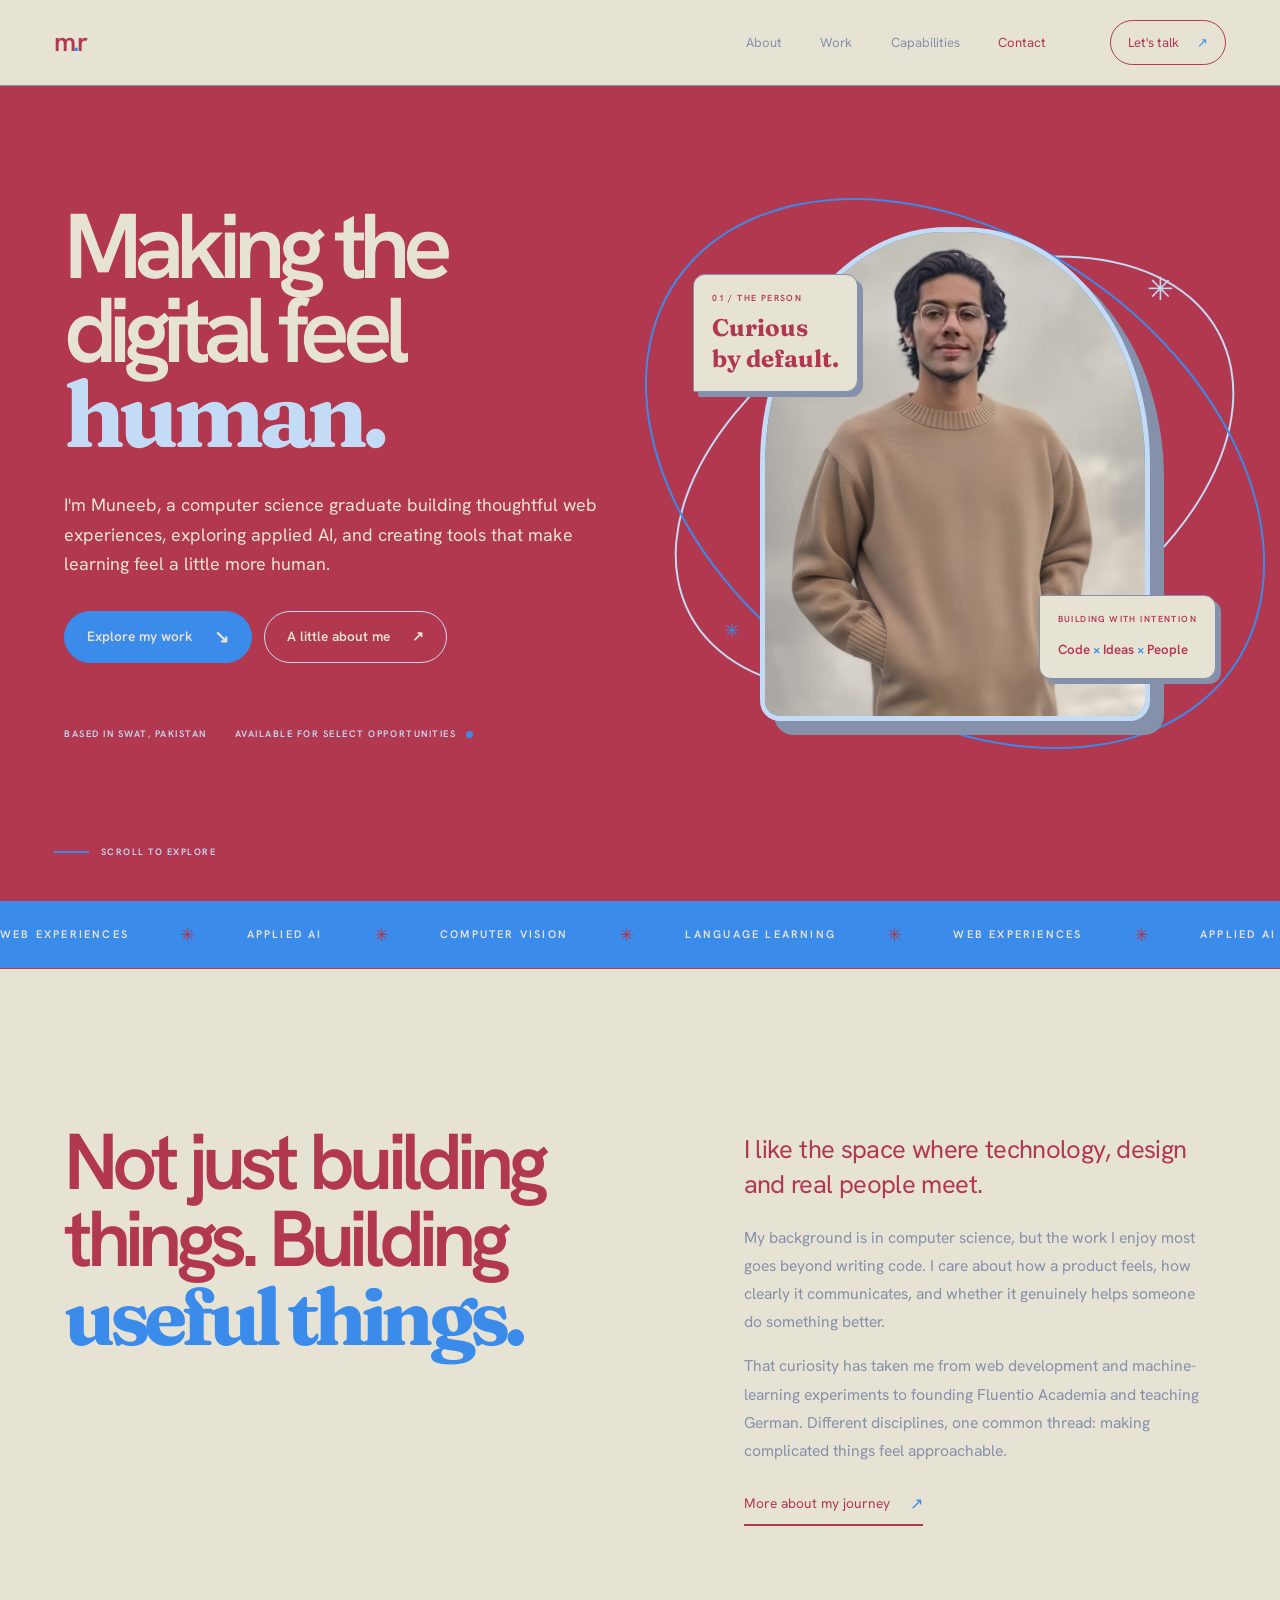
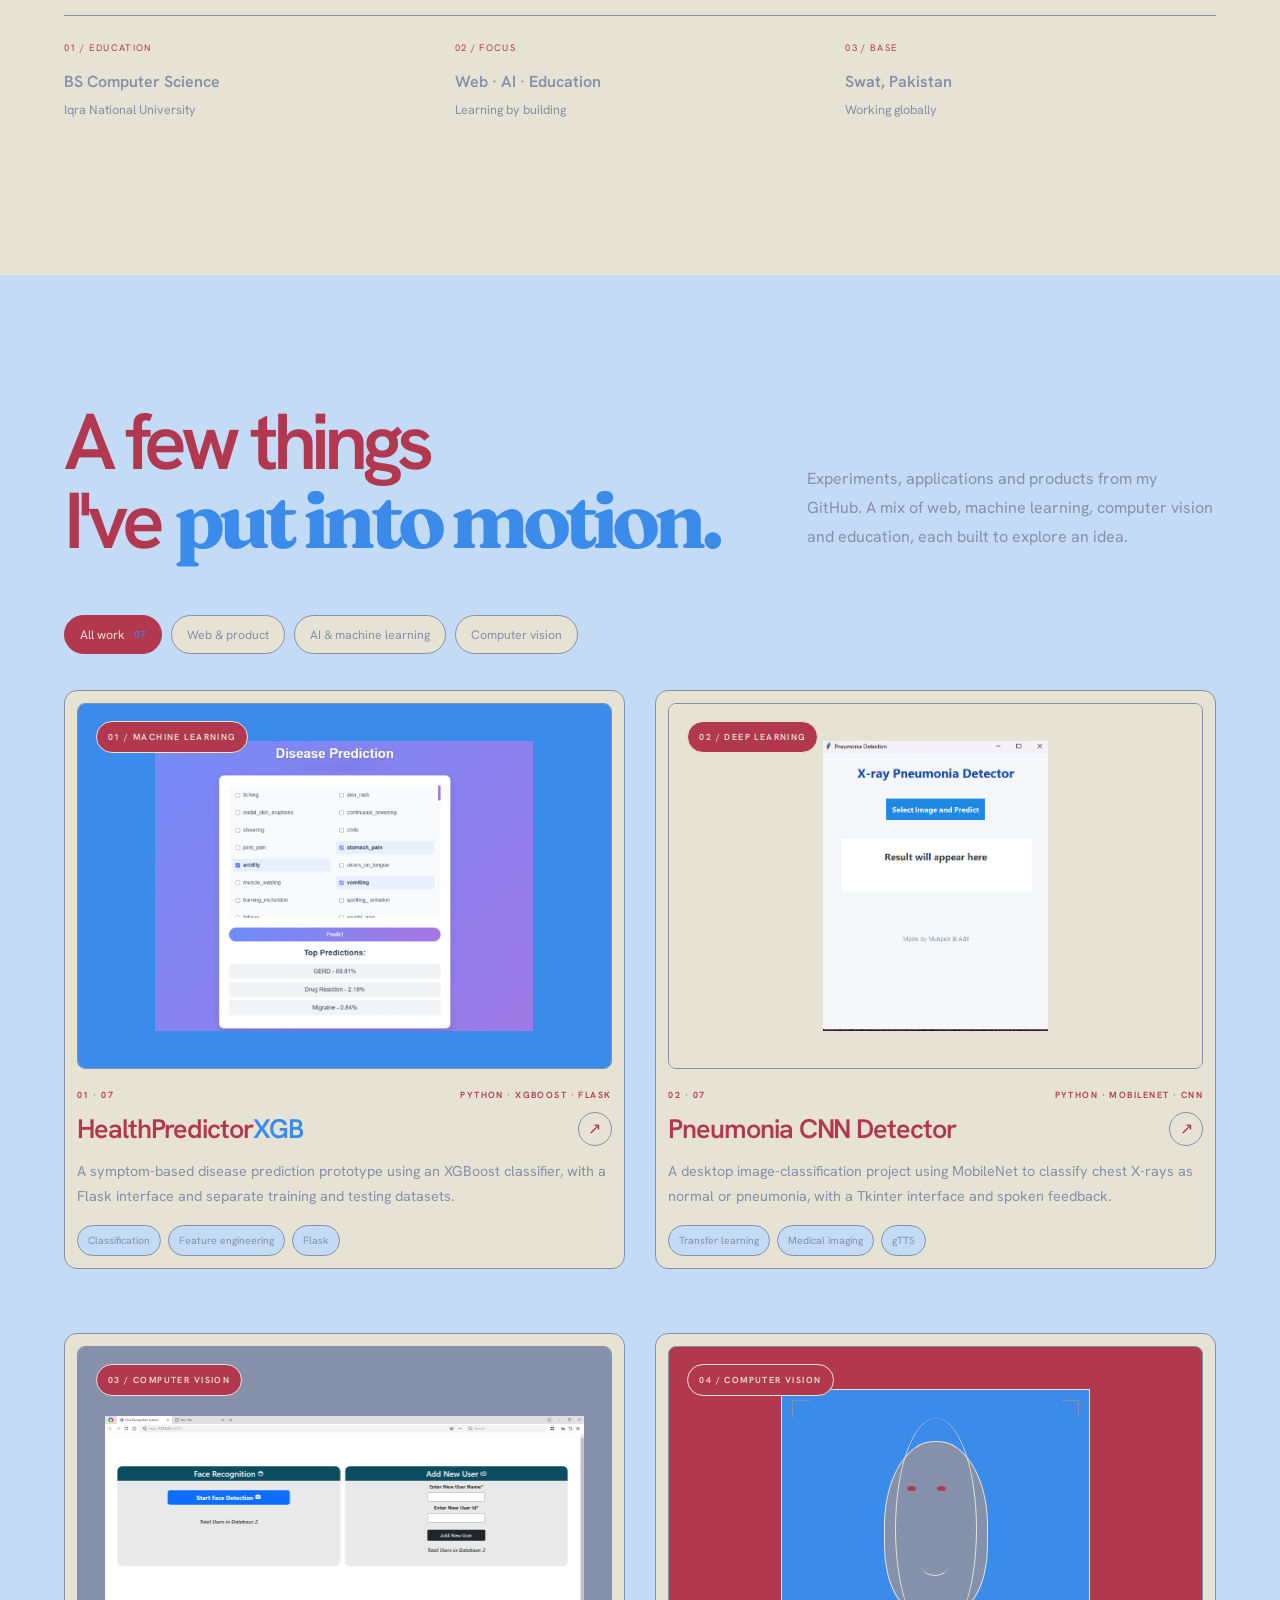
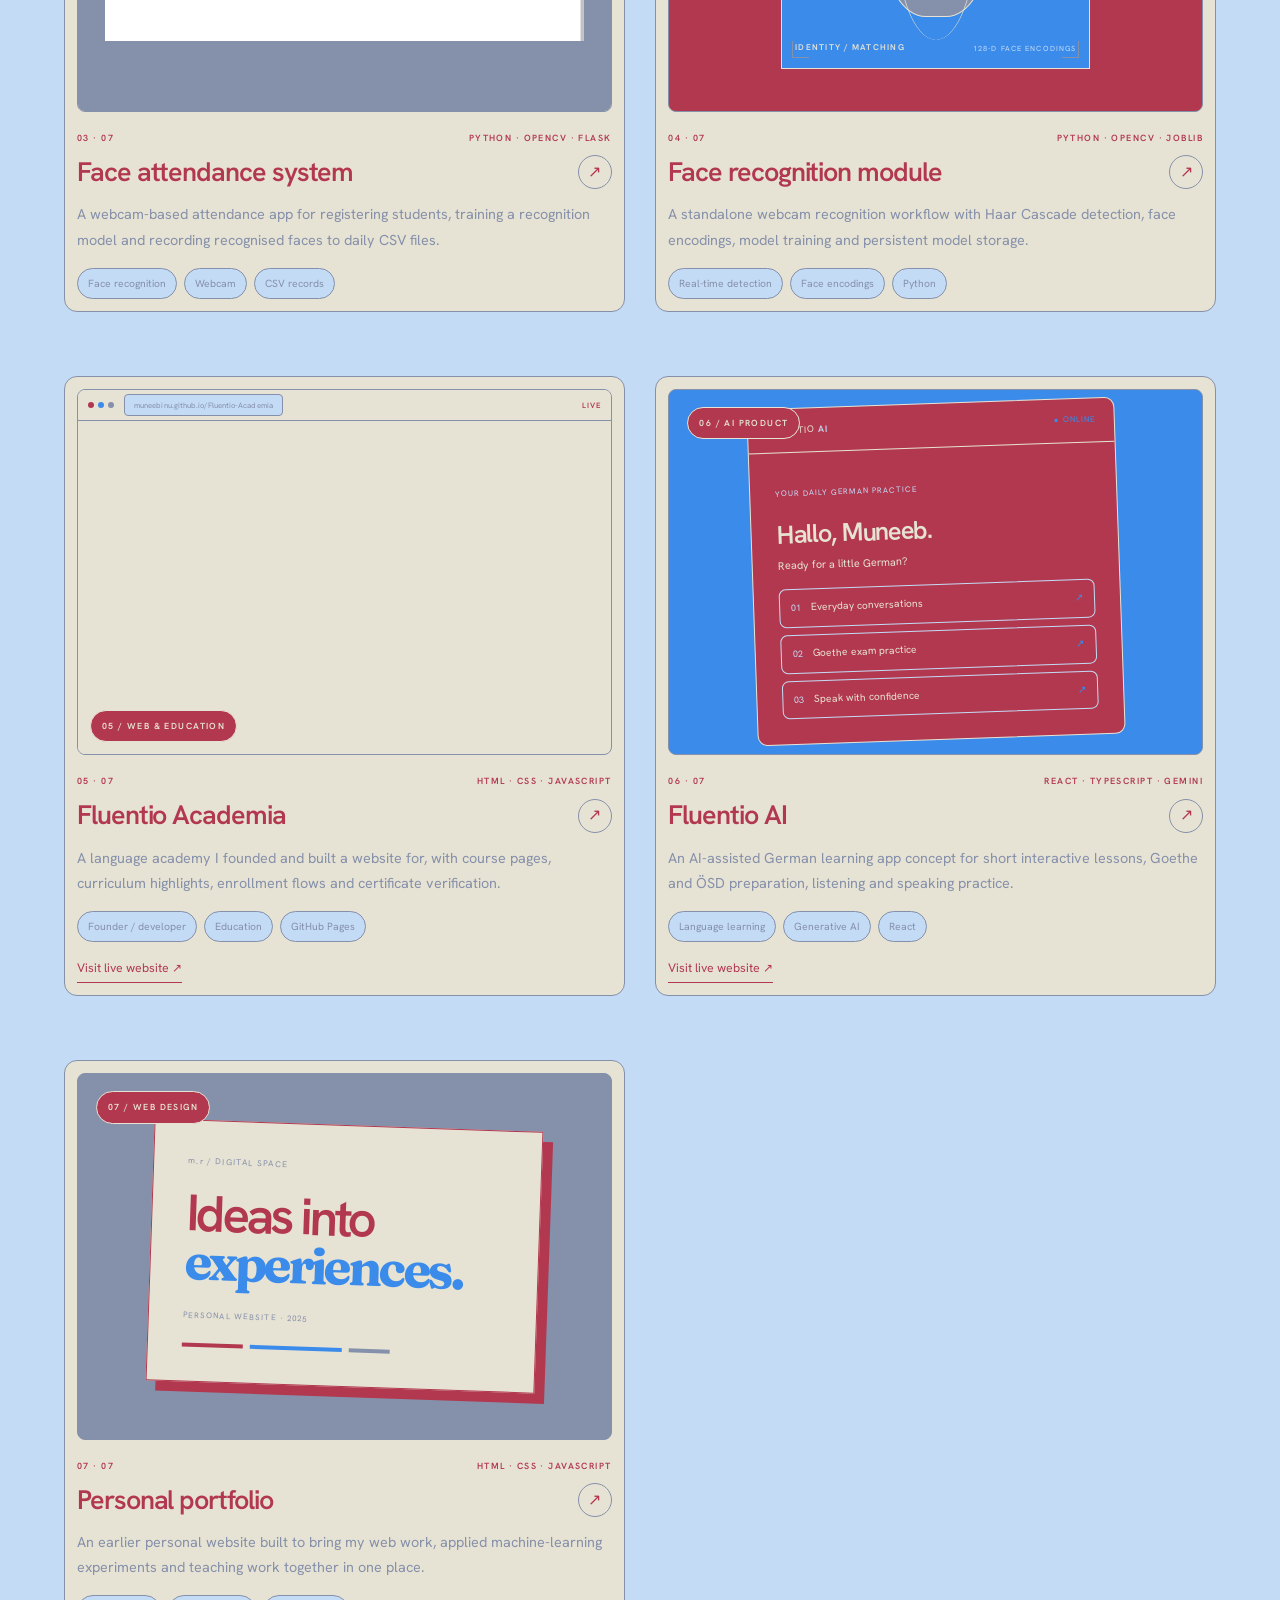
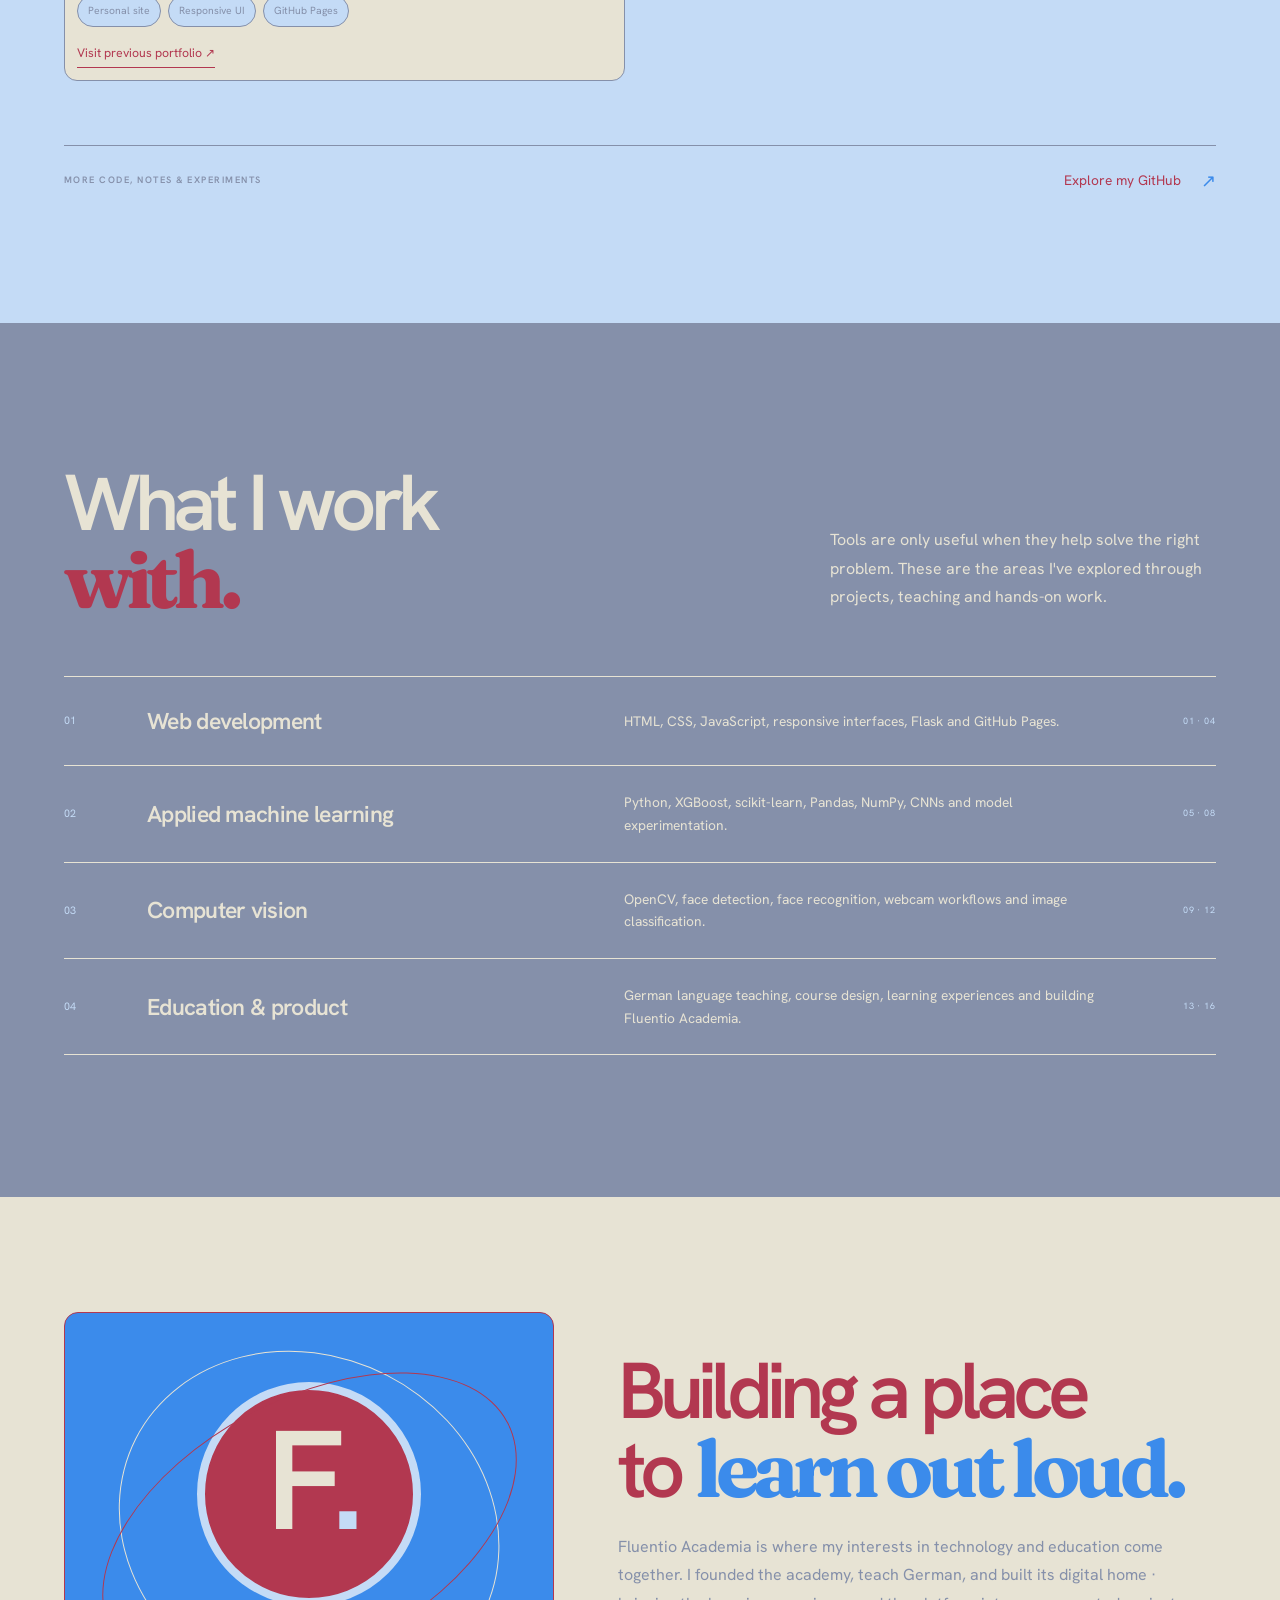
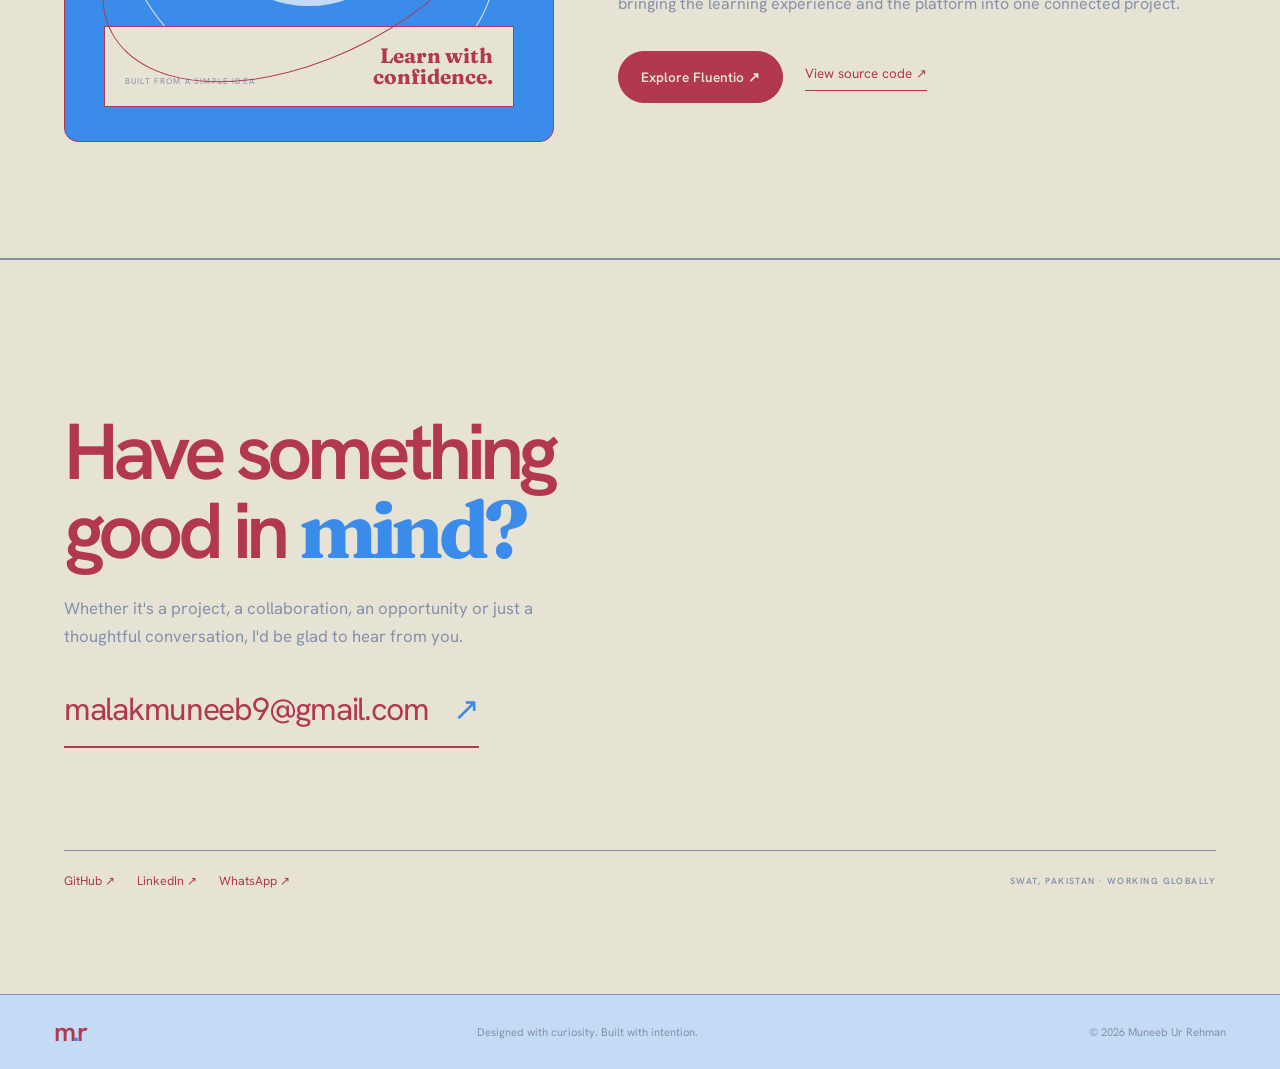
==== commit eee031a7: "Bust cached stylesheet after responsive layout fix" ====
--- a/index.html
+++ b/index.html
@@ -17,7 +17,7 @@
   <link rel="icon" href="favicon.svg" type="image/svg+xml">
   <link rel="preload" href="fonts/hanken-grotesk-latin-400-normal.woff2" as="font" type="font/woff2" crossorigin>
   <link rel="preload" href="fonts/hanken-grotesk-latin-600-normal.woff2" as="font" type="font/woff2" crossorigin>
-  <link rel="stylesheet" href="css/main.css?v=20261109-10">
+  <link rel="stylesheet" href="css/main.css?v=20261109-12">
   <script type="application/ld+json">{"@context":"https://schema.org","@type":"Person","name":"Muneeb Ur Rehman","url":"https://muneebinu.github.io/digital-me/","email":"mailto:malakmuneeb9@gmail.com","jobTitle":"Web Developer","knowsAbout":["Web development","Machine learning","Computer vision","German language teaching"],"founder":{"@type":"Organization","name":"Fluentio Academia","url":"https://muneebinu.github.io/Fluentio-Academia/"},"sameAs":["https://github.com/muneebinu","https://www.linkedin.com/in/muneeb-ur-rehman-043624352/"]}</script>
   <script defer src="js/main.js?v=20261109-2"></script>
 </head>
--- a/css/main.css
+++ b/css/main.css
@@ -298,3 +298,54 @@
   :root { --pad: clamp(6rem, 8vw, 8rem); }
   .hero { gap: 6rem; }
 }
+
+
+/* Full-bleed section backgrounds with the original 1440px content measure. */
+.section-shell {
+  width: 100%;
+  max-width: none;
+  margin-inline: 0;
+  padding-left: max(var(--pad), calc((100vw - var(--max)) / 2 + var(--pad)));
+  padding-right: max(var(--pad), calc((100vw - var(--max)) / 2 + var(--pad)));
+}
+
+
+/* Final viewport-width correction: remove the oversized side gutters that
+   were introduced by the previous full-bleed container calculation. */
+.section-shell {
+  width: 100%;
+  max-width: none;
+  margin-inline: 0;
+  padding-left: clamp(1.25rem, 5vw, 5.5rem);
+  padding-right: clamp(1.25rem, 5vw, 5.5rem);
+}
+
+@media (min-width: 1001px) {
+  .hero {
+    grid-template-columns: minmax(0, 1.05fr) minmax(0, .95fr);
+    gap: clamp(2rem, 4vw, 4.5rem);
+  }
+
+  .hero-copy,
+  .hero-visual {
+    min-width: 0;
+  }
+}
+
+@media (min-width: 1600px) {
+  .section-shell {
+    padding-left: max(5.5rem, calc((100vw - 1680px) / 2 + 5.5rem));
+    padding-right: max(5.5rem, calc((100vw - 1680px) / 2 + 5.5rem));
+  }
+}
+
+html,
+body,
+main {
+  width: 100%;
+  max-width: 100%;
+}
+
+body {
+  overflow-x: clip;
+}
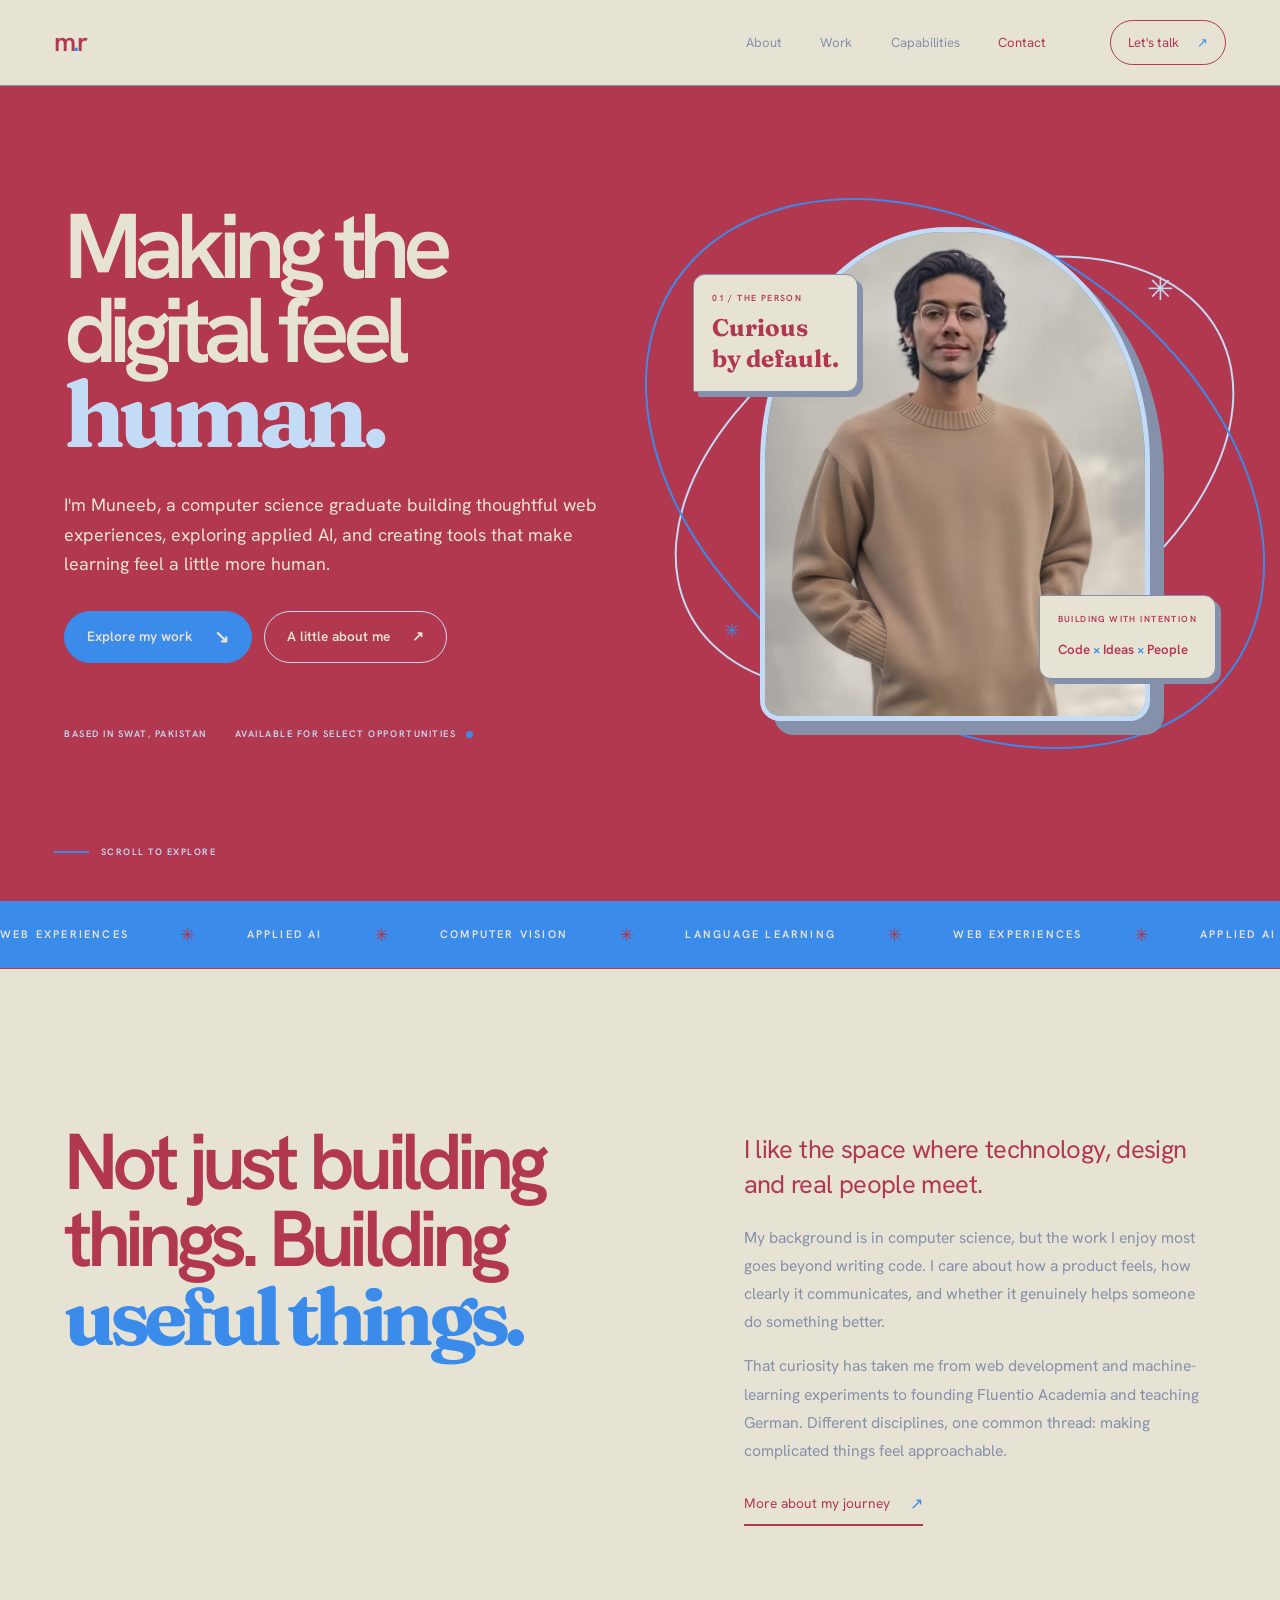
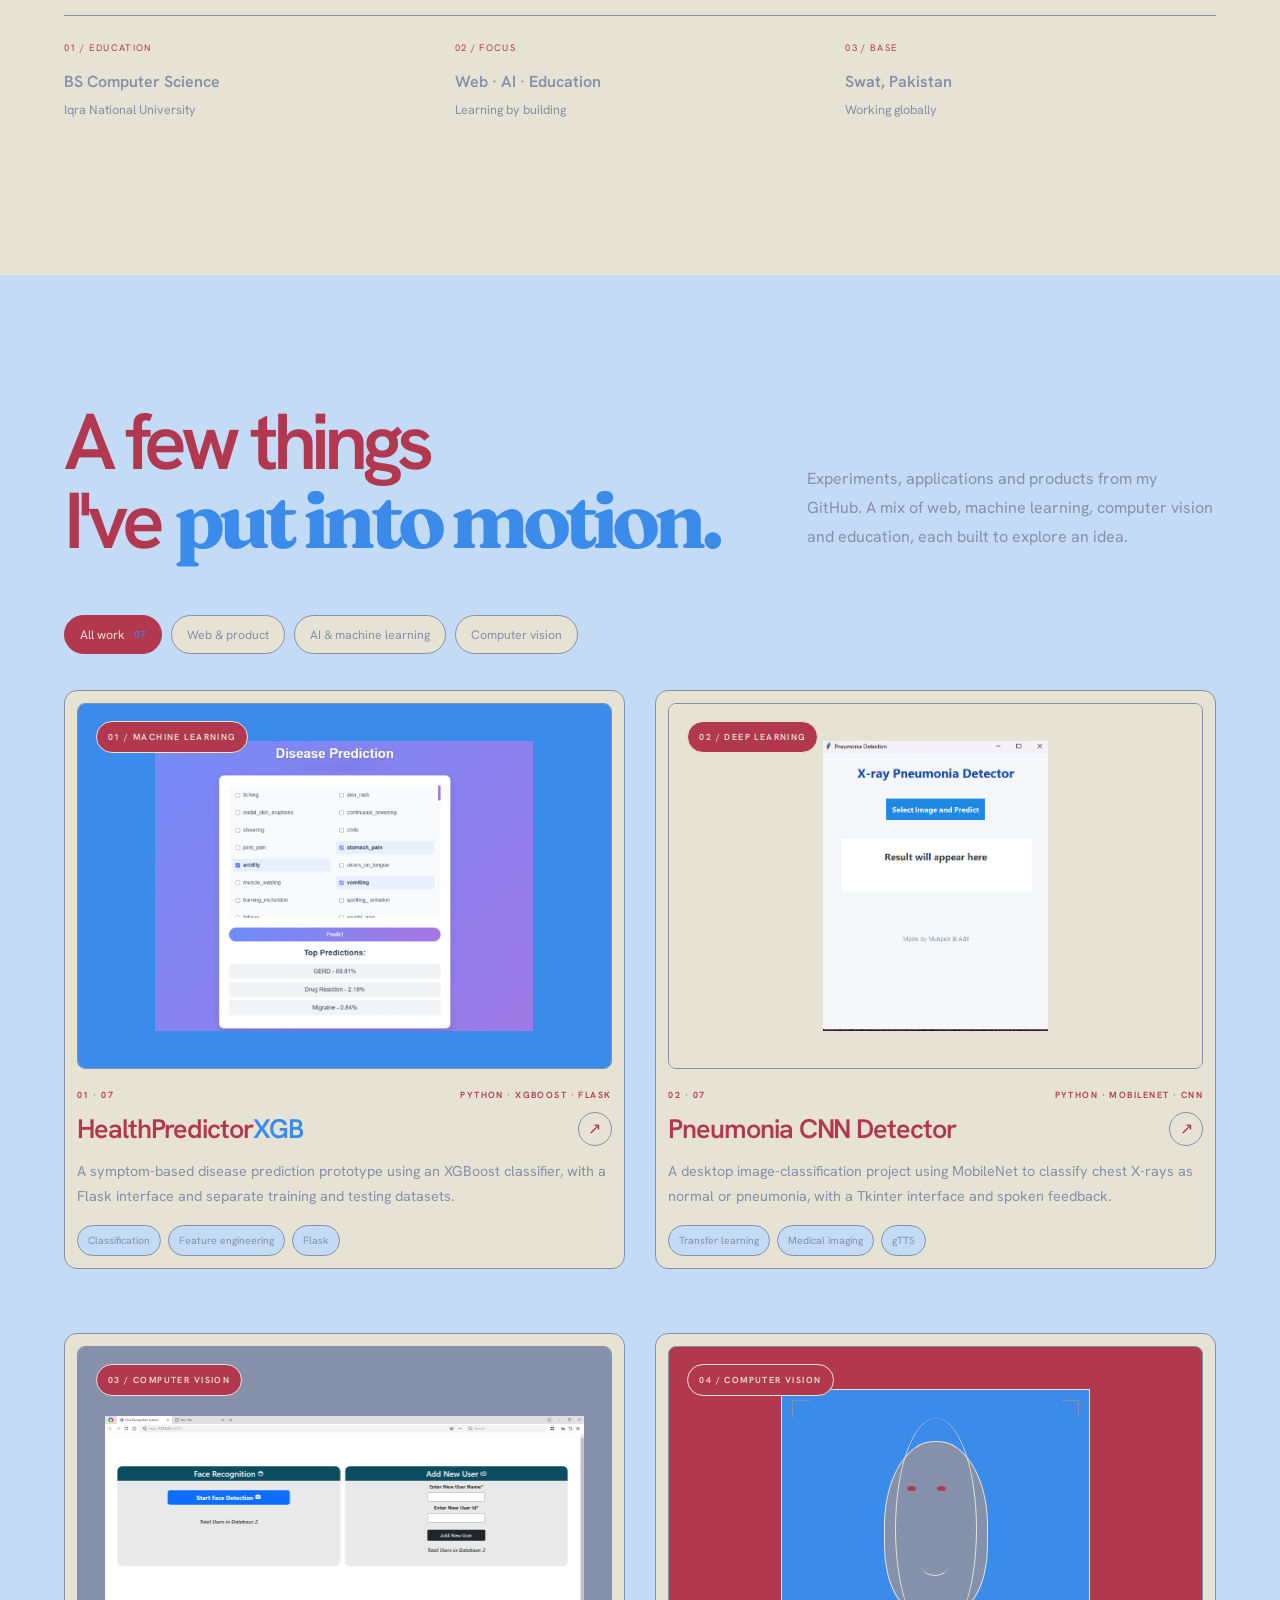
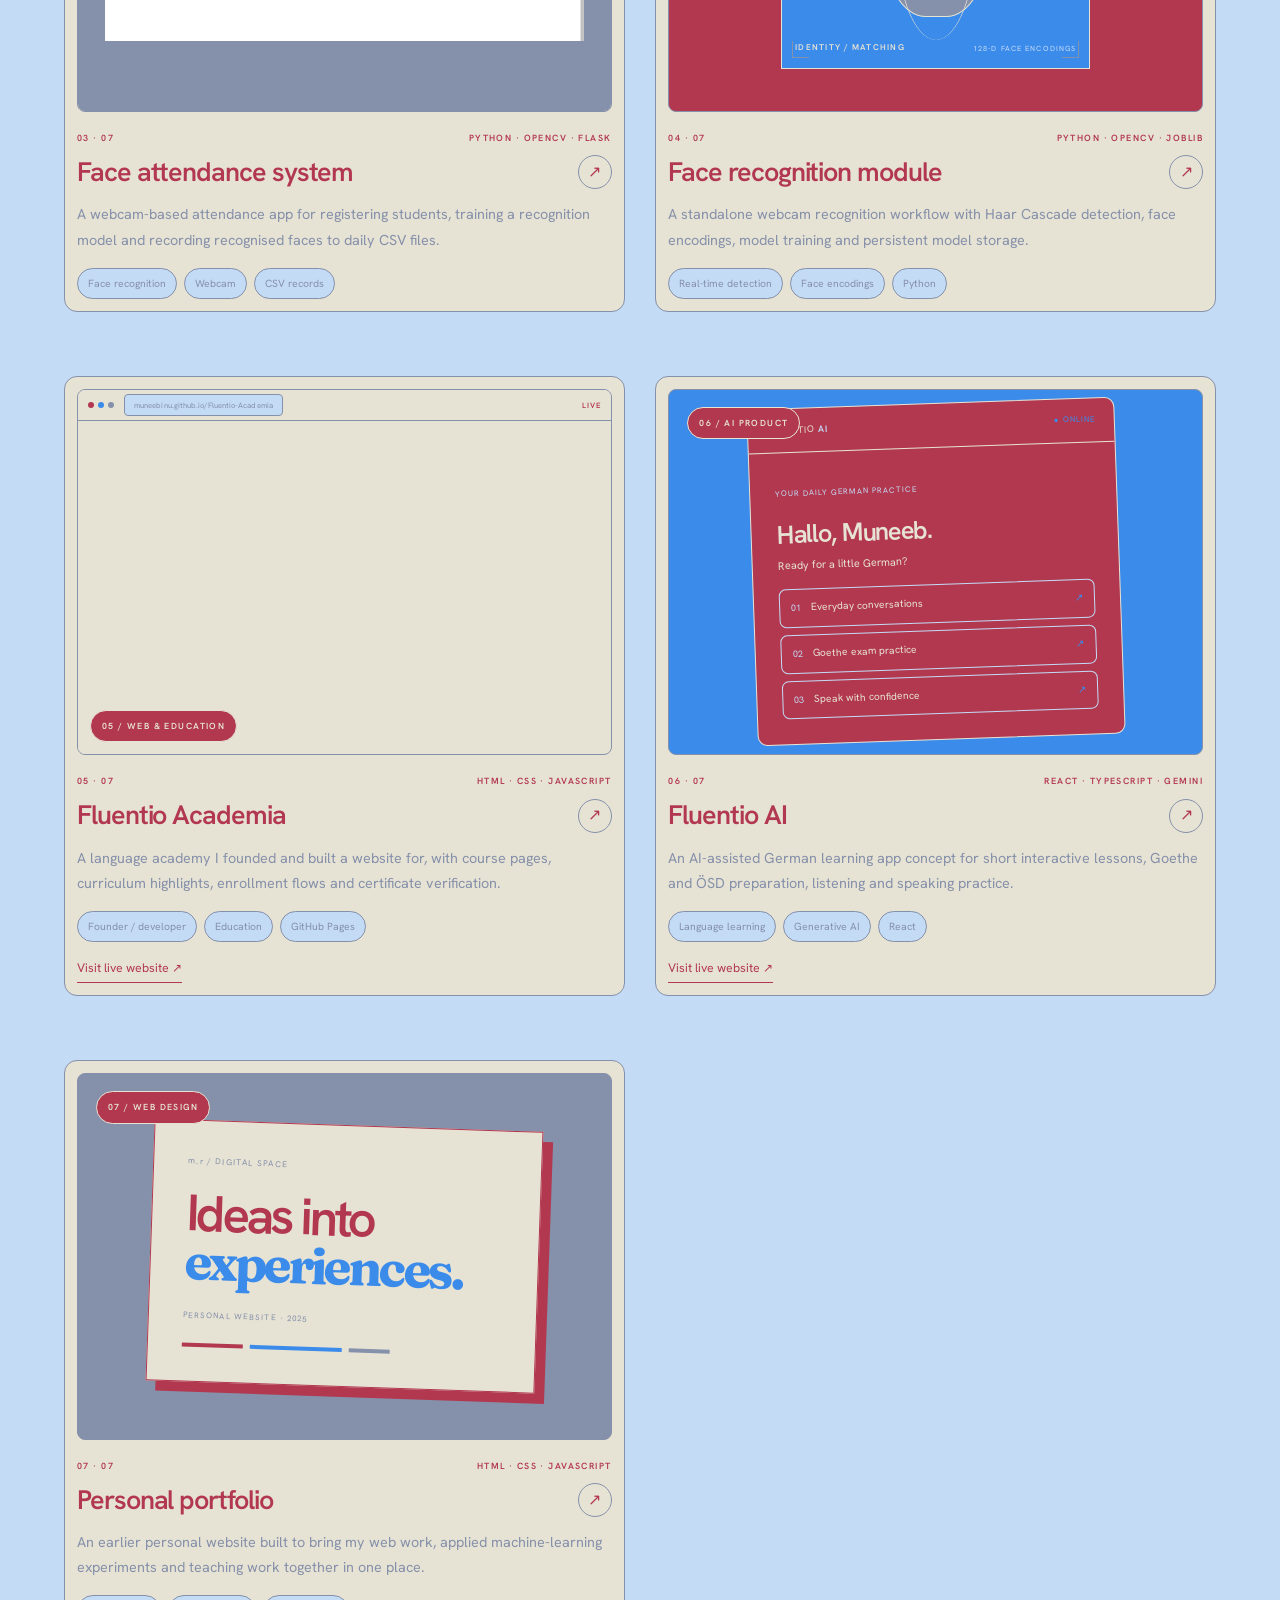
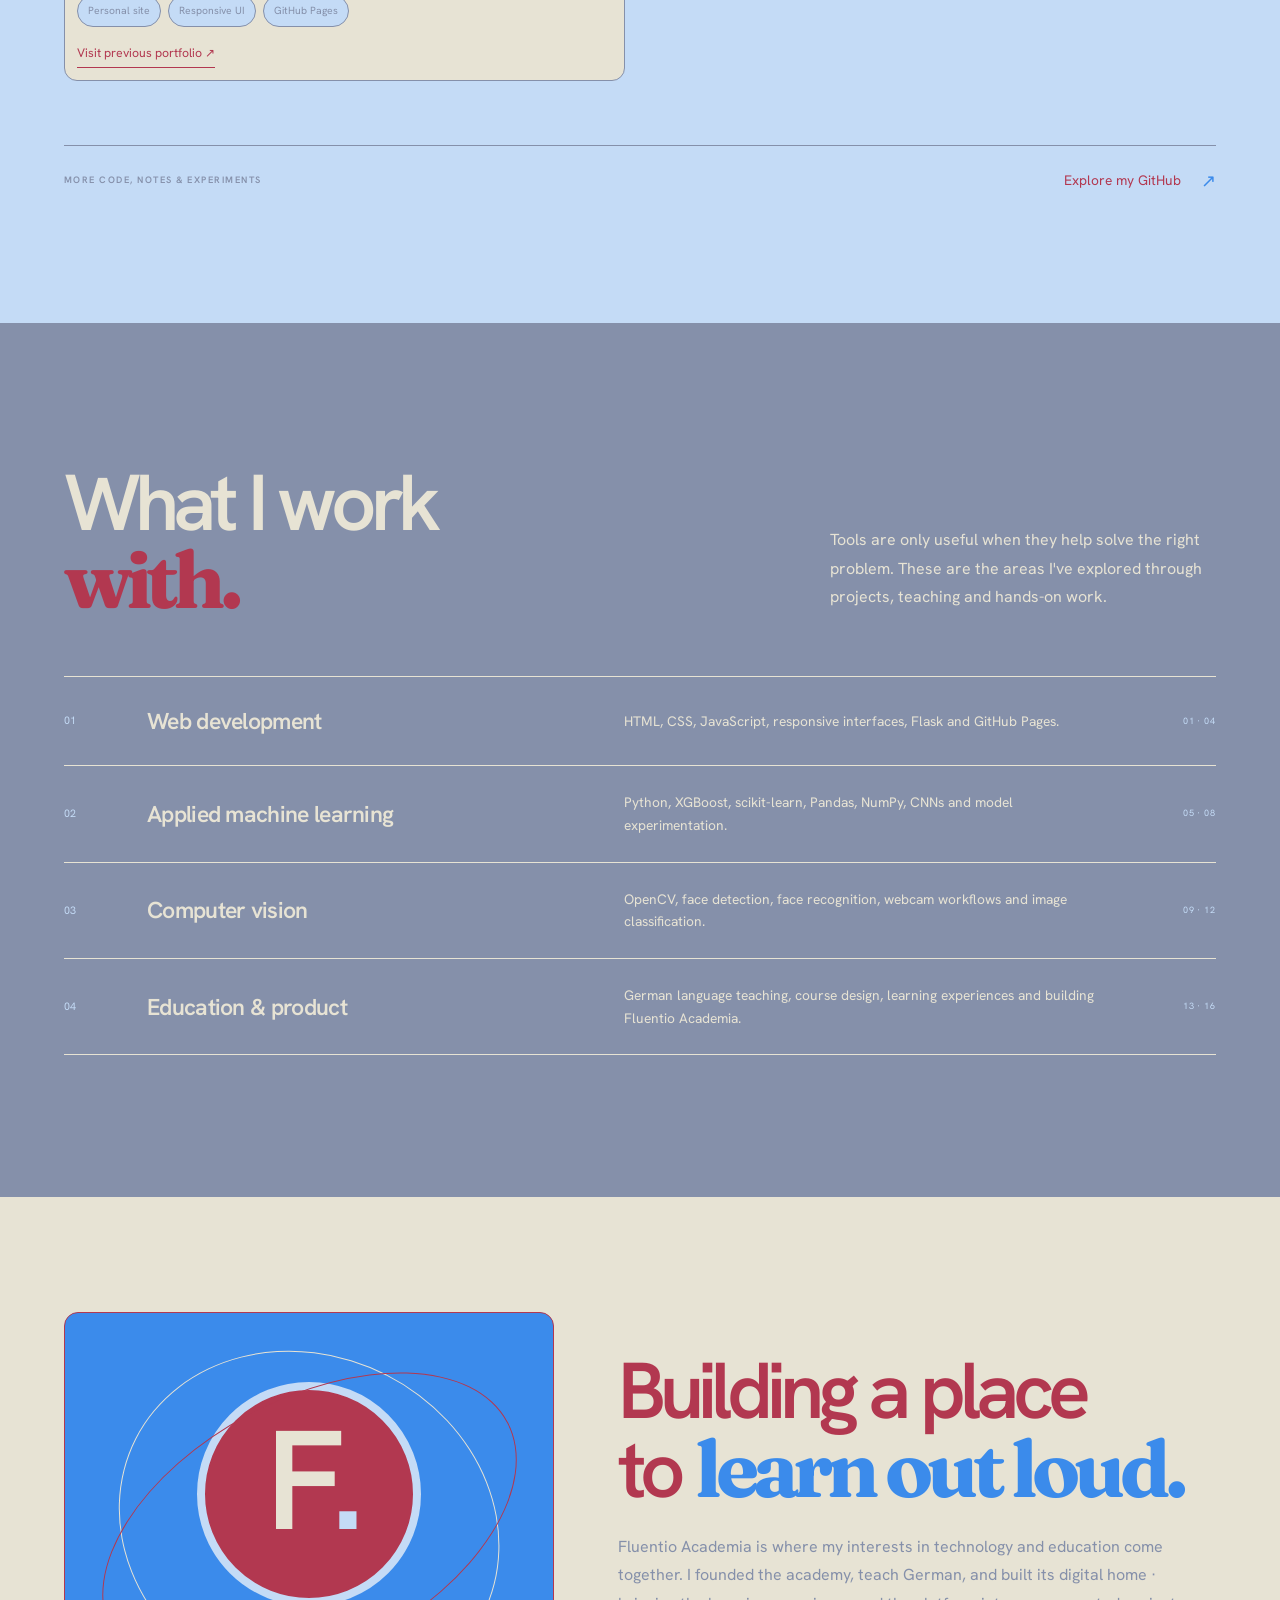
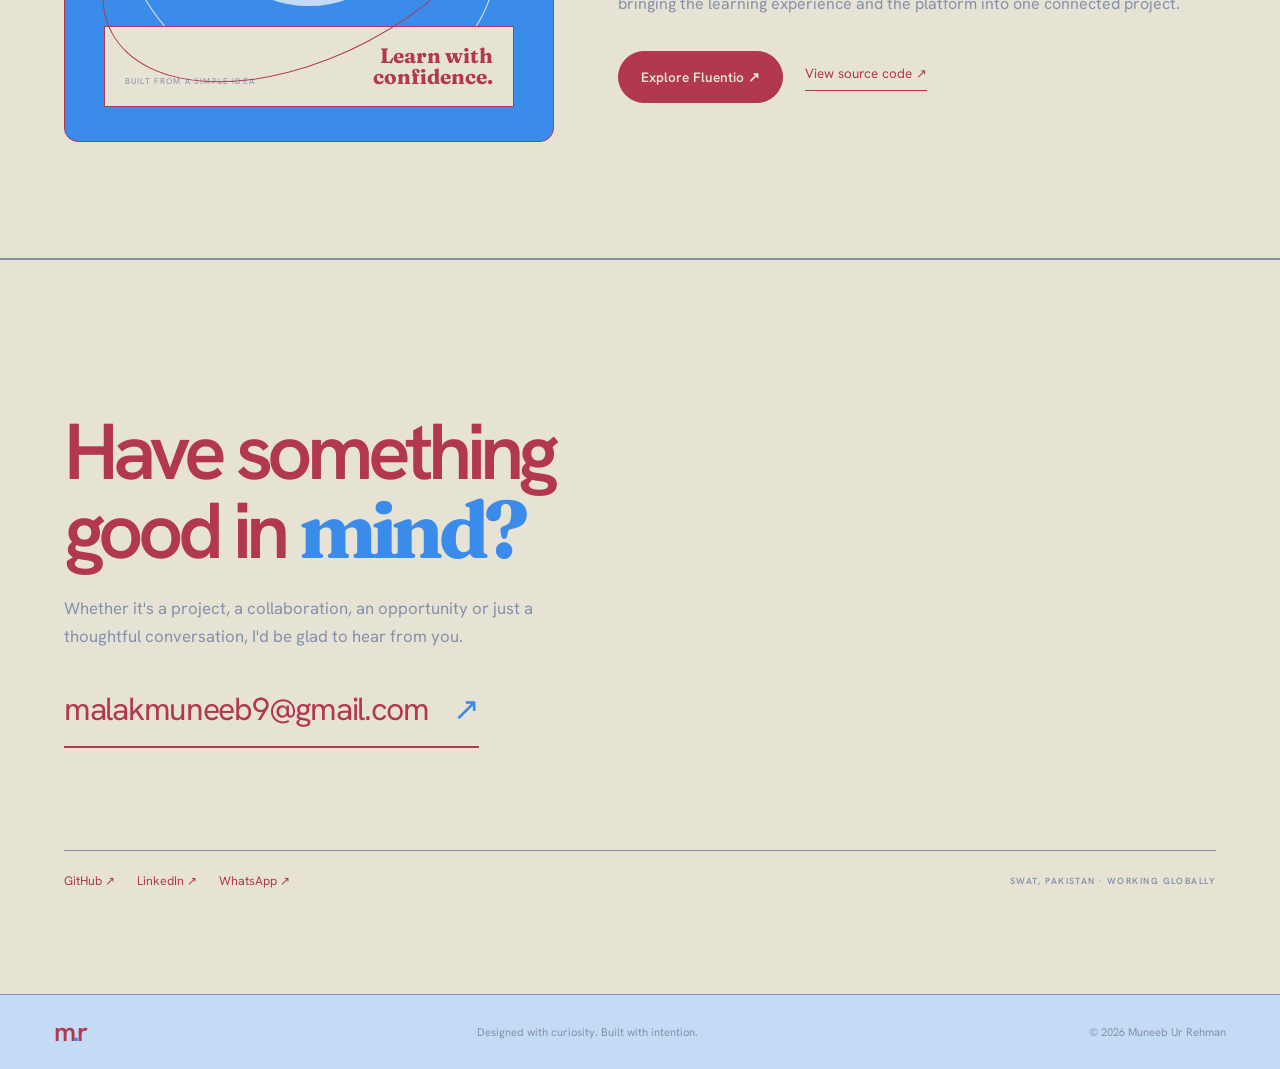
==== commit 01fbc7dd: "Bust stylesheet cache for mobile viewport fix" ====
--- a/index.html
+++ b/index.html
@@ -17,7 +17,7 @@
   <link rel="icon" href="favicon.svg" type="image/svg+xml">
   <link rel="preload" href="fonts/hanken-grotesk-latin-400-normal.woff2" as="font" type="font/woff2" crossorigin>
   <link rel="preload" href="fonts/hanken-grotesk-latin-600-normal.woff2" as="font" type="font/woff2" crossorigin>
-  <link rel="stylesheet" href="css/main.css?v=20261109-12">
+  <link rel="stylesheet" href="css/main.css?v=20261109-13">
   <script type="application/ld+json">{"@context":"https://schema.org","@type":"Person","name":"Muneeb Ur Rehman","url":"https://muneebinu.github.io/digital-me/","email":"mailto:malakmuneeb9@gmail.com","jobTitle":"Web Developer","knowsAbout":["Web development","Machine learning","Computer vision","German language teaching"],"founder":{"@type":"Organization","name":"Fluentio Academia","url":"https://muneebinu.github.io/Fluentio-Academia/"},"sameAs":["https://github.com/muneebinu","https://www.linkedin.com/in/muneeb-ur-rehman-043624352/"]}</script>
   <script defer src="js/main.js?v=20261109-2"></script>
 </head>
--- a/css/main.css
+++ b/css/main.css
@@ -349,3 +349,74 @@
 body {
   overflow-x: clip;
 }
+
+/* Mobile viewport containment: keep decorative hero artwork inside the
+   actual phone viewport instead of allowing the rotated orbit rings to
+   create a phantom strip/overflow at the right edge. */
+@media (max-width: 760px) {
+  html,
+  body,
+  main {
+    width: 100%;
+    max-width: 100%;
+    overflow-x: clip;
+  }
+
+  .section-shell {
+    width: 100%;
+    max-width: 100%;
+    margin-inline: 0;
+    padding-inline: var(--pad);
+  }
+
+  .hero {
+    width: 100%;
+    max-width: 100%;
+    overflow-x: clip;
+  }
+
+  .hero-visual {
+    width: 100%;
+    min-width: 0;
+    max-width: 34rem;
+    overflow: clip;
+    contain: paint;
+  }
+
+  .visual-orbit {
+    max-width: 100%;
+  }
+
+  .orbit-one {
+    width: 100%;
+    height: 64%;
+  }
+
+  .orbit-two {
+    width: 100%;
+    height: 78%;
+    transform: rotate(20deg);
+  }
+
+  .marquee {
+    width: 100%;
+    max-width: 100%;
+  }
+
+  .project-grid,
+  .project-card,
+  .project-visual {
+    min-width: 0;
+    max-width: 100%;
+  }
+}
+
+@media (max-width: 420px) {
+  .hero-visual {
+    min-height: 320px;
+  }
+
+  .visual-orbit {
+    border-width: 1px;
+  }
+}
